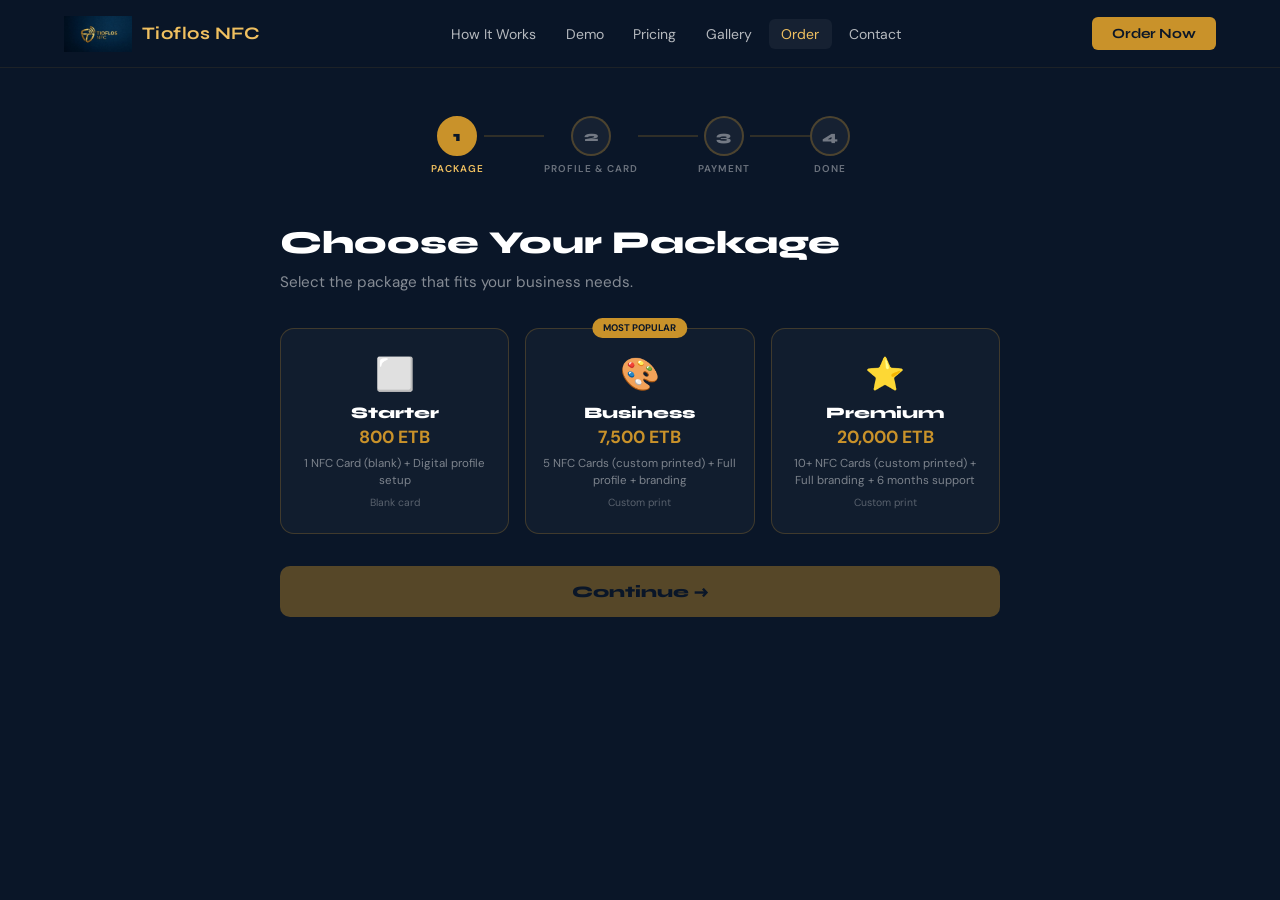
==== admin.html @ 40ebf294 "Update admin.html" ====
<!DOCTYPE html>
<html lang="en">
<head>
<meta charset="UTF-8">
<meta name="viewport" content="width=device-width, initial-scale=1.0">
<title>Order — Tioflos NFC</title>
<link href="https://fonts.googleapis.com/css2?family=Syne:wght@400;600;700;800&family=DM+Sans:wght@300;400;500&display=swap" rel="stylesheet">
<link rel="stylesheet" href="styles.css">
<style>
.order-page{background:var(--navy);min-height:100vh;padding-top:68px}
.order-container{max-width:1120px;margin:0 auto;padding:3rem 5%}
.progress-bar{display:flex;align-items:center;justify-content:center;margin-bottom:3rem;max-width:720px;margin-left:auto;margin-right:auto}
.progress-step{display:flex;flex-direction:column;align-items:center;gap:.4rem}
.progress-circle{width:40px;height:40px;border-radius:50%;display:flex;align-items:center;justify-content:center;font-family:Syne,sans-serif;font-weight:800;font-size:.9rem;border:2px solid rgba(201,146,42,.3);color:rgba(255,255,255,.4);background:rgba(255,255,255,.05);transition:all .3s}
.progress-circle.active{background:var(--gold);border-color:var(--gold);color:var(--navy)}
.progress-circle.done{background:var(--gold);border-color:var(--gold);color:var(--navy)}
.progress-label{font-size:.62rem;color:rgba(255,255,255,.4);font-weight:600;text-transform:uppercase;letter-spacing:1px}
.progress-label.active{color:var(--gold-light)}
.progress-line{width:60px;height:2px;background:rgba(201,146,42,.2);margin-bottom:1.2rem}
.progress-line.done{background:var(--gold)}
.step-panel{display:none}
.step-panel.active{display:block}
.step-title{font-size:clamp(1.5rem,4vw,2rem);font-weight:800;color:var(--white);margin-bottom:.5rem}
.step-sub{color:rgba(255,255,255,.5);font-size:.95rem;margin-bottom:2rem;line-height:1.7}

/* Step-specific width control */
#step1, #step3, #step4 { max-width:720px; margin:0 auto; }

/* Packages */
.pkg-grid{display:grid;grid-template-columns:repeat(3,1fr);gap:1rem;margin-bottom:2rem}
.pkg-card{border:1.5px solid rgba(201,146,42,.25);border-radius:14px;padding:1.5rem 1rem;cursor:pointer;transition:all .2s;text-align:center;position:relative;background:rgba(255,255,255,.03)}
.pkg-card:hover{border-color:rgba(201,146,42,.5)}
.pkg-card.selected{border-color:var(--gold);background:rgba(201,146,42,.1)}
.pkg-popular{position:absolute;top:-11px;left:50%;transform:translateX(-50%);background:var(--gold);color:var(--navy);font-size:.6rem;font-weight:700;padding:.2rem .7rem;border-radius:100px;text-transform:uppercase;white-space:nowrap}
.pkg-icon{font-size:2rem;margin-bottom:.5rem}
.pkg-name{font-family:Syne,sans-serif;font-weight:800;font-size:1rem;color:var(--white);margin-bottom:.25rem}
.pkg-price{font-size:1.1rem;font-weight:700;color:var(--gold);margin-bottom:.4rem}
.pkg-desc{font-size:.72rem;color:rgba(255,255,255,.45);line-height:1.5}
.pkg-tag{font-size:.65rem;color:rgba(255,255,255,.3);margin-top:.4rem}

/* Form Section Styling */
.form-sec{font-family:Syne,sans-serif;font-weight:700;font-size:.72rem;color:var(--gold-light);text-transform:uppercase;letter-spacing:2px;margin:2rem 0 1rem;padding-bottom:.5rem;border-bottom:1px solid rgba(201,146,42,.2)}
.o-label{display:block;font-size:.8rem;font-weight:600;color:rgba(255,255,255,.75);margin-bottom:.4rem}
.o-input{width:100%;padding:.75rem 1rem;border:1.5px solid rgba(201,146,42,.25);border-radius:8px;font-family:"DM Sans",sans-serif;font-size:.9rem;background:rgba(255,255,255,.06);color:var(--white);outline:none;transition:border-color .2s;margin-bottom:1.25rem}
.o-input::placeholder{color:rgba(255,255,255,0.25)}
.o-input:focus{border-color:var(--gold);box-shadow:0 0 0 3px rgba(201,146,42,.15)}
.o-input option{background:var(--navy)}
.o-row{display:grid;grid-template-columns:1fr 1fr;gap:1rem}
.phone-row{display:flex;gap:.5rem;align-items:center;margin-bottom:1.25rem}
.phone-row .o-input{margin-bottom:0;flex:1}
.remove-btn{background:rgba(239,68,68,.15);border:1px solid rgba(239,68,68,.3);border-radius:8px;color:#EF4444;font-size:.8rem;padding:.5rem .75rem;cursor:pointer;font-weight:700;white-space:nowrap}
.add-phone-btn{background:none;border:1px dashed rgba(201,146,42,.4);border-radius:8px;color:var(--gold-light);font-size:.78rem;font-weight:700;padding:.4rem .85rem;cursor:pointer;font-family:Syne,sans-serif;margin-bottom:1.25rem}

/* Photos Upload UI */
.photo-uploads{display:grid;grid-template-columns:1fr 1fr 1fr;gap:1rem;margin-bottom:1.25rem}
.photo-upload{border:2px dashed rgba(201,146,42,.3);border-radius:12px;padding:1rem .5rem;text-align:center;cursor:pointer;transition:all .2s;background:rgba(255,255,255,.03);position:relative}
.photo-upload:hover{border-color:var(--gold)}
.photo-upload input{position:absolute;inset:0;opacity:0;cursor:pointer;width:100%;height:100%}
.pu-icon{font-size:1.5rem;margin-bottom:.3rem}
.pu-label{font-size:.68rem;font-weight:600;color:rgba(255,255,255,.6)}
.pu-sub{font-size:.6rem;color:rgba(255,255,255,.3);margin-top:.2rem}
.photo-preview{width:100%;height:60px;object-fit:cover;border-radius:8px;display:none;margin-top:.5rem}
.photo-preview.circle{border-radius:50%;width:50px;height:50px;margin:.5rem auto 0}

/* Platforms Grid */
.plat-group-label{font-size:.68rem;color:rgba(255,255,255,.4);text-transform:uppercase;letter-spacing:1px;margin-bottom:.5rem}
.platform-grid{display:grid;grid-template-columns:1fr 1fr;gap:.6rem;margin-bottom:1rem}
.platform-row{display:flex;align-items:center;gap:.6rem;background:rgba(255,255,255,.06);border:1.5px solid rgba(201,146,42,.2);border-radius:8px;padding:.55rem .75rem;transition:border-color .2s}
.platform-row:focus-within{border-color:var(--gold)}
.platform-row .p-icon{font-size:1.1rem;flex-shrink:0}
.platform-row input{border:none;background:none;padding:0;margin:0;font-size:.82rem;color:var(--white);width:100%;outline:none}
.platform-row input::placeholder{color:rgba(255,255,255,.25)}

/* Designer Layout Grid */
.designer-grid { display:grid; grid-template-columns: 1.2fr 0.8fr; gap: 2.5rem; align-items: start; }
.designer-inputs { min-width: 0; }
.designer-preview-wrap {
  position: sticky; top: 90px;
  background: rgba(255, 255, 255, 0.02);
  border: 1px solid rgba(201, 146, 42, 0.15);
  border-radius: 20px; padding: 1.5rem;
  min-height: 520px; box-shadow: 0 10px 30px rgba(0,0,0,0.2);
}
.preview-tabs { display: flex; background: rgba(255, 255, 255, 0.05); padding: 4px; border-radius: 10px; margin-bottom: 1.5rem; }
.preview-tab-btn {
  flex: 1; background: transparent; border: none;
  color: rgba(255, 255, 255, 0.6); padding: 0.6rem;
  border-radius: 8px; font-family: 'Syne', sans-serif;
  font-weight: 700; font-size: 0.8rem; cursor: pointer; transition: all 0.2s;
}
.preview-tab-btn.active { background: var(--gold); color: var(--navy); }

/* Color Picker */
.color-options { display: flex; gap: 0.6rem; flex-wrap: wrap; margin-top: 0.5rem; }
.color-opt {
  width: 38px; height: 38px; border-radius: 50%; cursor: pointer;
  border: 3px solid transparent; transition: all 0.2s;
  box-shadow: 0 2px 8px rgba(0,0,0,0.3); position: relative;
}
.color-opt:hover { transform: scale(1.1); }
.color-opt.active { border-color: var(--white); box-shadow: 0 0 0 2px var(--gold); }
.custom-picker-btn { overflow: hidden; }

/* CSS NFC Card Mockup */
.preview-card {
  width: 100%; max-width: 290px; aspect-ratio: 1.586;
  border-radius: 16px; background: var(--navy-mid); padding: 1.25rem;
  position: relative; overflow: hidden; display: flex;
  flex-direction: column; justify-content: space-between;
  border: 1px solid rgba(255,255,255,0.08); transition: all 0.3s ease; margin: 0 auto;
  box-shadow: 0 12px 36px rgba(0,0,0,0.4), inset 0 1px 1px rgba(255,255,255,0.15);
}
.preview-card::before {
  content: ''; position: absolute; inset: 0;
  background: linear-gradient(135deg, rgba(255,255,255,0.1) 0%, transparent 60%, rgba(0,0,0,0.2) 100%);
  pointer-events: none;
}
.card-shine {
  position: absolute; top: -150%; left: -150%; width: 300%; height: 300%;
  background: radial-gradient(circle, rgba(255,255,255,0.06) 0%, transparent 50%);
  transform: rotate(30deg); pointer-events: none;
}
.card-nfc-chip {
  width: 38px; height: 28px;
  background: linear-gradient(135deg, #F0C060, #C9922A);
  border-radius: 5px; position: relative;
  box-shadow: inset 0 1px 0 rgba(255,255,255,0.2), 0 2px 4px rgba(0,0,0,0.2);
}
.card-nfc-chip::after {
  content: ''; position: absolute; inset: 3px;
  border: 1.2px solid rgba(0,0,0,0.12); border-radius: 2.5px;
}
.card-nfc-wave { font-size: 1.1rem; color: rgba(255,255,255,0.4); }
.card-logo-area { display: flex; align-items: center; gap: 12px; }
.card-logo-img {
  width: 44px; height: 44px; object-fit: contain;
  border-radius: 6px; background: rgba(255,255,255,0.15);
  padding: 3px; display: none;
}
.card-logo-placeholder {
  width: 44px; height: 44px; border-radius: 50%;
  background: linear-gradient(135deg, #C9922A, #F0C060);
  color: var(--navy); font-family: 'Syne', sans-serif; font-weight: 800;
  font-size: 1.3rem; display: flex; align-items: center; justify-content: center;
  flex-shrink: 0; box-shadow: 0 2px 6px rgba(0,0,0,0.2);
}
.card-name-text {
  font-family: 'Syne', sans-serif; font-size: 0.95rem; font-weight: 700;
  color: var(--white); letter-spacing: 0.5px;
  text-shadow: 0 1px 2px rgba(0,0,0,0.4); line-height: 1.2;
}
.card-tap-hint {
  font-size: 0.55rem; text-transform: uppercase; letter-spacing: 1.5px;
  color: rgba(255,255,255,0.4); font-weight: 600; margin-top: 2px;
}

/* Phone Screen Mockup */
.preview-phone {
  width: 230px; margin: 0 auto; background: #1A2744;
  border-radius: 28px; padding: 8px; border: 2px solid rgba(201,146,42,0.3);
  box-shadow: 0 8px 32px rgba(0,0,0,0.4);
}
.preview-screen { background: #F8F9FA; border-radius: 20px; overflow: hidden; min-height: 380px; color: var(--navy); }
.preview-phone-btn {
  display: flex; flex-direction: column; align-items: center; gap: 2px;
  padding: 0.4rem 0.2rem; background: var(--white); border-radius: 8px; border: 1px solid #E5E7EB;
}
.preview-phone-icon { font-size: 0.9rem; }
.preview-phone-label { font-size: 0.45rem; color: #6B7280; font-weight: 600; }

/* Payment & Done details */
.pay-grid{display:grid;grid-template-columns:1fr 1fr;gap:1rem;margin-bottom:1rem}
.pay-card{border:1.5px solid rgba(201,146,42,.25);border-radius:14px;padding:1.5rem;cursor:pointer;transition:all .2s;text-align:center;background:rgba(255,255,255,.03)}
.pay-card:hover{border-color:rgba(201,146,42,.5)}
.pay-card.selected{border-color:var(--gold);background:rgba(201,146,42,.1)}
.pay-icon{font-size:2rem;margin-bottom:.5rem}
.pay-name{font-family:Syne,sans-serif;font-weight:800;font-size:1rem;color:var(--white);margin-bottom:.25rem}
.pay-num{font-size:.82rem;color:var(--gold);font-weight:600}
.pay-details{display:none;background:rgba(201,146,42,.08);border:1px solid rgba(201,146,42,.3);border-radius:12px;padding:1.25rem;margin-bottom:1.25rem}
.pay-details.show{display:block}
.pay-details h4{font-size:.9rem;font-weight:700;color:var(--gold-light);margin-bottom:.75rem}
.pay-details p{font-size:.875rem;color:rgba(255,255,255,.7);line-height:1.75}
.acct{font-size:1.1rem;font-weight:700;color:var(--white);letter-spacing:1px}
.screenshot-upload{border:2px dashed rgba(201,146,42,.35);border-radius:12px;padding:2rem;text-align:center;cursor:pointer;transition:all .2s;margin-bottom:1.25rem;position:relative}
.screenshot-upload:hover{border-color:var(--gold)}
.screenshot-upload input{position:absolute;inset:0;opacity:0;cursor:pointer;width:100%;height:100%}
.su-icon{font-size:2rem;margin-bottom:.5rem}
.su-text{font-size:.875rem;color:rgba(255,255,255,.6)}
.su-text strong{color:var(--gold-light)}
#screenshot-preview{max-width:200px;border-radius:8px;border:1px solid rgba(201,146,42,.3);display:none;margin:1rem auto 0}
.price-summary{background:rgba(201,146,42,.08);border:1px solid rgba(201,146,42,.25);border-radius:12px;padding:1.25rem;margin-bottom:1.5rem;display:flex;justify-content:space-between;align-items:center}
.ps-label{font-size:.85rem;color:rgba(255,255,255,.6)}
.ps-pkg{font-family:Syne,sans-serif;font-weight:800;font-size:1rem;color:var(--white)}
.ps-price{font-family:Syne,sans-serif;font-weight:800;font-size:1.5rem;color:var(--gold)}

/* Button layouts */
.btn-row{display:flex;gap:1rem;margin-top:1.5rem}
.btn-next{flex:1;padding:1rem;background:var(--gold);color:var(--navy);border:none;border-radius:10px;font-family:Syne,sans-serif;font-weight:800;font-size:1rem;cursor:pointer;transition:background .2s}
.btn-next:hover{background:var(--gold-light)}
.btn-next:disabled{opacity:.4;cursor:not-allowed}
.btn-back{padding:1rem 1.5rem;background:transparent;color:rgba(255,255,255,.7);border:1.5px solid rgba(255,255,255,.2);border-radius:10px;font-family:Syne,sans-serif;font-weight:700;font-size:1rem;cursor:pointer;transition:all .2s}
.btn-back:hover{border-color:rgba(255,255,255,.5);color:var(--white)}

/* Success */
.success-screen{text-align:center;padding:2rem 0}
.success-icon{font-size:4rem;margin-bottom:1rem}
.success-screen h2{font-size:2rem;font-weight:800;color:var(--gold);margin-bottom:1rem}
.success-screen p{color:rgba(255,255,255,.6);line-height:1.8;margin-bottom:2rem;font-size:1rem}
.summary-box{background:rgba(255,255,255,.05);border:1px solid rgba(201,146,42,.2);border-radius:14px;padding:1.5rem;margin-bottom:2rem;text-align:left}
.summary-row{display:flex;justify-content:space-between;padding:.5rem 0;border-bottom:1px solid rgba(255,255,255,.06);font-size:.875rem}
.summary-row:last-child{border-bottom:none}
.sr-label{color:rgba(255,255,255,.45)}
.sr-val{color:var(--white);font-weight:600}

@media(max-width:900px){
  .designer-grid{grid-template-columns:1fr}
  .designer-preview-wrap{position:static;min-height:auto}
}
@media(max-width:600px){
  .pkg-grid{grid-template-columns:1fr}
  .pay-grid{grid-template-columns:1fr}
  .photo-uploads{grid-template-columns:1fr}
  .platform-grid{grid-template-columns:1fr}
  .o-row{grid-template-columns:1fr}
  .progress-line{width:30px}
}
</style>
</head>
<body>

<nav>
  <a class="nav-logo" href="index.html">
    <img src="logo.png" alt="Tioflos NFC" onerror="this.style.display='none'">
    <span>Tioflos NFC</span>
  </a>
  <ul class="nav-links">
    <li><a href="index.html#how">How It Works</a></li>
    <li><a href="index.html#demo">Demo</a></li>
    <li><a href="index.html#pricing">Pricing</a></li>
    <li><a href="index.html#gallery">Gallery</a></li>
    <li><a href="order.html" class="active">Order</a></li>
    <li><a href="index.html#contact">Contact</a></li>
  </ul>
  <a class="nav-cta" href="order.html">Order Now</a>
  <button class="nav-toggle" onclick="toggleMenu()" aria-label="Menu">
    <span></span><span></span><span></span>
  </button>
</nav>

<div class="mobile-menu" id="mobile-menu">
  <ul>
    <li><a href="index.html#how" onclick="toggleMenu()">How It Works</a></li>
    <li><a href="index.html#demo" onclick="toggleMenu()">Demo</a></li>
    <li><a href="index.html#pricing" onclick="toggleMenu()">Pricing</a></li>
    <li><a href="index.html#gallery" onclick="toggleMenu()">Gallery</a></li>
    <li><a href="order.html">Order</a></li>
    <li><a href="index.html#contact" onclick="toggleMenu()">Contact</a></li>
  </ul>
  <a class="mob-cta" href="order.html">Order Now</a>
</div>

<div class="order-page">
  <div class="order-container">

    <!-- PROGRESS BAR (4 steps) -->
    <div class="progress-bar">
      <div class="progress-step">
        <div class="progress-circle active" id="pc1">1</div>
        <div class="progress-label active" id="pl1">Package</div>
      </div>
      <div class="progress-line" id="line1"></div>
      <div class="progress-step">
        <div class="progress-circle" id="pc2">2</div>
        <div class="progress-label" id="pl2">Profile & Card</div>
      </div>
      <div class="progress-line" id="line2"></div>
      <div class="progress-step">
        <div class="progress-circle" id="pc3">3</div>
        <div class="progress-label" id="pl3">Payment</div>
      </div>
      <div class="progress-line" id="line3"></div>
      <div class="progress-step">
        <div class="progress-circle" id="pc4">4</div>
        <div class="progress-label" id="pl4">Done</div>
      </div>
    </div>

    <!-- STEP 1: PACKAGE -->
    <div class="step-panel active" id="step1">
      <h1 class="step-title">Choose Your Package</h1>
      <p class="step-sub">Select the package that fits your business needs.</p>
      <div class="pkg-grid">
        <div class="pkg-card" onclick="selectPkg(this,'Starter - 800 ETB')">
          <div class="pkg-icon">⬜</div>
          <div class="pkg-name">Starter</div>
          <div class="pkg-price">800 ETB</div>
          <div class="pkg-desc">1 NFC Card (blank) + Digital profile setup</div>
          <div class="pkg-tag">Blank card</div>
        </div>
        <div class="pkg-card" onclick="selectPkg(this,'Business - 7,500 ETB')">
          <div class="pkg-popular">Most Popular</div>
          <div class="pkg-icon">🎨</div>
          <div class="pkg-name">Business</div>
          <div class="pkg-price">7,500 ETB</div>
          <div class="pkg-desc">5 NFC Cards (custom printed) + Full profile + branding</div>
          <div class="pkg-tag">Custom print</div>
        </div>
        <div class="pkg-card" onclick="selectPkg(this,'Premium - 20,000 ETB')">
          <div class="pkg-icon">⭐</div>
          <div class="pkg-name">Premium</div>
          <div class="pkg-price">20,000 ETB</div>
          <div class="pkg-desc">10+ NFC Cards (custom printed) + Full branding + 6 months support</div>
          <div class="pkg-tag">Custom print</div>
        </div>
      </div>
      <div class="btn-row">
        <button class="btn-next" id="btn-next1" onclick="goStep(2)" disabled>Continue →</button>
      </div>
    </div>

    <!-- STEP 2: PROFILE + CARD DESIGNER -->
    <div class="step-panel" id="step2">
      <h1 class="step-title">Design Your Card & Profile</h1>
      <p class="step-sub">Fill in your business details and customize your NFC card design. Watch it build in real-time on the preview panel!</p>

      <div class="designer-grid">
        <!-- LEFT: INPUTS -->
        <div class="designer-inputs">
          
          <!-- Business Info -->
          <div class="form-sec">Business Information</div>
          <div class="o-row">
            <div>
              <label class="o-label">Business / Your Name *</label>
              <input class="o-input" type="text" id="o-biz" placeholder="e.g. Lante Hotel" oninput="updateDesignerPreview()">
            </div>
            <div>
              <label class="o-label">Business Type *</label>
              <select class="o-input" id="o-type" onchange="updateDesignerPreview()">
                <option value="">Select type...</option>
                <option>Hotel / Resort</option>
                <option>Restaurant / Cafe</option>
                <option>Shop / Supermarket</option>
                <option>Clinic / Pharmacy</option>
                <option>Salon / Spa</option>
                <option>School / College</option>
                <option>Freelancer</option>
                <option>Other</option>
              </select>
            </div>
          </div>
          <div class="o-row">
            <div>
              <label class="o-label">Tagline / Short Description</label>
              <input class="o-input" type="text" id="o-tagline" placeholder="e.g. Best views in Arba Minch" oninput="updateDesignerPreview()">
            </div>
            <div>
              <label class="o-label">Opening Hours</label>
              <input class="o-input" type="text" id="o-hours" placeholder="e.g. Mon–Sat 8am–9pm" oninput="updateDesignerPreview()">
            </div>
          </div>
          <label class="o-label">Phone Number *</label>
          <div class="phone-row">
            <input class="o-input" type="tel" id="o-phone" placeholder="+251..." oninput="updateDesignerPreview()">
          </div>
          <div id="extra-phones"></div>
          <button type="button" class="add-phone-btn" onclick="addPhone()">+ Add Another Phone</button>

          <!-- Design Physical Card -->
          <div class="form-sec">Design Your NFC Card</div>
          <div class="o-form-group">
            <label class="o-label">Select Card Background Color</label>
            <div class="color-options">
              <div class="color-opt active" style="background:#0A1628" onclick="setCardColor('#0A1628', this)" title="Deep Navy"></div>
              <div class="color-opt" style="background:#111827" onclick="setCardColor('#111827', this)" title="Matte Black"></div>
              <div class="color-opt" style="background:#1E3F20" onclick="setCardColor('#1E3F20', this)" title="Forest Green"></div>
              <div class="color-opt" style="background:#7F1D1D" onclick="setCardColor('#7F1D1D', this)" title="Crimson Red"></div>
              <div class="color-opt" style="background:#4C1D95" onclick="setCardColor('#4C1D95', this)" title="Royal Purple"></div>
              <div class="color-opt" style="background:#C9922A" onclick="setCardColor('#C9922A', this)" title="Classic Gold"></div>
              <div class="color-opt custom-picker-btn" style="background:linear-gradient(45deg, red, blue)" title="Custom Color">
                <input type="color" id="card-color-picker" style="opacity:0;position:absolute;width:100%;height:100%;cursor:pointer;" onchange="setCardColor(this.value, this.parentElement)">
              </div>
            </div>
          </div>
          <div class="o-row">
            <div>
              <label class="o-label">Name Printed on Card</label>
              <input class="o-input" type="text" id="o-card-text" placeholder="Defaults to Business Name" oninput="updateDesignerPreview()">
            </div>
            <div>
              <label class="o-label">Logo Display</label>
              <select class="o-input" id="o-card-logo-opt" onchange="updateDesignerPreview()">
                <option value="both">Show Logo & Name</option>
                <option value="logo">Show Logo Only</option>
                <option value="name">Show Name Only</option>
              </select>
            </div>
          </div>

          <!-- Photos -->
          <div class="form-sec">Photos & Assets</div>
          <div class="photo-uploads">
            <div class="photo-upload" onclick="document.getElementById('up-cover').click()">
              <input type="file" id="up-cover" accept="image/*" onchange="previewPhoto(this,'prev-cover',false)">
              <div class="pu-icon">🖼</div>
              <div class="pu-label">Cover Photo</div>
              <div class="pu-sub">Banner image</div>
              <img class="photo-preview" id="prev-cover">
            </div>
            <div class="photo-upload" onclick="document.getElementById('up-avatar').click()">
              <input type="file" id="up-avatar" accept="image/*" onchange="previewPhoto(this,'prev-avatar',true)">
              <div class="pu-icon">👤</div>
              <div class="pu-label">Profile Photo</div>
              <div class="pu-sub">Circular avatar</div>
              <img class="photo-preview circle" id="prev-avatar">
            </div>
            <div class="photo-upload" onclick="document.getElementById('up-logo').click()">
              <input type="file" id="up-logo" accept="image/*" onchange="previewPhoto(this,'prev-logo',false)">
              <div class="pu-icon">🏢</div>
              <div class="pu-label">Logo</div>
              <div class="pu-sub">Company logo</div>
              <img class="photo-preview" id="prev-logo">
            </div>
          </div>

          <!-- Links -->
          <div class="form-sec">Your Links & Social Media</div>
          <div class="plat-group-label">Messaging</div>
          <div class="platform-grid">
            <div class="platform-row"><span class="p-icon">💬</span><input type="text" id="o-whatsapp" placeholder="WhatsApp (+251...)" oninput="updateDesignerPreview()"></div>
            <div class="platform-row"><span class="p-icon">✈️</span><input type="text" id="o-telegram" placeholder="Telegram (@username)" oninput="updateDesignerPreview()"></div>
          </div>
          <div class="plat-group-label">Social Media</div>
          <div class="platform-grid">
            <div class="platform-row"><span class="p-icon">📘</span><input type="text" id="o-facebook" placeholder="Facebook URL" oninput="updateDesignerPreview()"></div>
            <div class="platform-row"><span class="p-icon">📸</span><input type="text" id="o-instagram" placeholder="Instagram (@username)" oninput="updateDesignerPreview()"></div>
            <div class="platform-row"><span class="p-icon">🎵</span><input type="text" id="o-tiktok" placeholder="TikTok (@username)" oninput="updateDesignerPreview()"></div>
            <div class="platform-row"><span class="p-icon">▶️</span><input type="text" id="o-youtube" placeholder="YouTube URL" oninput="updateDesignerPreview()"></div>
            <div class="platform-row"><span class="p-icon">🐦</span><input type="text" id="o-twitter" placeholder="Twitter/X (@username)" oninput="updateDesignerPreview()"></div>
            <div class="platform-row"><span class="p-icon">👻</span><input type="text" id="o-snapchat" placeholder="Snapchat (@username)" oninput="updateDesignerPreview()"></div>
            <div class="platform-row"><span class="p-icon">💼</span><input type="text" id="o-linkedin" placeholder="LinkedIn URL" oninput="updateDesignerPreview()"></div>
          </div>
          <div class="plat-group-label">Business & Discovery</div>
          <div class="platform-grid">
            <div class="platform-row"><span class="p-icon">📍</span><input type="text" id="o-maps" placeholder="Google Maps link" oninput="updateDesignerPreview()"></div>
            <div class="platform-row"><span class="p-icon">🌐</span><input type="text" id="o-website" placeholder="Website URL" oninput="updateDesignerPreview()"></div>
            <div class="platform-row"><span class="p-icon">⭐</span><input type="text" id="o-tripadvisor" placeholder="TripAdvisor link" oninput="updateDesignerPreview()"></div>
          </div>

          <!-- Notes -->
          <div class="form-sec">Additional Notes</div>
          <textarea class="o-input" id="o-notes" rows="3" placeholder="Special requests, logo colors, menu items, card design preferences..."></textarea>

          <div class="btn-row">
            <button class="btn-back" onclick="goStep(1)">Back</button>
            <button class="btn-next" onclick="goStep(3)">Continue →</button>
          </div>
        </div>

        <!-- RIGHT: PREVIEW -->
        <div class="designer-preview-wrap">
          <div class="preview-tabs">
            <button type="button" class="preview-tab-btn active" id="tab-btn-profile" onclick="switchPreviewTab('profile')">📱 Live Profile</button>
            <button type="button" class="preview-tab-btn" id="tab-btn-card" onclick="switchPreviewTab('card')">💳 Physical Card</button>
          </div>

          <!-- Digital Profile Preview (Phone) -->
          <div class="preview-phone-wrap" id="preview-panel-profile">
            <div class="preview-phone">
              <div class="preview-screen">
                <div class="preview-header-img-wrap" id="phone-preview-cover-wrap" style="height:90px; background:#e2e8f0; position:relative; overflow:hidden;">
                  <img id="phone-preview-cover" style="width:100%; height:100%; object-fit:cover; display:none;">
                </div>
                <div class="preview-header" id="phone-preview-header" style="background:#0A1628; padding: 1rem 0.75rem 0.5rem; text-align:center; position:relative; margin-top:-35px; transition: background-color 0.3s;">
                  <div class="preview-avatar-wrap" style="display:flex; justify-content:space-between; align-items:flex-end; padding:0 0.5rem; margin-bottom:0.5rem;">
                    <div class="preview-avatar" id="phone-preview-avatar" style="width:50px; height:50px; border-radius:50%; border:2px solid var(--white); background:var(--gold); display:flex; align-items:center; justify-content:center; font-family:'Syne',sans-serif; font-weight:800; font-size:1.1rem; color:var(--white); overflow:hidden;">
                      <span id="phone-preview-avatar-letter">T</span>
                      <img id="phone-preview-avatar-img" style="width:100%; height:100%; object-fit:cover; display:none;">
                    </div>
                    <div class="preview-logo-box" style="width:60px; height:40px; border-radius:6px; border:2px solid var(--white); background:var(--white); display:flex; align-items:center; justify-content:center; overflow:hidden;">
                      <span id="phone-preview-logo-text" style="font-size:0.5rem; color:var(--mid); font-weight:700;">LOGO</span>
                      <img id="phone-preview-logo-img" style="width:100%; height:100%; object-fit:contain; padding:2px; display:none;">
                    </div>
                  </div>
                  <div class="preview-name" id="phone-preview-name" style="font-family:'Syne',sans-serif; font-weight:700; font-size:0.9rem; color:var(--white); white-space:nowrap; overflow:hidden; text-overflow:ellipsis;">Your Business Name</div>
                  <div style="font-size:0.6rem; color:var(--gold-light); margin-top:2px;" id="phone-preview-type">Business Type</div>
                  <div class="preview-tagline" id="phone-preview-tagline" style="font-size:0.65rem; color:rgba(255,255,255,0.6); margin-top:4px; overflow:hidden; text-overflow:ellipsis; white-space:nowrap;">Your tagline here</div>
                </div>
                <div style="padding:0.75rem">
                  <div class="preview-btns" id="phone-preview-links" style="display:grid; grid-template-columns: repeat(4,1fr); gap:6px;">
                    <!-- Links populated dynamically by JS -->
                  </div>
                  <div style="margin-top:0.75rem;padding:0.4rem;background:#F3F4F6;border-radius:6px;font-size:0.6rem;color:#374151;font-weight:700;text-transform:uppercase;letter-spacing:1px">Business Info</div>
                  <div style="padding:0.4rem 0;font-size:0.65rem;color:#6B7280; border-bottom: 1px solid #f3f4f6;" id="phone-preview-info-hours">🕐 Open: Mon–Sat 8am–9pm</div>
                  <div style="padding:0.4rem 0;font-size:0.65rem;color:#6B7280;" id="phone-preview-info-location">📍 Arba Minch, Ethiopia</div>
                </div>
              </div>
            </div>
          </div>

          <!-- Physical Card Preview -->
          <div class="preview-card-wrap" id="preview-panel-card" style="display:none; padding:1.5rem 0;">
            <div class="card-container-3d">
              <div class="preview-card-inner" id="card-inner-mockup">
                
                <!-- Front Side -->
                <div class="preview-card-front">
                  <div class="preview-card" id="card-mockup" style="margin:0;">
                    <div class="card-shine"></div>
                    <div style="display:flex; justify-content:space-between; align-items:flex-start; width:100%;">
                      <div class="card-nfc-chip"></div>
                      <div class="card-nfc-wave" id="card-mockup-wave">📡</div>
                    </div>
                    
                    <div class="card-logo-area">
                      <div class="card-logo-placeholder" id="card-mockup-logo-placeholder">T</div>
                      <img class="card-logo-img" id="card-mockup-logo-img">
                      <div style="display:flex; flex-direction:column; min-width:0;">
                        <div class="card-name-text" id="card-mockup-name" style="white-space:nowrap; overflow:hidden; text-overflow:ellipsis;">Your Business</div>
                        <div class="card-tap-hint" id="card-mockup-hint">Tioflos NFC</div>
                      </div>
                    </div>
                  </div>
                </div>
                
                <!-- Back Side -->
                <div class="preview-card-back" id="card-back-mockup">
                  <div class="card-back-header">
                    <span class="card-back-brand">Tioflos NFC</span>
                    <span class="card-back-logo">📡</span>
                  </div>
                  <div class="card-back-content">
                    <div class="card-back-qr-box">
                      <img id="card-back-qr-img" src="https://api.qrserver.com/v1/create-qr-code/?size=150x150&data=https://tioflosnfc.github.io" alt="QR Profile">
                    </div>
                  </div>
                  <div class="card-back-footer">
                    <div class="card-back-instruction">Tap Card or Scan QR to Connect</div>
                    <div class="card-back-powered">Arba Minch, Ethiopia</div>
                  </div>
                </div>
                
              </div>
            </div>
            
            <div style="text-align:center; margin-top:1.5rem;">
              <button type="button" class="add-phone-btn" style="margin-bottom:0;" onclick="flipCard()">🔄 Flip Card</button>
            </div>
            <p style="text-align:center; font-size:0.7rem; color:rgba(255,255,255,0.4); margin-top:0.75rem;" id="card-preview-side-text">Front side design. Rounded corner card with premium matte coating.</p>
          </div>

        </div>
      </div>
    </div>

    <!-- STEP 3: PAYMENT -->
    <div class="step-panel" id="step3">
      <h1 class="step-title">Complete Payment</h1>
      <p class="step-sub">Pay for your order to confirm it. Upload your payment screenshot as proof.</p>

      <div class="price-summary" style="margin-bottom: 1.5rem;">
        <div>
          <div class="ps-label">Selected Package</div>
          <div class="ps-pkg" id="ps-pkg-name">-</div>
        </div>
        <div class="ps-price" id="ps-pkg-price">-</div>
      </div>

      <!-- CARD QUANTITY SELECTOR -->
      <div style="margin-bottom: 2rem;">
        <label class="o-label">Card Quantity & Pricing Calculator</label>
        <div style="display:flex; align-items:center; gap:1.5rem; background:rgba(255,255,255,0.05); padding:1rem; border-radius:12px; border:1px solid rgba(201,146,42,0.2);">
          <div style="flex:1;">
            <span style="font-size:0.72rem; color:rgba(255,255,255,0.5); display:block; text-transform:uppercase; letter-spacing:0.5px;">Number of Cards Needed</span>
            <span id="qty-desc-text" style="font-size:0.8rem; color:var(--gold-light); font-weight:600;">Includes 5 custom cards</span>
          </div>
          <div style="display:flex; align-items:center; gap:0.5rem;">
            <button type="button" class="remove-btn" style="padding:0.4rem 0.8rem; background:rgba(255,255,255,0.1); border-color:rgba(255,255,255,0.2); color:#fff; font-size:1rem;" onclick="adjustQty(-1)">-</button>
            <span id="qty-display" style="font-family:Syne,sans-serif; font-weight:800; font-size:1.4rem; width:40px; text-align:center;">5</span>
            <button type="button" class="remove-btn" style="padding:0.4rem 0.8rem; background:rgba(255,255,255,0.1); border-color:rgba(255,255,255,0.2); color:#fff; font-size:1rem;" onclick="adjustQty(1)">+</button>
          </div>
        </div>
        <div id="extra-cards-notice" style="font-size:0.75rem; color:rgba(255,255,255,0.4); margin-top:0.5rem; line-height:1.4;">
          Business package includes 5 cards. Extra custom-printed cards cost 2,000 ETB each.
        </div>
      </div>

      <label class="o-label">Choose Payment Method</label>
      <div class="pay-grid">
        <div class="pay-card" onclick="selectPay(this,'Telebirr')">
          <div class="pay-icon">📱</div>
          <div class="pay-name">Telebirr</div>
          <div class="pay-num">+251 906 368 383</div>
        </div>
        <div class="pay-card" onclick="selectPay(this,'CBE Birr')">
          <div class="pay-icon">🏦</div>
          <div class="pay-name">CBE Birr</div>
          <div class="pay-num">1000365753931</div>
        </div>
      </div>

      <div class="pay-details" id="pay-details-telebirr">
        <h4>Pay via Telebirr</h4>
        <p>Send payment to:<br><span class="acct">+251 906 368 383</span><br>Account name: <strong>TEWDROS ASSEFA</strong><br><br>After paying, upload your screenshot below.</p>
      </div>
      <div class="pay-details" id="pay-details-cbe">
        <h4>Pay via CBE Birr</h4>
        <p>Send payment to:<br><span class="acct">1000365753931</span><br>Account name: <strong>TEWDROS ASSEFA</strong><br><br>After paying, upload your screenshot below.</p>
      </div>

      <label class="o-label" style="margin-top:1rem;">Payment Screenshot</label>
      <div class="screenshot-upload">
        <input type="file" id="up-screenshot" accept="image/*" onchange="previewScreenshot(this)">
        <div class="su-icon">📷</div>
        <div class="su-text"><strong>Click to upload</strong> your payment screenshot</div>
        <img id="screenshot-preview">
      </div>

      <div class="btn-row">
        <button class="btn-back" onclick="goStep(2)">Back</button>
        <button class="btn-next" onclick="submitOrder()">Submit Order ✓</button>
      </div>
    </div>

    <!-- STEP 4: DONE -->
    <div class="step-panel" id="step4">
      <div class="success-screen">
        <div class="success-icon">🎉</div>
        <h2>Order Submitted!</h2>
        <p>Your order has been received. We will review your payment and contact you within 1–2 hours to confirm delivery.</p>
        <div class="summary-box" id="summary-box"></div>
        <a href="index.html" class="btn-next" style="display:block;text-decoration:none;text-align:center;">Back to Home</a>
      </div>
    </div>

  </div>
</div>

<script>
// ── TELEGRAM BOT CONFIGURATION ──
const TG_BOT_TOKEN = '8878906698:AAFWZnRoZFG4otQnJT_RSGU0b8LJO8MRtEY'; // Configurable TG token
const TG_CHAT_ID = '8681520921'; // Configurable chat/channel ID

// ── IMGBB AUTO-UPLOAD CONFIGURATION ──
const IMGBB_API_KEY = '6ab89973131ab4d72e6471ff8a38fe05'; // Automated free upload API key

function toggleMenu() {
  document.getElementById('mobile-menu').classList.toggle('open');
}

let selectedPkg = '', selectedPay = '', phoneCount = 1;
let photoData = { cover:'', avatar:'', logo:'', screenshot:'' };
let selectedCardColor = '#0A1628';
let isFlipped = false;

// Card quantity variables
let cardQty = 1;
let baseQty = 1;
let basePrice = 800;
let extraPrice = 500;

function goStep(n) {
  // Validate step 2 inputs
  if (n === 3) {
    var b = document.getElementById('o-biz').value.trim();
    var t = document.getElementById('o-type').value;
    var p = document.getElementById('o-phone').value.trim();
    if (!b || !t || !p) {
      alert('Please fill in Business Name, Type, and Phone Number.');
      return;
    }
  }
  
  // Set up package parameters for Step 3 calculator
  if (n === 3) {
    if (selectedPkg.startsWith('Starter')) {
      baseQty = 1;
      basePrice = 800;
      extraPrice = 500;
      document.getElementById('qty-desc-text').textContent = 'Includes 1 blank card';
      document.getElementById('extra-cards-notice').textContent = 'Starter package includes 1 card. Extra blank cards cost 500 ETB each.';
    } else if (selectedPkg.startsWith('Business')) {
      baseQty = 5;
      basePrice = 7500;
      extraPrice = 2000;
      document.getElementById('qty-desc-text').textContent = 'Includes 5 custom cards';
      document.getElementById('extra-cards-notice').textContent = 'Business package includes 5 cards. Extra custom-printed cards cost 2,000 ETB each.';
    } else if (selectedPkg.startsWith('Premium')) {
      baseQty = 10;
      basePrice = 20000;
      extraPrice = 4000;
      document.getElementById('qty-desc-text').textContent = 'Includes 10 custom cards';
      document.getElementById('extra-cards-notice').textContent = 'Premium package includes 10 cards. Extra custom-printed cards cost 4,000 ETB each.';
    }
    cardQty = baseQty;
    calculatePrice();
  }

  document.querySelectorAll('.step-panel').forEach(function(p){ p.classList.remove('active'); });
  document.getElementById('step' + n).classList.add('active');
  updateProgress(n);
  
  if (n === 2) {
    updateDesignerPreview();
  }
  
  window.scrollTo({ top: 0, behavior: 'smooth' });
}

function updateProgress(current) {
  for (var i = 1; i <= 4; i++) {
    var c = document.getElementById('pc' + i);
    var l = document.getElementById('pl' + i);
    var ln = document.getElementById('line' + i);
    c.classList.remove('active','done');
    l.classList.remove('active');
    if (i < current) {
      c.classList.add('done');
      c.innerHTML = '✓';
    } else if (i === current) {
      c.classList.add('active');
      c.innerHTML = i;
      l.classList.add('active');
    } else {
      c.innerHTML = i;
    }
    if (ln && i < current) ln.classList.add('done');
    else if (ln) ln.classList.remove('done');
  }
}

function selectPkg(el, val) {
  document.querySelectorAll('.pkg-card').forEach(function(c){ c.classList.remove('selected'); });
  el.classList.add('selected');
  selectedPkg = val;
  document.getElementById('btn-next1').disabled = false;
}

function selectPay(el, method) {
  document.querySelectorAll('.pay-card').forEach(function(c){ c.classList.remove('selected'); });
  el.classList.add('selected');
  selectedPay = method;
  document.getElementById('pay-details-telebirr').classList.remove('show');
  document.getElementById('pay-details-cbe').classList.remove('show');
  if (method === 'Telebirr') document.getElementById('pay-details-telebirr').classList.add('show');
  if (method === 'CBE Birr') document.getElementById('pay-details-cbe').classList.add('show');
}

function addPhone() {
  if (phoneCount >= 3) { alert('Maximum 3 phone numbers.'); return; }
  phoneCount++;
  var d = document.createElement('div');
  d.className = 'phone-row';
  d.innerHTML = '<input class="o-input" type="tel" placeholder="+251... (Phone ' + phoneCount + ')" oninput="updateDesignerPreview()"><button type="button" class="remove-btn" onclick="this.parentElement.remove();phoneCount--;updateDesignerPreview();">✕</button>';
  document.getElementById('extra-phones').appendChild(d);
}

// ── AUTOMATED IMGBB UPLOAD ──
function uploadToImgBB(file) {
  const formData = new FormData();
  formData.append('image', file);
  
  return fetch(`https://api.imgbb.com/1/upload?key=${IMGBB_API_KEY}`, {
    method: 'POST',
    body: formData
  })
  .then(res => {
    if (!res.ok) throw new Error('ImgBB Upload Error');
    return res.json();
  })
  .then(data => {
    if (data && data.data && data.data.url) {
      return data.data.url;
    }
    throw new Error('Invalid ImgBB Response');
  });
}

function previewPhoto(input, previewId, isCircle) {
  if (input.files && input.files[0]) {
    // Show visual loading spinner in upload box
    const parent = input.closest('.photo-upload');
    const icon = parent.querySelector('.pu-icon');
    const prevText = icon.textContent;
    icon.textContent = '⏳';
    
    uploadToImgBB(input.files[0])
    .then(url => {
      icon.textContent = prevText;
      
      // Update form preview
      var img = document.getElementById(previewId);
      img.src = url;
      img.style.display = 'block';
      
      var key = input.id === 'up-cover' ? 'cover' : input.id === 'up-avatar' ? 'avatar' : 'logo';
      photoData[key] = url;

      // Update interactive Mockups
      if (key === 'cover') {
        const coverImg = document.getElementById('phone-preview-cover');
        coverImg.src = url;
        coverImg.style.display = 'block';
      } else if (key === 'avatar') {
        const avatarImg = document.getElementById('phone-preview-avatar-img');
        avatarImg.src = url;
        avatarImg.style.display = 'block';
        document.getElementById('phone-preview-avatar-letter').style.display = 'none';
      } else if (key === 'logo') {
        // Phone preview
        const logoImg = document.getElementById('phone-preview-logo-img');
        logoImg.src = url;
        logoImg.style.display = 'block';
        document.getElementById('phone-preview-logo-text').style.display = 'none';

        // Card front mockup preview
        const cardLogoImg = document.getElementById('card-mockup-logo-img');
        cardLogoImg.src = url;
        cardLogoImg.style.display = 'block';
        document.getElementById('card-mockup-logo-placeholder').style.display = 'none';
      }
      updateDesignerPreview();
    })
    .catch(err => {
      console.error('ImgBB Upload Error:', err);
      icon.textContent = '❌';
      alert('Failed to host image. Please verify your internet connection and try again.');
    });
  }
}

// Payment screenshot stays 100% private in local base64
function previewScreenshot(input) {
  if (input.files && input.files[0]) {
    var reader = new FileReader();
    reader.onload = function(e) {
      var img = document.getElementById('screenshot-preview');
      img.src = e.target.result;
      img.style.display = 'block';
      photoData.screenshot = e.target.result;
    };
    reader.readAsDataURL(input.files[0]);
  }
}

// ── CARD FLIPPING LOGIC ──
function flipCard() {
  isFlipped = !isFlipped;
  const inner = document.getElementById('card-inner-mockup');
  const text = document.getElementById('card-preview-side-text');
  if (isFlipped) {
    inner.classList.add('flipped');
    text.textContent = 'Back side design. Dynamic profile QR code embedded.';
  } else {
    inner.classList.remove('flipped');
    text.textContent = 'Front side design. Rounded corner card with premium matte coating.';
  }
}

function setCardColor(color, el) {
  selectedCardColor = color;
  document.querySelectorAll('.color-opt').forEach(c => c.classList.remove('active'));
  el.classList.add('active');
  
  // Front background
  document.getElementById('card-mockup').style.backgroundColor = color;
  // Back background
  document.getElementById('card-back-mockup').style.backgroundColor = color;
  
  const isLight = isColorLight(color);
  const cardNameText = document.getElementById('card-mockup-name');
  const backMockup = document.getElementById('card-back-mockup');
  
  if (isLight) {
    cardNameText.style.color = '#0A1628';
    document.getElementById('card-mockup-wave').style.color = 'rgba(10,22,40,0.3)';
    document.getElementById('card-mockup-hint').style.color = 'rgba(10,22,40,0.4)';
    
    // Back mockup styling
    backMockup.style.color = '#0A1628';
    backMockup.querySelector('.card-back-brand').style.color = '#0A1628';
    backMockup.querySelector('.card-back-logo').style.color = 'rgba(10,22,40,0.4)';
    backMockup.querySelector('.card-back-instruction').style.color = 'rgba(10,22,40,0.6)';
    backMockup.querySelector('.card-back-powered').style.color = 'rgba(10,22,40,0.3)';
  } else {
    cardNameText.style.color = '#FFFFFF';
    document.getElementById('card-mockup-wave').style.color = 'rgba(255,255,255,0.3)';
    document.getElementById('card-mockup-hint').style.color = 'rgba(255,255,255,0.4)';
    
    // Back mockup styling
    backMockup.style.color = '#FFFFFF';
    backMockup.querySelector('.card-back-brand').style.color = 'var(--gold-light)';
    backMockup.querySelector('.card-back-logo').style.color = 'rgba(255,255,255,0.4)';
    backMockup.querySelector('.card-back-instruction').style.color = 'rgba(255,255,255,0.45)';
    backMockup.querySelector('.card-back-powered').style.color = 'rgba(255,255,255,0.25)';
  }

  const phoneHeader = document.getElementById('phone-preview-header');
  if (phoneHeader) {
    phoneHeader.style.backgroundColor = color;
  }
}

function isColorLight(hex) {
  if (hex.startsWith('#')) hex = hex.substring(1);
  if (hex.length === 3) hex = hex[0]+hex[0]+hex[1]+hex[1]+hex[2]+hex[2];
  const r = parseInt(hex.substring(0, 2), 16);
  const g = parseInt(hex.substring(2, 4), 16);
  const b = parseInt(hex.substring(4, 6), 16);
  const brightness = (r * 299 + g * 587 + b * 114) / 1000;
  return brightness > 180;
}

function switchPreviewTab(tab) {
  document.querySelectorAll('.preview-tab-btn').forEach(btn => btn.classList.remove('active'));
  document.getElementById('preview-panel-profile').style.display = 'none';
  document.getElementById('preview-panel-card').style.display = 'none';
  
  if (tab === 'profile') {
    document.getElementById('tab-btn-profile').classList.add('active');
    document.getElementById('preview-panel-profile').style.display = 'block';
  } else if (tab === 'card') {
    document.getElementById('tab-btn-card').classList.add('active');
    document.getElementById('preview-panel-card').style.display = 'block';
  }
}

// ── PRICE CALCULATOR ENGINE ──
function adjustQty(diff) {
  const newQty = cardQty + diff;
  if (newQty < baseQty) {
    alert(`Minimum card count for this package is ${baseQty} card(s).`);
    return;
  }
  cardQty = newQty;
  calculatePrice();
}

function calculatePrice() {
  let total = basePrice;
  if (cardQty > baseQty) {
    total += (cardQty - baseQty) * extraPrice;
  }
  document.getElementById('qty-display').textContent = cardQty;
  
  const formattedTotal = total.toLocaleString() + ' ETB';
  document.getElementById('ps-pkg-price').textContent = formattedTotal;
  
  // Re-render payment helper details with calculated pricing
  document.getElementById('pay-details-telebirr').innerHTML = `
    <h4>Pay via Telebirr</h4>
    <p>Send payment to:<br><span class="acct">+251 906 368 383</span><br>Account name: <strong>TEWDROS ASSEFA</strong><br><br>Please pay exactly <strong style="color:var(--gold-light); font-size:1.1rem;">${formattedTotal}</strong> via Telebirr, then upload your screenshot below.</p>
  `;
  document.getElementById('pay-details-cbe').innerHTML = `
    <h4>Pay via CBE Birr</h4>
    <p>Send payment to:<br><span class="acct">1000365753931</span><br>Account name: <strong>TEWDROS ASSEFA</strong><br><br>Please pay exactly <strong style="color:var(--gold-light); font-size:1.1rem;">${formattedTotal}</strong> via CBE Birr, then upload your screenshot below.</p>
  `;
}

function updateDesignerPreview() {
  const bizName = document.getElementById('o-biz').value.trim() || 'Your Business Name';
  const bizType = document.getElementById('o-type').value || 'Business Type';
  const tagline = document.getElementById('o-tagline').value.trim() || 'Your tagline here';
  const hours = document.getElementById('o-hours').value.trim() || 'Mon–Sat 8am–9pm';
  const customCardText = document.getElementById('o-card-text').value.trim();
  const cardText = customCardText || bizName;
  const logoOpt = document.getElementById('o-card-logo-opt').value;

  document.getElementById('phone-preview-name').textContent = bizName;
  document.getElementById('phone-preview-type').textContent = bizType;
  document.getElementById('phone-preview-tagline').textContent = tagline;
  document.getElementById('phone-preview-info-hours').textContent = '🕐 Open: ' + hours;

  if (!photoData.avatar) {
    document.getElementById('phone-preview-avatar-letter').textContent = bizName[0] ? bizName[0].toUpperCase() : 'T';
    document.getElementById('phone-preview-avatar-letter').style.display = 'block';
    document.getElementById('phone-preview-avatar-img').style.display = 'none';
  } else {
    document.getElementById('phone-preview-avatar-letter').style.display = 'none';
    document.getElementById('phone-preview-avatar-img').style.display = 'block';
  }

  if (!photoData.logo) {
    document.getElementById('phone-preview-logo-text').style.display = 'block';
    document.getElementById('phone-preview-logo-img').style.display = 'none';
  } else {
    document.getElementById('phone-preview-logo-text').style.display = 'none';
    document.getElementById('phone-preview-logo-img').style.display = 'block';
  }

  document.getElementById('card-mockup-name').textContent = cardText;
  document.getElementById('card-mockup-logo-placeholder').textContent = bizName[0] ? bizName[0].toUpperCase() : 'T';

  const cardLogoPlaceholder = document.getElementById('card-mockup-logo-placeholder');
  const cardLogoImg = document.getElementById('card-mockup-logo-img');
  
  if (logoOpt === 'name') {
    cardLogoPlaceholder.style.display = 'none';
    cardLogoImg.style.display = 'none';
    document.getElementById('card-mockup-name').style.display = 'block';
  } else if (logoOpt === 'logo') {
    cardLogoPlaceholder.style.display = photoData.logo ? 'none' : 'flex';
    cardLogoImg.style.display = photoData.logo ? 'block' : 'none';
    document.getElementById('card-mockup-name').style.display = 'none';
  } else {
    cardLogoPlaceholder.style.display = photoData.logo ? 'none' : 'flex';
    cardLogoImg.style.display = photoData.logo ? 'block' : 'none';
    document.getElementById('card-mockup-name').style.display = 'block';
  }

  // Update dynamic QR preview source on the back card mockup
  const baseProfileUrl = window.location.origin + window.location.pathname.replace('order.html', '');
  const testParams = new URLSearchParams({ name: bizName, type: bizType, tagline: tagline });
  document.getElementById('card-back-qr-img').src = `https://api.qrserver.com/v1/create-qr-code/?size=150x150&data=${encodeURIComponent(baseProfileUrl + 'profile.html?' + testParams.toString())}`;

  const linksContainer = document.getElementById('phone-preview-links');
  linksContainer.innerHTML = '';

  const platforms = [
    { id: 'o-whatsapp', name: 'WhatsApp', icon: '💬' },
    { id: 'o-telegram', name: 'Telegram', icon: '✈️' },
    { id: 'o-facebook', name: 'Facebook', icon: '📘' },
    { id: 'o-instagram', name: 'Instagram', icon: '📸' },
    { id: 'o-tiktok', name: 'TikTok', icon: '🎵' },
    { id: 'o-youtube', name: 'YouTube', icon: '▶️' },
    { id: 'o-twitter', name: 'Twitter/X', icon: '🐦' },
    { id: 'o-snapchat', name: 'Snapchat', icon: '👻' },
    { id: 'o-linkedin', name: 'LinkedIn', icon: '💼' },
    { id: 'o-maps', name: 'Maps', icon: '📍' },
    { id: 'o-website', name: 'Website', icon: '🌐' },
    { id: 'o-tripadvisor', name: 'TripAdvisor', icon: '⭐' }
  ];

  platforms.forEach(p => {
    const val = document.getElementById(p.id).value.trim();
    if (val) {
      const btn = document.createElement('div');
      btn.className = 'preview-phone-btn';
      btn.innerHTML = `<span class="preview-phone-icon">${p.icon}</span><span class="preview-phone-label">${p.name}</span>`;
      linksContainer.appendChild(btn);
    }
  });

  if (linksContainer.children.length === 0) {
    linksContainer.innerHTML = '<div style="grid-column: span 4; font-size: 0.55rem; color: #9CA3AF; text-align: center; padding: 0.5rem 0;">(Your social links will appear here)</div>';
  }
}

// ── 300 DPI HIGH-RES CR80 RENDERER ──
function drawCardToCanvas(side, order, logoImgElement, qrImgElement) {
  const canvas = document.createElement('canvas');
  canvas.width = 1013;
  canvas.height = 638;
  const ctx = canvas.getContext('2d');
  
  ctx.fillStyle = order.cardColor || '#0A1628';
  ctx.fillRect(0, 0, canvas.width, canvas.height);
  
  const radialShine = ctx.createRadialGradient(
    canvas.width * 0.8, canvas.height * 0.2, 0,
    canvas.width * 0.8, canvas.height * 0.2, canvas.width
  );
  radialShine.addColorStop(0, 'rgba(255, 255, 255, 0.08)');
  radialShine.addColorStop(0.5, 'transparent');
  ctx.fillStyle = radialShine;
  ctx.fillRect(0, 0, canvas.width, canvas.height);

  const isLight = isColorLight(order.cardColor || '#0A1628');
  const textColor = isLight ? '#0A1628' : '#FFFFFF';
  const subColor = isLight ? 'rgba(10,22,40,0.5)' : 'rgba(255,255,255,0.4)';
  const goldColor = '#C9922A';

  if (side === 'front') {
    // 1. Draw Gold Chip
    const chipGrad = ctx.createLinearGradient(80, 80, 210, 175);
    chipGrad.addColorStop(0, '#F0C060');
    chipGrad.addColorStop(1, '#C9922A');
    ctx.fillStyle = chipGrad;
    
    // Draw round rectangle chip
    ctx.beginPath();
    ctx.roundRect ? ctx.roundRect(80, 80, 130, 95, 12) : drawRoundRectPoly(ctx, 80, 80, 130, 95, 12);
    ctx.fill();
    
    ctx.strokeStyle = 'rgba(0,0,0,0.18)';
    ctx.lineWidth = 4;
    ctx.strokeRect(92, 92, 106, 71);
    ctx.beginPath();
    ctx.moveTo(145, 80); ctx.lineTo(145, 175);
    ctx.moveTo(80, 127); ctx.lineTo(210, 127);
    ctx.stroke();

    // 2. Draw Antenna Signal Waves
    ctx.fillStyle = textColor;
    ctx.font = '80px sans-serif';
    ctx.textAlign = 'right';
    ctx.textBaseline = 'top';
    ctx.fillText('📡', canvas.width - 80, 80);

    // 3. Draw Logo & Name text
    const showLogo = order.cardLogoOpt === 'both' || order.cardLogoOpt === 'logo';
    const showName = order.cardLogoOpt === 'both' || order.cardLogoOpt === 'name';

    if (showLogo) {
      if (logoImgElement && logoImgElement.complete && logoImgElement.naturalWidth > 0) {
        ctx.save();
        ctx.beginPath();
        ctx.arc(160, canvas.height - 150, 70, 0, Math.PI * 2);
        ctx.closePath();
        ctx.clip();
        ctx.drawImage(logoImgElement, 90, canvas.height - 220, 140, 140);
        ctx.restore();
      } else {
        ctx.beginPath();
        ctx.arc(160, canvas.height - 150, 70, 0, Math.PI * 2);
        const logoGrad = ctx.createLinearGradient(90, canvas.height - 220, 230, canvas.height - 80);
        logoGrad.addColorStop(0, '#C9922A');
        logoGrad.addColorStop(1, '#F0C060');
        ctx.fillStyle = logoGrad;
        ctx.fill();
        
        ctx.fillStyle = '#0A1628';
        ctx.font = '800 65px Syne, sans-serif';
        ctx.textAlign = 'center';
        ctx.textBaseline = 'middle';
        ctx.fillText((order.cardText || order.biz || 'T')[0].toUpperCase(), 160, canvas.height - 150);
      }
    }

    if (showName) {
      ctx.fillStyle = textColor;
      ctx.textAlign = 'left';
      ctx.textBaseline = 'middle';
      ctx.font = '800 44px Syne, sans-serif';
      
      const textX = showLogo ? 260 : 80;
      ctx.fillText(order.cardText || order.biz, textX, canvas.height - 170);
      
      ctx.fillStyle = subColor;
      ctx.font = '600 22px Syne, sans-serif';
      ctx.fillText('TAP TO CONNECT', textX, canvas.height - 120);
    }

  } else if (side === 'back') {
    // 1. Draw header brand name
    ctx.fillStyle = goldColor;
    ctx.textAlign = 'center';
    ctx.textBaseline = 'top';
    ctx.font = '800 32px Syne, sans-serif';
    ctx.fillText('TIOFLOS NFC', canvas.width / 2, 70);

    ctx.fillStyle = textColor;
    ctx.font = '36px sans-serif';
    ctx.fillText('📡', canvas.width / 2, 115);

    // 2. Draw Dynamic QR Box
    ctx.fillStyle = '#FFFFFF';
    ctx.beginPath();
    ctx.roundRect ? ctx.roundRect(canvas.width / 2 - 120, canvas.height / 2 - 120, 240, 240, 16) : drawRoundRectPoly(ctx, canvas.width / 2 - 120, canvas.height / 2 - 120, 240, 240, 16);
    ctx.fill();

    // Draw the QR code image
    if (qrImgElement && qrImgElement.complete && qrImgElement.naturalWidth > 0) {
      ctx.drawImage(qrImgElement, canvas.width / 2 - 100, canvas.height / 2 - 100, 200, 200);
    }

    // 3. Draw instructions footer
    ctx.fillStyle = textColor;
    ctx.textAlign = 'center';
    ctx.textBaseline = 'bottom';
    ctx.font = '800 24px Syne, sans-serif';
    ctx.fillText('TAP CARD OR SCAN QR TO CONNECT', canvas.width / 2, canvas.height - 100);

    ctx.fillStyle = subColor;
    ctx.font = '600 20px Syne, sans-serif';
    ctx.fillText('Arba Minch, Ethiopia', canvas.width / 2, canvas.height - 65);
  }

  return canvas.toDataURL('image/png');
}

function drawRoundRectPoly(ctx, x, y, width, height, radius) {
  ctx.moveTo(x + radius, y);
  ctx.lineTo(x + width - radius, y);
  ctx.quadraticCurveTo(x + width, y, x + width, y + radius);
  ctx.lineTo(x + width, y + height - radius);
  ctx.quadraticCurveTo(x + width, y + height, x + width - radius, y + height);
  ctx.lineTo(x + radius, y + height);
  ctx.quadraticCurveTo(x, y + height, x, y + height - radius);
  ctx.lineTo(x, y + radius);
  ctx.quadraticCurveTo(x, y, x + radius, y);
}

// ── SECURE TELEGRAM SENDER ──
function sendOrderToTelegram(order) {
  const url = `https://api.telegram.org/bot${TG_BOT_TOKEN}/sendPhoto`;
  
  // Convert screenshot local Base64 string to Blob for TG photo upload
  const blob = base64ToBlob(order.screenshotPhoto);
  
  // Build safe URL import payload containing full order data
  const payload = btoa(unescape(encodeURIComponent(JSON.stringify(order))));
  const importLink = `${window.location.origin}${window.location.pathname.replace('order.html', 'admin.html')}?import=${payload}`;

  const caption = `
🎉 New Tioflos NFC Order!

🆔 Order ID: ${order.id}
📅 Date: ${order.date}
🏢 Business: ${order.biz} (${order.type})
📦 Package: ${order.pkg}
💳 Quantity: ${order.cardQty} card(s)
💰 Total Price: ${order.totalPrice}
💵 Payment: ${order.pay}
📞 Phone: ${order.phone}
🎨 Card Color: ${order.cardColor}
🏷️ Card Label: "${order.cardText}"

📝 Notes: ${order.notes || 'None'}

📥 Click link below to import this order into your Admin Dashboard:
${importLink}
  `;

  const formData = new FormData();
  formData.append('chat_id', TG_CHAT_ID);
  formData.append('photo', blob, 'screenshot.jpg');
  formData.append('caption', caption);

  fetch(url, {
    method: 'POST',
    body: formData
  })
  .then(res => res.json())
  .then(data => {
    console.log('Telegram Bot send success:', data);
  })
  .catch(err => {
    console.error('Telegram Bot send error:', err);
  });
}

function base64ToBlob(base64Data) {
  const sliceSize = 512;
  const byteCharacters = atob(base64Data.split(',')[1]);
  const byteArrays = [];
  for (let offset = 0; offset < byteCharacters.length; offset += sliceSize) {
    const slice = byteCharacters.slice(offset, offset + sliceSize);
    const byteNumbers = new Array(slice.length);
    for (let i = 0; i < slice.length; i++) {
      byteNumbers[i] = slice.charCodeAt(i);
    }
    const byteArray = new Uint8Array(byteNumbers);
    byteArrays.push(byteArray);
  }
  return new Blob(byteArrays, { type: 'image/jpeg' });
}

function submitOrder() {
  if (!selectedPay) { alert('Please select a payment method.'); return; }
  if (!photoData.screenshot) { alert('Please upload your payment screenshot.'); return; }

  var biz     = document.getElementById('o-biz').value.trim();
  var type    = document.getElementById('o-type').value;
  var tagline = document.getElementById('o-tagline').value.trim();
  var hours   = document.getElementById('o-hours').value.trim();
  var phone   = document.getElementById('o-phone').value.trim();
  var notes   = document.getElementById('o-notes').value.trim();
  var extras  = document.querySelectorAll('#extra-phones input');
  var phone2  = extras[0] ? extras[0].value.trim() : '';
  var phone3  = extras[1] ? extras[1].value.trim() : '';

  var customCardText = document.getElementById('o-card-text').value.trim();
  var printedName = customCardText || biz;
  var cardLogoOpt = document.getElementById('o-card-logo-opt').value;

  var order = {
    id: 'ORD-' + Date.now(),
    date: new Date().toLocaleString(),
    biz: biz,
    type: type,
    pkg: selectedPkg,
    pay: selectedPay,
    phone: phone,
    phone2: phone2,
    phone3: phone3,
    tagline: tagline,
    hours: hours,
    notes: notes,
    address: '',
    cardQty: cardQty,
    totalPrice: document.getElementById('ps-pkg-price').textContent,
    platforms: {
      whatsapp:    document.getElementById('o-whatsapp').value.trim(),
      telegram:    document.getElementById('o-telegram').value.trim(),
      facebook:    document.getElementById('o-facebook').value.trim(),
      instagram:   document.getElementById('o-instagram').value.trim(),
      tiktok:      document.getElementById('o-tiktok').value.trim(),
      youtube:     document.getElementById('o-youtube').value.trim(),
      twitter:     document.getElementById('o-twitter').value.trim(),
      snapchat:    document.getElementById('o-snapchat').value.trim(),
      linkedin:    document.getElementById('o-linkedin').value.trim(),
      maps:        document.getElementById('o-maps').value.trim(),
      website:     document.getElementById('o-website').value.trim(),
      tripadvisor: document.getElementById('o-tripadvisor').value.trim()
    },
    coverPhoto:      photoData.cover,
    avatarPhoto:     photoData.avatar,
    logoPhoto:       photoData.logo,
    screenshotPhoto: photoData.screenshot,
    cardColor:       selectedCardColor,
    cardText:        printedName,
    cardLogoOpt:     cardLogoOpt,
    status: 'Pending',
    paid: false,
    profileLink: '',
    printFrontFile: '',
    printBackFile: ''
  };

  // Generate Profile link URL parameter string
  var profileParams = new URLSearchParams();
  profileParams.set('name', biz);
  if (type)    profileParams.set('type', type);
  if (tagline) profileParams.set('tagline', tagline);
  if (phone)   profileParams.set('phone', phone);
  if (phone2)  profileParams.set('phone2', phone2);
  if (phone3)  profileParams.set('phone3', phone3);
  if (hours)   profileParams.set('hours', hours);
  profileParams.set('color', selectedCardColor || '#0A1628');
  
  if (photoData.cover) profileParams.set('cover', photoData.cover);
  if (photoData.avatar) profileParams.set('avatar', photoData.avatar);
  if (photoData.logo) profileParams.set('logo', photoData.logo);

  var plats = order.platforms;
  if (plats.whatsapp)    profileParams.set('whatsapp', plats.whatsapp);
  if (plats.telegram)    profileParams.set('telegram', plats.telegram);
  if (plats.facebook)    profileParams.set('facebook', plats.facebook);
  if (plats.instagram)   profileParams.set('instagram', plats.instagram);
  if (plats.tiktok)      profileParams.set('tiktok', plats.tiktok);
  if (plats.youtube)     profileParams.set('youtube', plats.youtube);
  if (plats.twitter)     profileParams.set('twitter', plats.twitter);
  if (plats.snapchat)    profileParams.set('snapchat', plats.snapchat);
  if (plats.linkedin)    profileParams.set('linkedin', plats.linkedin);
  if (plats.maps)        profileParams.set('maps', plats.maps);
  if (plats.website)     profileParams.set('website', plats.website);
  if (plats.tripadvisor) profileParams.set('tripadvisor', plats.tripadvisor);
  // Build the full profile URL
  var baseUrl = window.location.origin + window.location.pathname.replace('order.html', '');
  order.profileLink = baseUrl + 'profile.html?' + profileParams.toString();

  var orders = JSON.parse(localStorage.getItem('tioflos_orders') || '[]');
  orders.unshift(order);
  localStorage.setItem('tioflos_orders', JSON.stringify(orders));

  // Send order to Google Sheets (no Telegram needed)
  var SHEETS_URL = 'https://script.google.com/macros/s/AKfycbx6kw_DGAJtWiA7JNwlns7PZR6WhzZSUTpIAU0GdRhbFcHNAgWLjbrcip4vkC4aZaaeMA/exec';
  fetch(SHEETS_URL, {
    method: 'POST',
    mode: 'no-cors',
    headers: { 'Content-Type': 'application/json' },
    body: JSON.stringify(order)
  }).catch(function(err) {
    console.error('Google Sheets submission error:', err);
  });

  document.getElementById('summary-box').innerHTML =
    '<div class="summary-row"><span class="sr-label">Order ID</span><span class="sr-val">' + order.id + '</span></div>' +
    '<div class="summary-row"><span class="sr-label">Business</span><span class="sr-val">' + biz + '</span></div>' +
    '<div class="summary-row"><span class="sr-label">Package</span><span class="sr-val">' + selectedPkg + '</span></div>' +
    '<div class="summary-row"><span class="sr-label">Payment</span><span class="sr-val">' + selectedPay + '</span></div>';

  goStep(4);
}

// Auto-fill package from URL query string if provided
window.onload = function() {
  const params = new URLSearchParams(window.location.search);
  const pkg = params.get('pkg');
  if (pkg) {
    let pkgCard = null;
    let pkgNameVal = '';
    if (pkg === 'starter') {
      pkgCard = document.querySelector('.pkg-card:nth-child(1)');
      pkgNameVal = 'Starter - 800 ETB';
    } else if (pkg === 'business') {
      pkgCard = document.querySelector('.pkg-card:nth-child(2)');
      pkgNameVal = 'Business - 7,500 ETB';
    } else if (pkg === 'premium') {
      pkgCard = document.querySelector('.pkg-card:nth-child(3)');
      pkgNameVal = 'Premium - 20,000 ETB';
    }
    if (pkgCard) {
      selectPkg(pkgCard, pkgNameVal);
    }
  }
};
</script>
</body>
</html>
---- styles.css ----
/* ============================================
   TIOFLOS NFC — Shared Stylesheet
   ============================================ */

:root {
  --navy: #0A1628;
  --navy-mid: #1A2744;
  --gold: #C9922A;
  --gold-light: #F0C060;
  --gold-pale: #FDF3DC;
  --white: #FFFFFF;
  --off-white: #F9F7F3;
  --mid: #6B7280;
  --border: rgba(201,146,42,0.2);
  --shadow: 0 4px 24px rgba(10,22,40,0.08);
  --radius: 14px;
}

* { margin: 0; padding: 0; box-sizing: border-box; }
html { scroll-behavior: smooth; }
body {
  font-family: 'DM Sans', sans-serif;
  background: var(--white);
  color: var(--navy);
  overflow-x: hidden;
}
h1,h2,h3,h4 { font-family: 'Syne', sans-serif; }
a { text-decoration: none; }
img { max-width: 100%; }

/* ── NAV ── */
nav {
  position: fixed; top: 0; left: 0; right: 0; z-index: 200;
  background: rgba(10,22,40,0.97);
  backdrop-filter: blur(16px);
  -webkit-backdrop-filter: blur(16px);
  padding: 0 5%;
  display: flex; align-items: center; justify-content: space-between;
  height: 68px;
  border-bottom: 1px solid rgba(201,146,42,0.1);
}
.nav-logo { display: flex; align-items: center; gap: 10px; text-decoration: none; }
.nav-logo img { height: 36px; }
.nav-logo span {
  font-family: 'Syne', sans-serif; font-weight: 700;
  font-size: 1.1rem; color: var(--gold-light); letter-spacing: 0.5px;
}
.nav-links { display: flex; gap: 0.25rem; list-style: none; align-items: center; }
.nav-links a {
  color: rgba(255,255,255,0.7); font-size: 0.875rem;
  padding: 0.4rem 0.8rem; border-radius: 6px;
  transition: color 0.2s, background 0.2s;
}
.nav-links a:hover, .nav-links a.active { color: var(--gold-light); background: rgba(255,255,255,0.05); }
.nav-cta {
  background: var(--gold); color: var(--navy);
  padding: 0.5rem 1.25rem; border-radius: 6px;
  font-family: 'Syne', sans-serif; font-weight: 700; font-size: 0.875rem;
  transition: background 0.2s, transform 0.2s;
}
.nav-cta:hover { background: var(--gold-light); transform: translateY(-1px); }
.nav-toggle {
  display: none; flex-direction: column; gap: 5px;
  cursor: pointer; background: none; border: none; padding: 4px;
}
.nav-toggle span {
  display: block; width: 22px; height: 2px;
  background: rgba(255,255,255,0.8); border-radius: 2px; transition: all 0.3s;
}
.mobile-menu {
  display: none; position: fixed; top: 68px; left: 0; right: 0;
  background: rgba(10,22,40,0.98); backdrop-filter: blur(16px);
  padding: 1.5rem 5%; z-index: 199;
  border-bottom: 1px solid rgba(201,146,42,0.15);
}
.mobile-menu.open { display: block; }
.mobile-menu ul { list-style: none; display: flex; flex-direction: column; gap: 0.25rem; }
.mobile-menu a {
  display: block; color: rgba(255,255,255,0.8); padding: 0.75rem 0;
  font-size: 1rem; border-bottom: 1px solid rgba(255,255,255,0.06);
  transition: color 0.2s;
}
.mobile-menu a:hover { color: var(--gold-light); }
.mobile-menu .mob-cta {
  display: block; text-align: center; margin-top: 1rem;
  background: var(--gold); color: var(--navy);
  padding: 0.75rem; border-radius: 8px;
  font-family: 'Syne', sans-serif; font-weight: 700;
}

/* ── PAGE HEADER ── */
.page-header {
  background: var(--navy); padding: 7rem 5% 4rem;
  text-align: center; position: relative; overflow: hidden;
}
.page-header::before {
  content: ''; position: absolute; inset: 0;
  background: radial-gradient(ellipse at 50% 80%, rgba(201,146,42,0.1) 0%, transparent 65%);
}
.page-header-content { position: relative; }
.page-header .section-label { color: var(--gold-light); }
.page-header h1 {
  font-size: clamp(2rem, 5vw, 3.2rem); font-weight: 800;
  color: var(--white); margin: 0.5rem 0 1rem;
}
.page-header p {
  font-size: 1.05rem; color: rgba(255,255,255,0.6);
  max-width: 540px; margin: 0 auto; line-height: 1.8;
}

/* ── SECTION UTILITIES ── */
section { padding: 5rem 5%; }
.section-label {
  font-size: 0.72rem; letter-spacing: 2.5px; text-transform: uppercase;
  color: var(--gold); font-weight: 700; margin-bottom: 0.6rem; display: block;
}
.section-title {
  font-size: clamp(1.8rem, 4vw, 2.8rem); font-weight: 800;
  color: var(--navy); margin-bottom: 1rem; line-height: 1.15;
}
.section-sub {
  font-size: 1rem; color: var(--mid); max-width: 580px; line-height: 1.8;
}
.section-header { margin-bottom: 3.5rem; }
.section-header.centered { text-align: center; }
.section-header.centered .section-sub { margin: 0 auto; }

/* ── BUTTONS ── */
.btn-primary {
  background: var(--gold); color: var(--navy);
  padding: 0.85rem 2rem; border-radius: 8px;
  font-family: 'Syne', sans-serif; font-weight: 700; font-size: 0.95rem;
  display: inline-block; border: none; cursor: pointer;
  transition: background 0.2s, transform 0.2s;
}
.btn-primary:hover { background: var(--gold-light); transform: translateY(-2px); }
.btn-secondary {
  background: transparent; color: var(--white);
  border: 1.5px solid rgba(255,255,255,0.3);
  padding: 0.85rem 2rem; border-radius: 8px;
  font-family: 'Syne', sans-serif; font-weight: 600; font-size: 0.95rem;
  display: inline-block; transition: border-color 0.2s, color 0.2s;
}
.btn-secondary:hover { border-color: var(--gold-light); color: var(--gold-light); }
.btn-outline {
  border: 1.5px solid var(--navy); color: var(--navy);
  padding: 0.8rem 1.75rem; border-radius: 8px;
  font-family: 'Syne', sans-serif; font-weight: 700; font-size: 0.9rem;
  display: inline-block; transition: background 0.2s, color 0.2s;
}
.btn-outline:hover { background: var(--navy); color: var(--white); }

/* ── FORM ELEMENTS ── */
.form-group { margin-bottom: 1.25rem; }
.form-group label {
  display: block; font-size: 0.8rem; font-weight: 600;
  color: var(--navy); margin-bottom: 0.4rem;
}
.form-group input,
.form-group select,
.form-group textarea {
  width: 100%; padding: 0.75rem 1rem;
  border: 1.5px solid var(--border); border-radius: 8px;
  font-family: 'DM Sans', sans-serif; font-size: 0.9rem;
  background: var(--white); color: var(--navy);
  outline: none; transition: border-color 0.2s, box-shadow 0.2s;
}
.form-group input:focus,
.form-group select:focus,
.form-group textarea:focus {
  border-color: var(--gold);
  box-shadow: 0 0 0 3px rgba(201,146,42,0.1);
}
.form-row { display: grid; grid-template-columns: 1fr 1fr; gap: 1rem; }
.form-section-title {
  font-family: 'Syne', sans-serif; font-weight: 700; font-size: 0.85rem;
  color: var(--navy); margin: 1.5rem 0 0.75rem;
  padding-bottom: 0.5rem; border-bottom: 1px solid var(--border);
  display: flex; align-items: center; gap: 0.5rem;
}

/* Platform input rows */
.platform-grid {
  display: grid; grid-template-columns: 1fr 1fr; gap: 0.75rem;
  margin-bottom: 1rem;
}
.platform-input {
  display: flex; align-items: center; gap: 0.6rem;
  background: var(--white); border: 1.5px solid var(--border);
  border-radius: 8px; padding: 0.5rem 0.75rem;
  transition: border-color 0.2s;
}
.platform-input:focus-within { border-color: var(--gold); }
.platform-input .p-icon { font-size: 1.1rem; flex-shrink: 0; }
.platform-input input {
  border: none; background: none; padding: 0;
  font-size: 0.85rem; color: var(--navy); width: 100%; outline: none;
  box-shadow: none;
}
.platform-input input::placeholder { color: rgba(107,114,128,0.7); }

/* Dark form variant */
.form-dark .form-group label { color: rgba(255,255,255,0.8); }
.form-dark .form-group input,
.form-dark .form-group select,
.form-dark .form-group textarea {
  background: rgba(255,255,255,0.06);
  border-color: rgba(201,146,42,0.25); color: var(--white);
}
.form-dark .form-group input::placeholder,
.form-dark .form-group textarea::placeholder { color: rgba(255,255,255,0.3); }
.form-dark .form-group input:focus,
.form-dark .form-group select:focus,
.form-dark .form-group textarea:focus {
  border-color: var(--gold); box-shadow: 0 0 0 3px rgba(201,146,42,0.15);
}
.form-dark .form-group select option { background: var(--navy); }
.form-dark .form-section-title { color: rgba(255,255,255,0.9); border-color: rgba(201,146,42,0.2); }
.form-dark .platform-input {
  background: rgba(255,255,255,0.06); border-color: rgba(201,146,42,0.25);
}
.form-dark .platform-input input { color: var(--white); }
.form-dark .platform-input input::placeholder { color: rgba(255,255,255,0.3); }

/* ── PHONE MOCKUP ── */
.phone-wrap {
  width: 260px; margin: 0 auto;
  background: #1A2744; border-radius: 36px; padding: 12px;
  border: 2px solid rgba(201,146,42,0.3);
  box-shadow: 0 0 60px rgba(201,146,42,0.12);
}
.phone-screen {
  background: #F8F9FA; border-radius: 28px;
  overflow: hidden; min-height: 480px;
}
.phone-header { padding: 1.25rem; text-align: center; }
.phone-logo-area {
  width: 64px; height: 64px; border-radius: 50%;
  background: var(--gold); margin: 0 auto 0.6rem;
  display: flex; align-items: center; justify-content: center;
  font-family: 'Syne', sans-serif; font-weight: 800;
  font-size: 1.3rem; color: var(--navy);
}
.phone-biz-name {
  color: var(--white); font-family: 'Syne', sans-serif;
  font-weight: 700; font-size: 0.95rem;
}
.phone-biz-type { color: var(--gold-light); font-size: 0.72rem; margin-top: 2px; }
.phone-tagline { color: rgba(255,255,255,0.55); font-size: 0.68rem; margin-top: 4px; }
.phone-links-grid {
  display: grid; grid-template-columns: repeat(4, 1fr);
  gap: 6px; padding: 0.75rem;
}
.phone-link-btn {
  background: var(--white); border-radius: 10px;
  padding: 0.55rem 0.3rem; text-align: center;
  border: 1px solid #E5E7EB;
}
.phone-link-icon { font-size: 1.1rem; display: block; }
.phone-link-label { font-size: 0.48rem; color: #6B7280; margin-top: 2px; display: block; }
.phone-section { padding: 0 0.75rem 0.75rem; }
.phone-section-title {
  font-size: 0.62rem; font-weight: 700; color: #374151;
  text-transform: uppercase; letter-spacing: 1px;
  margin-bottom: 0.5rem; padding-top: 0.5rem;
  border-top: 1px solid #F3F4F6;
}
.phone-info-row {
  display: flex; align-items: center; gap: 0.5rem;
  padding: 0.35rem 0; font-size: 0.68rem; color: #374151;
  border-bottom: 1px solid #F9FAFB;
}
.phone-info-icon { font-size: 0.85rem; }

/* ── FOOTER ── */
footer {
  background: var(--navy);
  padding: 3.5rem 5% 2rem;
  border-top: 1px solid rgba(201,146,42,0.12);
}
.footer-inner {
  display: grid; grid-template-columns: 1.6fr 1fr 1fr 1fr;
  gap: 3rem; margin-bottom: 2.5rem;
}
.footer-brand p {
  font-size: 0.875rem; color: rgba(255,255,255,0.45);
  line-height: 1.75; max-width: 240px; margin-top: 0.75rem;
}
.footer-brand .brand-name {
  font-family: 'Syne', sans-serif; font-weight: 700;
  font-size: 1.1rem; color: var(--gold-light);
}
.footer-col h4 {
  font-family: 'Syne', sans-serif; font-size: 0.75rem; font-weight: 700;
  color: var(--gold-light); text-transform: uppercase;
  letter-spacing: 1.5px; margin-bottom: 1rem;
}
.footer-col ul { list-style: none; display: flex; flex-direction: column; gap: 0.5rem; }
.footer-col a {
  color: rgba(255,255,255,0.5); font-size: 0.875rem; transition: color 0.2s;
}
.footer-col a:hover { color: var(--gold-light); }
.footer-bottom {
  border-top: 1px solid rgba(255,255,255,0.07);
  padding-top: 1.5rem;
  display: flex; justify-content: space-between; align-items: center;
  flex-wrap: wrap; gap: 0.75rem;
}
.footer-bottom p { font-size: 0.8rem; color: rgba(255,255,255,0.3); }
.footer-social { display: flex; gap: 0.5rem; }
.footer-social a {
  width: 34px; height: 34px; border-radius: 8px;
  background: rgba(255,255,255,0.06); border: 1px solid rgba(255,255,255,0.1);
  display: flex; align-items: center; justify-content: center;
  font-size: 0.9rem; transition: background 0.2s;
}
.footer-social a:hover { background: rgba(201,146,42,0.2); }

/* ── RESPONSIVE ── */
@media (max-width: 900px) {
  .footer-inner { grid-template-columns: 1fr 1fr; }
}
@media (max-width: 768px) {
  .nav-links, .nav-cta { display: none; }
  .nav-toggle { display: flex; }
  .form-row, .platform-grid { grid-template-columns: 1fr; }
  .footer-inner { grid-template-columns: 1fr; gap: 2rem; }
  .footer-bottom { flex-direction: column; text-align: center; }
}
@media (max-width: 480px) {
  section { padding: 3.5rem 5%; }
  .page-header { padding: 6rem 5% 3rem; }
}

/* ============================================
   NEW: TIOFLOS NFC UPGRADES
   ============================================ */

/* ── 3D FLIPPING CARD PREVIEW ── */
.card-container-3d {
  perspective: 1000px;
  width: 100%;
  max-width: 290px;
  margin: 0 auto;
}
.preview-card-inner {
  position: relative;
  width: 100%;
  aspect-ratio: 1.586;
  transition: transform 0.6s cubic-bezier(0.4, 0, 0.2, 1);
  transform-style: preserve-3d;
}
.preview-card-inner.flipped {
  transform: rotateY(180deg);
}
.preview-card-front, .preview-card-back {
  position: absolute;
  inset: 0;
  backface-visibility: hidden;
  -webkit-backface-visibility: hidden;
  border-radius: 16px;
  overflow: hidden;
}
.preview-card-back {
  transform: rotateY(180deg);
  background: #0A1628; /* Default background */
  border: 1px solid rgba(255,255,255,0.08);
  box-shadow: 0 12px 36px rgba(0,0,0,0.4), inset 0 1px 1px rgba(255,255,255,0.15);
  display: flex;
  flex-direction: column;
  justify-content: space-between;
  padding: 1.25rem;
}

/* Back Side Card elements */
.card-back-header {
  display: flex;
  justify-content: space-between;
  align-items: center;
  width: 100%;
}
.card-back-brand {
  font-family: 'Syne', sans-serif;
  font-weight: 700;
  font-size: 0.62rem;
  color: var(--gold-light);
  letter-spacing: 1px;
  text-transform: uppercase;
}
.card-back-logo {
  font-size: 0.8rem;
}
.card-back-content {
  display: flex;
  align-items: center;
  justify-content: center;
  flex-grow: 1;
  padding: 0.4rem 0;
}
.card-back-qr-box {
  width: 80px;
  height: 80px;
  background: var(--white);
  border-radius: 6px;
  padding: 5px;
  display: flex;
  align-items: center;
  justify-content: center;
  box-shadow: 0 4px 12px rgba(0,0,0,0.3);
}
.card-back-qr-box img {
  width: 100%;
  height: 100%;
  object-fit: contain;
}
.card-back-footer {
  text-align: center;
  width: 100%;
}
.card-back-instruction {
  font-size: 0.48rem;
  text-transform: uppercase;
  letter-spacing: 1px;
  color: rgba(255,255,255,0.45);
  font-weight: 600;
}
.card-back-powered {
  font-size: 0.38rem;
  color: rgba(255,255,255,0.25);
  margin-top: 2px;
}

/* ── VCARD BUTTON ── */
.vcard-btn-container {
  padding: 0.25rem 1.25rem;
}
.vcard-btn {
  display: flex;
  align-items: center;
  justify-content: center;
  gap: 0.5rem;
  width: 100%;
  padding: 0.9rem;
  background: var(--navy);
  color: var(--white);
  border-radius: 14px;
  font-family: 'Syne', sans-serif;
  font-weight: 800;
  font-size: 0.95rem;
  text-align: center;
  text-decoration: none;
  border: 1.5px solid rgba(255,255,255,0.1);
  box-shadow: var(--shadow);
  cursor: pointer;
  transition: all 0.2s;
}
.vcard-btn:hover {
  background: var(--navy-mid);
  transform: translateY(-1px);
}
.vcard-btn:active {
  transform: scale(0.98);
}

/* ── ADMIN EDITOR MODAL ── */
.modal-overlay {
  position: fixed;
  inset: 0;
  background: rgba(10, 22, 40, 0.85);
  backdrop-filter: blur(8px);
  z-index: 1000;
  display: flex;
  align-items: center;
  justify-content: center;
  opacity: 0;
  pointer-events: none;
  transition: opacity 0.3s ease;
}
.modal-overlay.active {
  opacity: 1;
  pointer-events: auto;
}
.modal-container {
  background: var(--navy-mid);
  border: 1px solid var(--border);
  border-radius: 20px;
  width: 90%;
  max-width: 800px;
  max-height: 85vh;
  overflow-y: auto;
  box-shadow: 0 20px 50px rgba(0,0,0,0.5);
  transform: translateY(-20px);
  transition: transform 0.3s ease;
}
.modal-overlay.active .modal-container {
  transform: translateY(0);
}
.modal-header {
  padding: 1.25rem 2rem;
  border-bottom: 1px solid var(--border);
  display: flex;
  justify-content: space-between;
  align-items: center;
  position: sticky;
  top: 0;
  background: var(--navy-mid);
  z-index: 10;
}
.modal-header h2 {
  font-size: 1.25rem;
  color: var(--gold-light);
  font-weight: 800;
}
.modal-close-btn {
  background: none;
  border: none;
  color: rgba(255,255,255,0.5);
  font-size: 1.5rem;
  cursor: pointer;
  transition: color 0.2s;
}
.modal-close-btn:hover {
  color: var(--white);
}
.modal-body {
  padding: 2rem;
}
.modal-footer {
  padding: 1.25rem 2rem;
  border-top: 1px solid var(--border);
  display: flex;
  justify-content: flex-end;
  gap: 1rem;
  position: sticky;
  bottom: 0;
  background: var(--navy-mid);
  z-index: 10;
}
.modal-save-btn {
  padding: 0.75rem 2rem;
  background: var(--gold);
  color: var(--navy);
  border: none;
  border-radius: 8px;
  font-family: 'Syne', sans-serif;
  font-weight: 800;
  cursor: pointer;
  transition: background 0.2s;
}
.modal-save-btn:hover {
  background: var(--gold-light);
}
.modal-cancel-btn {
  padding: 0.75rem 1.5rem;
  background: transparent;
  color: rgba(255,255,255,0.75);
  border: 1px solid rgba(255,255,255,0.25);
  border-radius: 8px;
  font-family: 'Syne', sans-serif;
  font-weight: 700;
  cursor: pointer;
  transition: all 0.2s;
}
.modal-cancel-btn:hover {
  border-color: rgba(255,255,255,0.5);
  color: var(--white);
}
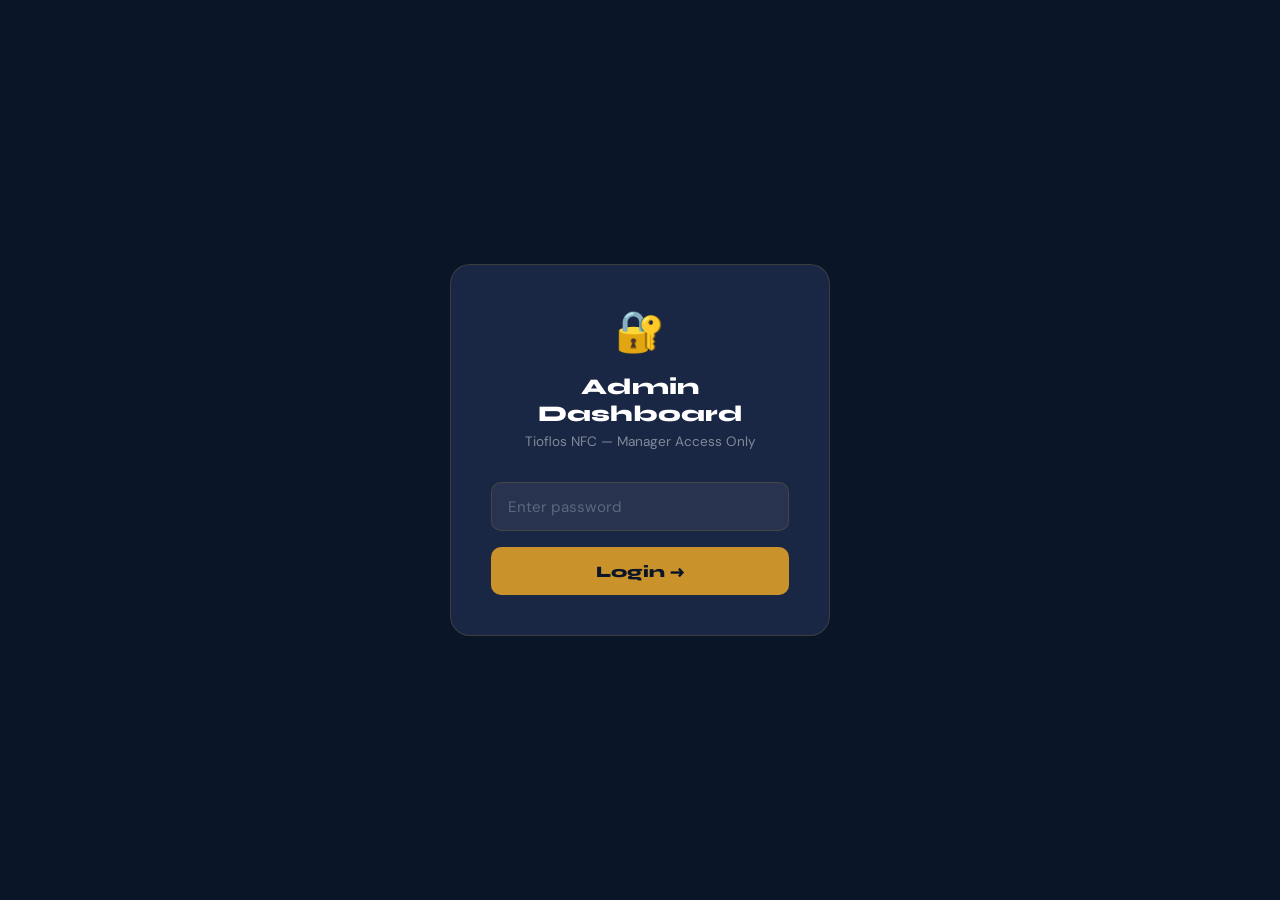
==== commit 2786d8d5: "Update admin.html" ====
--- a/admin.html
+++ b/admin.html
@@ -1,1182 +1,904 @@
 <!DOCTYPE html>
 <html lang="en">
 <head>
-<meta charset="UTF-8">
-<meta name="viewport" content="width=device-width, initial-scale=1.0">
-<title>Order — Tioflos NFC</title>
-<link href="https://fonts.googleapis.com/css2?family=Syne:wght@400;600;700;800&family=DM+Sans:wght@300;400;500&display=swap" rel="stylesheet">
-<link rel="stylesheet" href="styles.css">
-<style>
-.order-page{background:var(--navy);min-height:100vh;padding-top:68px}
-.order-container{max-width:1120px;margin:0 auto;padding:3rem 5%}
-.progress-bar{display:flex;align-items:center;justify-content:center;margin-bottom:3rem;max-width:720px;margin-left:auto;margin-right:auto}
-.progress-step{display:flex;flex-direction:column;align-items:center;gap:.4rem}
-.progress-circle{width:40px;height:40px;border-radius:50%;display:flex;align-items:center;justify-content:center;font-family:Syne,sans-serif;font-weight:800;font-size:.9rem;border:2px solid rgba(201,146,42,.3);color:rgba(255,255,255,.4);background:rgba(255,255,255,.05);transition:all .3s}
-.progress-circle.active{background:var(--gold);border-color:var(--gold);color:var(--navy)}
-.progress-circle.done{background:var(--gold);border-color:var(--gold);color:var(--navy)}
-.progress-label{font-size:.62rem;color:rgba(255,255,255,.4);font-weight:600;text-transform:uppercase;letter-spacing:1px}
-.progress-label.active{color:var(--gold-light)}
-.progress-line{width:60px;height:2px;background:rgba(201,146,42,.2);margin-bottom:1.2rem}
-.progress-line.done{background:var(--gold)}
-.step-panel{display:none}
-.step-panel.active{display:block}
-.step-title{font-size:clamp(1.5rem,4vw,2rem);font-weight:800;color:var(--white);margin-bottom:.5rem}
-.step-sub{color:rgba(255,255,255,.5);font-size:.95rem;margin-bottom:2rem;line-height:1.7}
-
-/* Step-specific width control */
-#step1, #step3, #step4 { max-width:720px; margin:0 auto; }
-
-/* Packages */
-.pkg-grid{display:grid;grid-template-columns:repeat(3,1fr);gap:1rem;margin-bottom:2rem}
-.pkg-card{border:1.5px solid rgba(201,146,42,.25);border-radius:14px;padding:1.5rem 1rem;cursor:pointer;transition:all .2s;text-align:center;position:relative;background:rgba(255,255,255,.03)}
-.pkg-card:hover{border-color:rgba(201,146,42,.5)}
-.pkg-card.selected{border-color:var(--gold);background:rgba(201,146,42,.1)}
-.pkg-popular{position:absolute;top:-11px;left:50%;transform:translateX(-50%);background:var(--gold);color:var(--navy);font-size:.6rem;font-weight:700;padding:.2rem .7rem;border-radius:100px;text-transform:uppercase;white-space:nowrap}
-.pkg-icon{font-size:2rem;margin-bottom:.5rem}
-.pkg-name{font-family:Syne,sans-serif;font-weight:800;font-size:1rem;color:var(--white);margin-bottom:.25rem}
-.pkg-price{font-size:1.1rem;font-weight:700;color:var(--gold);margin-bottom:.4rem}
-.pkg-desc{font-size:.72rem;color:rgba(255,255,255,.45);line-height:1.5}
-.pkg-tag{font-size:.65rem;color:rgba(255,255,255,.3);margin-top:.4rem}
-
-/* Form Section Styling */
-.form-sec{font-family:Syne,sans-serif;font-weight:700;font-size:.72rem;color:var(--gold-light);text-transform:uppercase;letter-spacing:2px;margin:2rem 0 1rem;padding-bottom:.5rem;border-bottom:1px solid rgba(201,146,42,.2)}
-.o-label{display:block;font-size:.8rem;font-weight:600;color:rgba(255,255,255,.75);margin-bottom:.4rem}
-.o-input{width:100%;padding:.75rem 1rem;border:1.5px solid rgba(201,146,42,.25);border-radius:8px;font-family:"DM Sans",sans-serif;font-size:.9rem;background:rgba(255,255,255,.06);color:var(--white);outline:none;transition:border-color .2s;margin-bottom:1.25rem}
-.o-input::placeholder{color:rgba(255,255,255,0.25)}
-.o-input:focus{border-color:var(--gold);box-shadow:0 0 0 3px rgba(201,146,42,.15)}
-.o-input option{background:var(--navy)}
-.o-row{display:grid;grid-template-columns:1fr 1fr;gap:1rem}
-.phone-row{display:flex;gap:.5rem;align-items:center;margin-bottom:1.25rem}
-.phone-row .o-input{margin-bottom:0;flex:1}
-.remove-btn{background:rgba(239,68,68,.15);border:1px solid rgba(239,68,68,.3);border-radius:8px;color:#EF4444;font-size:.8rem;padding:.5rem .75rem;cursor:pointer;font-weight:700;white-space:nowrap}
-.add-phone-btn{background:none;border:1px dashed rgba(201,146,42,.4);border-radius:8px;color:var(--gold-light);font-size:.78rem;font-weight:700;padding:.4rem .85rem;cursor:pointer;font-family:Syne,sans-serif;margin-bottom:1.25rem}
-
-/* Photos Upload UI */
-.photo-uploads{display:grid;grid-template-columns:1fr 1fr 1fr;gap:1rem;margin-bottom:1.25rem}
-.photo-upload{border:2px dashed rgba(201,146,42,.3);border-radius:12px;padding:1rem .5rem;text-align:center;cursor:pointer;transition:all .2s;background:rgba(255,255,255,.03);position:relative}
-.photo-upload:hover{border-color:var(--gold)}
-.photo-upload input{position:absolute;inset:0;opacity:0;cursor:pointer;width:100%;height:100%}
-.pu-icon{font-size:1.5rem;margin-bottom:.3rem}
-.pu-label{font-size:.68rem;font-weight:600;color:rgba(255,255,255,.6)}
-.pu-sub{font-size:.6rem;color:rgba(255,255,255,.3);margin-top:.2rem}
-.photo-preview{width:100%;height:60px;object-fit:cover;border-radius:8px;display:none;margin-top:.5rem}
-.photo-preview.circle{border-radius:50%;width:50px;height:50px;margin:.5rem auto 0}
-
-/* Platforms Grid */
-.plat-group-label{font-size:.68rem;color:rgba(255,255,255,.4);text-transform:uppercase;letter-spacing:1px;margin-bottom:.5rem}
-.platform-grid{display:grid;grid-template-columns:1fr 1fr;gap:.6rem;margin-bottom:1rem}
-.platform-row{display:flex;align-items:center;gap:.6rem;background:rgba(255,255,255,.06);border:1.5px solid rgba(201,146,42,.2);border-radius:8px;padding:.55rem .75rem;transition:border-color .2s}
-.platform-row:focus-within{border-color:var(--gold)}
-.platform-row .p-icon{font-size:1.1rem;flex-shrink:0}
-.platform-row input{border:none;background:none;padding:0;margin:0;font-size:.82rem;color:var(--white);width:100%;outline:none}
-.platform-row input::placeholder{color:rgba(255,255,255,.25)}
-
-/* Designer Layout Grid */
-.designer-grid { display:grid; grid-template-columns: 1.2fr 0.8fr; gap: 2.5rem; align-items: start; }
-.designer-inputs { min-width: 0; }
-.designer-preview-wrap {
-  position: sticky; top: 90px;
-  background: rgba(255, 255, 255, 0.02);
-  border: 1px solid rgba(201, 146, 42, 0.15);
-  border-radius: 20px; padding: 1.5rem;
-  min-height: 520px; box-shadow: 0 10px 30px rgba(0,0,0,0.2);
-}
-.preview-tabs { display: flex; background: rgba(255, 255, 255, 0.05); padding: 4px; border-radius: 10px; margin-bottom: 1.5rem; }
-.preview-tab-btn {
-  flex: 1; background: transparent; border: none;
-  color: rgba(255, 255, 255, 0.6); padding: 0.6rem;
-  border-radius: 8px; font-family: 'Syne', sans-serif;
-  font-weight: 700; font-size: 0.8rem; cursor: pointer; transition: all 0.2s;
-}
-.preview-tab-btn.active { background: var(--gold); color: var(--navy); }
-
-/* Color Picker */
-.color-options { display: flex; gap: 0.6rem; flex-wrap: wrap; margin-top: 0.5rem; }
-.color-opt {
-  width: 38px; height: 38px; border-radius: 50%; cursor: pointer;
-  border: 3px solid transparent; transition: all 0.2s;
-  box-shadow: 0 2px 8px rgba(0,0,0,0.3); position: relative;
-}
-.color-opt:hover { transform: scale(1.1); }
-.color-opt.active { border-color: var(--white); box-shadow: 0 0 0 2px var(--gold); }
-.custom-picker-btn { overflow: hidden; }
-
-/* CSS NFC Card Mockup */
-.preview-card {
-  width: 100%; max-width: 290px; aspect-ratio: 1.586;
-  border-radius: 16px; background: var(--navy-mid); padding: 1.25rem;
-  position: relative; overflow: hidden; display: flex;
-  flex-direction: column; justify-content: space-between;
-  border: 1px solid rgba(255,255,255,0.08); transition: all 0.3s ease; margin: 0 auto;
-  box-shadow: 0 12px 36px rgba(0,0,0,0.4), inset 0 1px 1px rgba(255,255,255,0.15);
-}
-.preview-card::before {
-  content: ''; position: absolute; inset: 0;
-  background: linear-gradient(135deg, rgba(255,255,255,0.1) 0%, transparent 60%, rgba(0,0,0,0.2) 100%);
-  pointer-events: none;
-}
-.card-shine {
-  position: absolute; top: -150%; left: -150%; width: 300%; height: 300%;
-  background: radial-gradient(circle, rgba(255,255,255,0.06) 0%, transparent 50%);
-  transform: rotate(30deg); pointer-events: none;
-}
-.card-nfc-chip {
-  width: 38px; height: 28px;
-  background: linear-gradient(135deg, #F0C060, #C9922A);
-  border-radius: 5px; position: relative;
-  box-shadow: inset 0 1px 0 rgba(255,255,255,0.2), 0 2px 4px rgba(0,0,0,0.2);
-}
-.card-nfc-chip::after {
-  content: ''; position: absolute; inset: 3px;
-  border: 1.2px solid rgba(0,0,0,0.12); border-radius: 2.5px;
-}
-.card-nfc-wave { font-size: 1.1rem; color: rgba(255,255,255,0.4); }
-.card-logo-area { display: flex; align-items: center; gap: 12px; }
-.card-logo-img {
-  width: 44px; height: 44px; object-fit: contain;
-  border-radius: 6px; background: rgba(255,255,255,0.15);
-  padding: 3px; display: none;
-}
-.card-logo-placeholder {
-  width: 44px; height: 44px; border-radius: 50%;
-  background: linear-gradient(135deg, #C9922A, #F0C060);
-  color: var(--navy); font-family: 'Syne', sans-serif; font-weight: 800;
-  font-size: 1.3rem; display: flex; align-items: center; justify-content: center;
-  flex-shrink: 0; box-shadow: 0 2px 6px rgba(0,0,0,0.2);
-}
-.card-name-text {
-  font-family: 'Syne', sans-serif; font-size: 0.95rem; font-weight: 700;
-  color: var(--white); letter-spacing: 0.5px;
-  text-shadow: 0 1px 2px rgba(0,0,0,0.4); line-height: 1.2;
-}
-.card-tap-hint {
-  font-size: 0.55rem; text-transform: uppercase; letter-spacing: 1.5px;
-  color: rgba(255,255,255,0.4); font-weight: 600; margin-top: 2px;
-}
-
-/* Phone Screen Mockup */
-.preview-phone {
-  width: 230px; margin: 0 auto; background: #1A2744;
-  border-radius: 28px; padding: 8px; border: 2px solid rgba(201,146,42,0.3);
-  box-shadow: 0 8px 32px rgba(0,0,0,0.4);
-}
-.preview-screen { background: #F8F9FA; border-radius: 20px; overflow: hidden; min-height: 380px; color: var(--navy); }
-.preview-phone-btn {
-  display: flex; flex-direction: column; align-items: center; gap: 2px;
-  padding: 0.4rem 0.2rem; background: var(--white); border-radius: 8px; border: 1px solid #E5E7EB;
-}
-.preview-phone-icon { font-size: 0.9rem; }
-.preview-phone-label { font-size: 0.45rem; color: #6B7280; font-weight: 600; }
-
-/* Payment & Done details */
-.pay-grid{display:grid;grid-template-columns:1fr 1fr;gap:1rem;margin-bottom:1rem}
-.pay-card{border:1.5px solid rgba(201,146,42,.25);border-radius:14px;padding:1.5rem;cursor:pointer;transition:all .2s;text-align:center;background:rgba(255,255,255,.03)}
-.pay-card:hover{border-color:rgba(201,146,42,.5)}
-.pay-card.selected{border-color:var(--gold);background:rgba(201,146,42,.1)}
-.pay-icon{font-size:2rem;margin-bottom:.5rem}
-.pay-name{font-family:Syne,sans-serif;font-weight:800;font-size:1rem;color:var(--white);margin-bottom:.25rem}
-.pay-num{font-size:.82rem;color:var(--gold);font-weight:600}
-.pay-details{display:none;background:rgba(201,146,42,.08);border:1px solid rgba(201,146,42,.3);border-radius:12px;padding:1.25rem;margin-bottom:1.25rem}
-.pay-details.show{display:block}
-.pay-details h4{font-size:.9rem;font-weight:700;color:var(--gold-light);margin-bottom:.75rem}
-.pay-details p{font-size:.875rem;color:rgba(255,255,255,.7);line-height:1.75}
-.acct{font-size:1.1rem;font-weight:700;color:var(--white);letter-spacing:1px}
-.screenshot-upload{border:2px dashed rgba(201,146,42,.35);border-radius:12px;padding:2rem;text-align:center;cursor:pointer;transition:all .2s;margin-bottom:1.25rem;position:relative}
-.screenshot-upload:hover{border-color:var(--gold)}
-.screenshot-upload input{position:absolute;inset:0;opacity:0;cursor:pointer;width:100%;height:100%}
-.su-icon{font-size:2rem;margin-bottom:.5rem}
-.su-text{font-size:.875rem;color:rgba(255,255,255,.6)}
-.su-text strong{color:var(--gold-light)}
-#screenshot-preview{max-width:200px;border-radius:8px;border:1px solid rgba(201,146,42,.3);display:none;margin:1rem auto 0}
-.price-summary{background:rgba(201,146,42,.08);border:1px solid rgba(201,146,42,.25);border-radius:12px;padding:1.25rem;margin-bottom:1.5rem;display:flex;justify-content:space-between;align-items:center}
-.ps-label{font-size:.85rem;color:rgba(255,255,255,.6)}
-.ps-pkg{font-family:Syne,sans-serif;font-weight:800;font-size:1rem;color:var(--white)}
-.ps-price{font-family:Syne,sans-serif;font-weight:800;font-size:1.5rem;color:var(--gold)}
-
-/* Button layouts */
-.btn-row{display:flex;gap:1rem;margin-top:1.5rem}
-.btn-next{flex:1;padding:1rem;background:var(--gold);color:var(--navy);border:none;border-radius:10px;font-family:Syne,sans-serif;font-weight:800;font-size:1rem;cursor:pointer;transition:background .2s}
-.btn-next:hover{background:var(--gold-light)}
-.btn-next:disabled{opacity:.4;cursor:not-allowed}
-.btn-back{padding:1rem 1.5rem;background:transparent;color:rgba(255,255,255,.7);border:1.5px solid rgba(255,255,255,.2);border-radius:10px;font-family:Syne,sans-serif;font-weight:700;font-size:1rem;cursor:pointer;transition:all .2s}
-.btn-back:hover{border-color:rgba(255,255,255,.5);color:var(--white)}
-
-/* Success */
-.success-screen{text-align:center;padding:2rem 0}
-.success-icon{font-size:4rem;margin-bottom:1rem}
-.success-screen h2{font-size:2rem;font-weight:800;color:var(--gold);margin-bottom:1rem}
-.success-screen p{color:rgba(255,255,255,.6);line-height:1.8;margin-bottom:2rem;font-size:1rem}
-.summary-box{background:rgba(255,255,255,.05);border:1px solid rgba(201,146,42,.2);border-radius:14px;padding:1.5rem;margin-bottom:2rem;text-align:left}
-.summary-row{display:flex;justify-content:space-between;padding:.5rem 0;border-bottom:1px solid rgba(255,255,255,.06);font-size:.875rem}
-.summary-row:last-child{border-bottom:none}
-.sr-label{color:rgba(255,255,255,.45)}
-.sr-val{color:var(--white);font-weight:600}
-
-@media(max-width:900px){
-  .designer-grid{grid-template-columns:1fr}
-  .designer-preview-wrap{position:static;min-height:auto}
-}
-@media(max-width:600px){
-  .pkg-grid{grid-template-columns:1fr}
-  .pay-grid{grid-template-columns:1fr}
-  .photo-uploads{grid-template-columns:1fr}
-  .platform-grid{grid-template-columns:1fr}
-  .o-row{grid-template-columns:1fr}
-  .progress-line{width:30px}
-}
-</style>
+  <meta charset="UTF-8">
+  <meta name="viewport" content="width=device-width, initial-scale=1.0">
+  <title>Admin — Tioflos NFC</title>
+  <link href="https://fonts.googleapis.com/css2?family=Syne:wght@400;600;700;800&family=DM+Sans:wght@300;400;500&display=swap" rel="stylesheet">
+  <style>
+    :root {
+      --navy: #0A1628;
+      --navy-mid: #1A2744;
+      --gold: #C9922A;
+      --gold-light: #F0C060;
+      --white: #FFFFFF;
+      --off-white: #F9F7F3;
+      --mid: #6B7280;
+      --border: rgba(201,146,42,0.15);
+      --green: #10B981;
+      --red: #EF4444;
+      --yellow: #F59E0B;
+      --blue: #3B82F6;
+    }
+    * { margin:0; padding:0; box-sizing:border-box; }
+    body { font-family:'DM Sans',sans-serif; background:var(--navy); color:var(--white); min-height:100vh; }
+    h1,h2,h3,h4 { font-family:'Syne',sans-serif; }
+
+    /* LOGIN */
+    .login-screen {
+      min-height:100vh; display:flex; align-items:center; justify-content:center;
+      background:var(--navy);
+    }
+    .login-box {
+      background:var(--navy-mid); border-radius:20px; padding:2.5rem;
+      border:1px solid var(--border); width:100%; max-width:380px; text-align:center;
+    }
+    .login-logo { font-size:2.5rem; margin-bottom:1rem; }
+    .login-box h2 { font-size:1.4rem; font-weight:800; color:var(--white); margin-bottom:0.4rem; }
+    .login-box p { font-size:0.85rem; color:rgba(255,255,255,0.45); margin-bottom:2rem; }
+    .login-box input {
+      width:100%; padding:0.85rem 1rem; border:1.5px solid var(--border);
+      border-radius:10px; background:rgba(255,255,255,0.06); color:var(--white);
+      font-family:'DM Sans',sans-serif; font-size:0.95rem; outline:none;
+      margin-bottom:1rem; transition:border-color 0.2s;
+    }
+    .login-box input:focus { border-color:var(--gold); }
+    .login-box input::placeholder { color:rgba(255,255,255,0.25); }
+    .login-btn {
+      width:100%; padding:0.9rem; background:var(--gold); color:var(--navy);
+      border:none; border-radius:10px; font-family:'Syne',sans-serif;
+      font-weight:800; font-size:1rem; cursor:pointer; transition:background 0.2s;
+    }
+    .login-btn:hover { background:var(--gold-light); }
+    .login-error { color:var(--red); font-size:0.82rem; margin-top:0.75rem; display:none; }
+
+    /* DASHBOARD */
+    .dashboard { display:none; }
+    .dash-header {
+      background:var(--navy-mid); padding:1rem 2rem;
+      display:flex; align-items:center; justify-content:space-between;
+      border-bottom:1px solid var(--border); position:sticky; top:0; z-index:100;
+    }
+    .dash-header h1 { font-size:1.1rem; font-weight:800; color:var(--gold-light); }
+    .dash-header-right { display:flex; align-items:center; gap:1rem; }
+    .dash-header-right span { font-size:0.8rem; color:rgba(255,255,255,0.5); }
+    .logout-btn {
+      padding:0.4rem 1rem; background:rgba(239,68,68,0.15); color:#EF4444;
+      border:1px solid rgba(239,68,68,0.3); border-radius:6px;
+      font-size:0.8rem; font-weight:700; cursor:pointer; transition:all 0.2s;
+      font-family:'Syne',sans-serif;
+    }
+    .logout-btn:hover { background:rgba(239,68,68,0.25); }
+
+    .dash-body { padding:2rem; }
+
+    /* STATS */
+    .stats-grid { display:grid; grid-template-columns:repeat(4,1fr); gap:1rem; margin-bottom:2rem; }
+    .stat-card {
+      background:var(--navy-mid); border-radius:14px; padding:1.25rem 1.5rem;
+      border:1px solid var(--border);
+    }
+    .stat-label { font-size:0.72rem; color:rgba(255,255,255,0.45); text-transform:uppercase; letter-spacing:1px; margin-bottom:0.5rem; }
+    .stat-value { font-family:'Syne',sans-serif; font-size:2rem; font-weight:800; }
+    .stat-value.gold { color:var(--gold); }
+    .stat-value.green { color:var(--green); }
+    .stat-value.yellow { color:var(--yellow); }
+    .stat-value.blue { color:var(--blue); }
+
+    /* CONTROLS */
+    .controls { display:flex; gap:1rem; margin-bottom:1.5rem; flex-wrap:wrap; }
+    .search-input {
+      flex:1; min-width:200px; padding:0.7rem 1rem;
+      background:var(--navy-mid); border:1.5px solid var(--border);
+      border-radius:8px; color:var(--white); font-family:'DM Sans',sans-serif;
+      font-size:0.875rem; outline:none; transition:border-color 0.2s;
+    }
+    .search-input:focus { border-color:var(--gold); }
+    .search-input::placeholder { color:rgba(255,255,255,0.25); }
+    .filter-select {
+      padding:0.7rem 1rem; background:var(--navy-mid);
+      border:1.5px solid var(--border); border-radius:8px;
+      color:var(--white); font-family:'DM Sans',sans-serif;
+      font-size:0.875rem; outline:none; cursor:pointer;
+    }
+    .filter-select option { background:var(--navy); }
+    .add-demo-btn {
+      padding:0.7rem 1.25rem; background:rgba(201,146,42,0.15);
+      border:1px solid var(--border); border-radius:8px;
+      color:var(--gold-light); font-size:0.8rem; font-weight:700;
+      cursor:pointer; font-family:'Syne',sans-serif; transition:all 0.2s;
+    }
+    .add-demo-btn:hover { background:rgba(201,146,42,0.25); }
+
+    /* ORDERS TABLE */
+    .orders-wrap { overflow-x:auto; border-radius:14px; border:1px solid var(--border); }
+    table { width:100%; border-collapse:collapse; font-size:0.82rem; }
+    thead th {
+      background:rgba(201,146,42,0.1); padding:0.85rem 1rem;
+      text-align:left; font-family:'Syne',sans-serif; font-weight:700;
+      font-size:0.72rem; color:var(--gold-light); text-transform:uppercase;
+      letter-spacing:1px; white-space:nowrap; border-bottom:1px solid var(--border);
+    }
+    tbody tr { border-bottom:1px solid var(--border); transition:background 0.15s; }
+    tbody tr:last-child { border-bottom:none; }
+    tbody tr:hover { background:rgba(255,255,255,0.03); }
+    tbody td { padding:0.85rem 1rem; color:rgba(255,255,255,0.8); vertical-align:middle; }
+    .td-id { font-family:'Syne',sans-serif; font-weight:700; font-size:0.75rem; color:var(--gold); }
+    .td-date { font-size:0.75rem; color:rgba(255,255,255,0.45); white-space:nowrap; }
+    .td-biz { font-weight:700; color:var(--white); }
+    .td-type { font-size:0.75rem; color:rgba(255,255,255,0.5); }
+
+    /* Status badges */
+    .badge {
+      display:inline-block; padding:0.25rem 0.65rem; border-radius:100px;
+      font-size:0.7rem; font-weight:700; white-space:nowrap;
+    }
+    .badge-pending { background:rgba(245,158,11,0.15); color:var(--yellow); border:1px solid rgba(245,158,11,0.3); }
+    .badge-confirmed { background:rgba(59,130,246,0.15); color:var(--blue); border:1px solid rgba(59,130,246,0.3); }
+    .badge-inprogress { background:rgba(201,146,42,0.15); color:var(--gold-light); border:1px solid rgba(201,146,42,0.3); }
+    .badge-delivered { background:rgba(16,185,129,0.15); color:var(--green); border:1px solid rgba(16,185,129,0.3); }
+    .badge-paid { background:rgba(16,185,129,0.15); color:var(--green); border:1px solid rgba(16,185,129,0.3); }
+    .badge-unpaid { background:rgba(239,68,68,0.15); color:var(--red); border:1px solid rgba(239,68,68,0.3); }
+
+    /* Action buttons */
+    .action-btns { display:flex; gap:0.4rem; flex-wrap:wrap; }
+    .act-btn {
+      padding:0.3rem 0.6rem; border-radius:6px; font-size:0.7rem;
+      font-weight:700; cursor:pointer; border:1px solid; transition:all 0.15s;
+      font-family:'Syne',sans-serif; white-space:nowrap;
+    }
+    .act-status { background:rgba(59,130,246,0.1); color:var(--blue); border-color:rgba(59,130,246,0.3); }
+    .act-status:hover { background:rgba(59,130,246,0.25); }
+    .act-paid { background:rgba(16,185,129,0.1); color:var(--green); border-color:rgba(16,185,129,0.3); }
+    .act-paid:hover { background:rgba(16,185,129,0.25); }
+    .act-link { background:rgba(201,146,42,0.1); color:var(--gold-light); border-color:rgba(201,146,42,0.3); }
+    .act-link:hover { background:rgba(201,146,42,0.25); }
+    .act-delete { background:rgba(239,68,68,0.1); color:var(--red); border-color:rgba(239,68,68,0.3); }
+    .act-delete:hover { background:rgba(239,68,68,0.25); }
+
+    /* Profile link input */
+    .link-input {
+      background:rgba(255,255,255,0.06); border:1px solid var(--border);
+      border-radius:6px; padding:0.3rem 0.5rem; color:var(--white);
+      font-size:0.72rem; width:160px; outline:none;
+      font-family:'DM Sans',sans-serif;
+    }
+
+    /* Empty state */
+    .empty-state { text-align:center; padding:4rem 2rem; color:rgba(255,255,255,0.3); }
+    .empty-state .es-icon { font-size:3rem; margin-bottom:1rem; }
+
+    @media (max-width:900px) {
+      .stats-grid { grid-template-columns:1fr 1fr; }
+      .dash-body { padding:1rem; }
+    }
+    @media (max-width:600px) {
+      .stats-grid { grid-template-columns:1fr 1fr; }
+      .dash-header { padding:1rem; }
+      .dash-header h1 { font-size:0.9rem; }
+    }
+  </style>
 </head>
 <body>
 
-<nav>
-  <a class="nav-logo" href="index.html">
-    <img src="logo.png" alt="Tioflos NFC" onerror="this.style.display='none'">
-    <span>Tioflos NFC</span>
-  </a>
-  <ul class="nav-links">
-    <li><a href="index.html#how">How It Works</a></li>
-    <li><a href="index.html#demo">Demo</a></li>
-    <li><a href="index.html#pricing">Pricing</a></li>
-    <li><a href="index.html#gallery">Gallery</a></li>
-    <li><a href="order.html" class="active">Order</a></li>
-    <li><a href="index.html#contact">Contact</a></li>
-  </ul>
-  <a class="nav-cta" href="order.html">Order Now</a>
-  <button class="nav-toggle" onclick="toggleMenu()" aria-label="Menu">
-    <span></span><span></span><span></span>
-  </button>
-</nav>
-
-<div class="mobile-menu" id="mobile-menu">
-  <ul>
-    <li><a href="index.html#how" onclick="toggleMenu()">How It Works</a></li>
-    <li><a href="index.html#demo" onclick="toggleMenu()">Demo</a></li>
-    <li><a href="index.html#pricing" onclick="toggleMenu()">Pricing</a></li>
-    <li><a href="index.html#gallery" onclick="toggleMenu()">Gallery</a></li>
-    <li><a href="order.html">Order</a></li>
-    <li><a href="index.html#contact" onclick="toggleMenu()">Contact</a></li>
-  </ul>
-  <a class="mob-cta" href="order.html">Order Now</a>
+<!-- LOGIN SCREEN -->
+<div class="login-screen" id="login-screen">
+  <div class="login-box">
+    <div class="login-logo">🔐</div>
+    <h2>Admin Dashboard</h2>
+    <p>Tioflos NFC — Manager Access Only</p>
+    <input type="password" id="pwd-input" placeholder="Enter password" onkeydown="if(event.key==='Enter')login()">
+    <button class="login-btn" onclick="login()">Login →</button>
+    <div class="login-error" id="login-error">❌ Wrong password. Try again.</div>
+  </div>
 </div>
 
-<div class="order-page">
-  <div class="order-container">
-
-    <!-- PROGRESS BAR (4 steps) -->
-    <div class="progress-bar">
-      <div class="progress-step">
-        <div class="progress-circle active" id="pc1">1</div>
-        <div class="progress-label active" id="pl1">Package</div>
+<!-- DASHBOARD -->
+<div class="dashboard" id="dashboard">
+
+  <!-- HEADER -->
+  <div class="dash-header">
+    <h1>🏢 Tioflos NFC — Admin Dashboard</h1>
+    <div class="dash-header-right">
+      <span id="dash-time"></span>
+      <button class="logout-btn" onclick="logout()">Logout</button>
+    </div>
+  </div>
+
+  <div class="dash-body">
+
+    <!-- STATS -->
+    <div class="stats-grid" id="stats-grid">
+      <div class="stat-card">
+        <div class="stat-label">Total Orders</div>
+        <div class="stat-value gold" id="stat-total">0</div>
       </div>
-      <div class="progress-line" id="line1"></div>
-      <div class="progress-step">
-        <div class="progress-circle" id="pc2">2</div>
-        <div class="progress-label" id="pl2">Profile & Card</div>
+      <div class="stat-card">
+        <div class="stat-label">Pending</div>
+        <div class="stat-value yellow" id="stat-pending">0</div>
       </div>
-      <div class="progress-line" id="line2"></div>
-      <div class="progress-step">
-        <div class="progress-circle" id="pc3">3</div>
-        <div class="progress-label" id="pl3">Payment</div>
+      <div class="stat-card">
+        <div class="stat-label">Delivered</div>
+        <div class="stat-value green" id="stat-delivered">0</div>
       </div>
-      <div class="progress-line" id="line3"></div>
-      <div class="progress-step">
-        <div class="progress-circle" id="pc4">4</div>
-        <div class="progress-label" id="pl4">Done</div>
+      <div class="stat-card">
+        <div class="stat-label">Est. Revenue</div>
+        <div class="stat-value blue" id="stat-revenue">0 ETB</div>
       </div>
     </div>
 
-    <!-- STEP 1: PACKAGE -->
-    <div class="step-panel active" id="step1">
-      <h1 class="step-title">Choose Your Package</h1>
-      <p class="step-sub">Select the package that fits your business needs.</p>
-      <div class="pkg-grid">
-        <div class="pkg-card" onclick="selectPkg(this,'Starter - 800 ETB')">
-          <div class="pkg-icon">⬜</div>
-          <div class="pkg-name">Starter</div>
-          <div class="pkg-price">800 ETB</div>
-          <div class="pkg-desc">1 NFC Card (blank) + Digital profile setup</div>
-          <div class="pkg-tag">Blank card</div>
-        </div>
-        <div class="pkg-card" onclick="selectPkg(this,'Business - 7,500 ETB')">
-          <div class="pkg-popular">Most Popular</div>
-          <div class="pkg-icon">🎨</div>
-          <div class="pkg-name">Business</div>
-          <div class="pkg-price">7,500 ETB</div>
-          <div class="pkg-desc">5 NFC Cards (custom printed) + Full profile + branding</div>
-          <div class="pkg-tag">Custom print</div>
-        </div>
-        <div class="pkg-card" onclick="selectPkg(this,'Premium - 20,000 ETB')">
-          <div class="pkg-icon">⭐</div>
-          <div class="pkg-name">Premium</div>
-          <div class="pkg-price">20,000 ETB</div>
-          <div class="pkg-desc">10+ NFC Cards (custom printed) + Full branding + 6 months support</div>
-          <div class="pkg-tag">Custom print</div>
-        </div>
-      </div>
-      <div class="btn-row">
-        <button class="btn-next" id="btn-next1" onclick="goStep(2)" disabled>Continue →</button>
+    <!-- CONTROLS -->
+    <div class="controls">
+      <input class="search-input" type="text" id="search-input" placeholder="🔍 Search by business name, package..." oninput="renderOrders()">
+      <select class="filter-select" id="filter-status" onchange="renderOrders()">
+        <option value="">All Statuses</option>
+        <option value="Pending">Pending</option>
+        <option value="Confirmed">Confirmed</option>
+        <option value="In Progress">In Progress</option>
+        <option value="Delivered">Delivered</option>
+      </select>
+      <select class="filter-select" id="filter-paid" onchange="renderOrders()">
+        <option value="">All Payments</option>
+        <option value="paid">Paid</option>
+        <option value="unpaid">Unpaid</option>
+      </select>
+      <button class="add-demo-btn" onclick="addDemoOrder()">+ Add Demo Order</button>
+    </div>
+
+    <!-- ORDERS TABLE -->
+    <div class="orders-wrap">
+      <table>
+        <thead>
+          <tr>
+            <th>Order ID</th>
+            <th>Date</th>
+            <th>Business</th>
+            <th>Package</th>
+            <th>Payment</th>
+            <th>Screenshot</th>
+            <th>Status</th>
+            <th>Paid</th>
+            <th>Profile Link</th>
+            <th>Actions</th>
+          </tr>
+        </thead>
+        <tbody id="orders-tbody"></tbody>
+      </table>
+      <div class="empty-state" id="empty-state" style="display:none;">
+        <div class="es-icon">📭</div>
+        <div>No orders yet. Orders submitted on the website will appear here.</div>
       </div>
     </div>
 
-    <!-- STEP 2: PROFILE + CARD DESIGNER -->
-    <div class="step-panel" id="step2">
-      <h1 class="step-title">Design Your Card & Profile</h1>
-      <p class="step-sub">Fill in your business details and customize your NFC card design. Watch it build in real-time on the preview panel!</p>
-
-      <div class="designer-grid">
-        <!-- LEFT: INPUTS -->
-        <div class="designer-inputs">
-          
-          <!-- Business Info -->
-          <div class="form-sec">Business Information</div>
-          <div class="o-row">
-            <div>
-              <label class="o-label">Business / Your Name *</label>
-              <input class="o-input" type="text" id="o-biz" placeholder="e.g. Lante Hotel" oninput="updateDesignerPreview()">
-            </div>
-            <div>
-              <label class="o-label">Business Type *</label>
-              <select class="o-input" id="o-type" onchange="updateDesignerPreview()">
-                <option value="">Select type...</option>
-                <option>Hotel / Resort</option>
-                <option>Restaurant / Cafe</option>
-                <option>Shop / Supermarket</option>
-                <option>Clinic / Pharmacy</option>
-                <option>Salon / Spa</option>
-                <option>School / College</option>
-                <option>Freelancer</option>
-                <option>Other</option>
-              </select>
-            </div>
-          </div>
-          <div class="o-row">
-            <div>
-              <label class="o-label">Tagline / Short Description</label>
-              <input class="o-input" type="text" id="o-tagline" placeholder="e.g. Best views in Arba Minch" oninput="updateDesignerPreview()">
-            </div>
-            <div>
-              <label class="o-label">Opening Hours</label>
-              <input class="o-input" type="text" id="o-hours" placeholder="e.g. Mon–Sat 8am–9pm" oninput="updateDesignerPreview()">
-            </div>
-          </div>
-          <label class="o-label">Phone Number *</label>
-          <div class="phone-row">
-            <input class="o-input" type="tel" id="o-phone" placeholder="+251..." oninput="updateDesignerPreview()">
-          </div>
-          <div id="extra-phones"></div>
-          <button type="button" class="add-phone-btn" onclick="addPhone()">+ Add Another Phone</button>
-
-          <!-- Design Physical Card -->
-          <div class="form-sec">Design Your NFC Card</div>
-          <div class="o-form-group">
-            <label class="o-label">Select Card Background Color</label>
-            <div class="color-options">
-              <div class="color-opt active" style="background:#0A1628" onclick="setCardColor('#0A1628', this)" title="Deep Navy"></div>
-              <div class="color-opt" style="background:#111827" onclick="setCardColor('#111827', this)" title="Matte Black"></div>
-              <div class="color-opt" style="background:#1E3F20" onclick="setCardColor('#1E3F20', this)" title="Forest Green"></div>
-              <div class="color-opt" style="background:#7F1D1D" onclick="setCardColor('#7F1D1D', this)" title="Crimson Red"></div>
-              <div class="color-opt" style="background:#4C1D95" onclick="setCardColor('#4C1D95', this)" title="Royal Purple"></div>
-              <div class="color-opt" style="background:#C9922A" onclick="setCardColor('#C9922A', this)" title="Classic Gold"></div>
-              <div class="color-opt custom-picker-btn" style="background:linear-gradient(45deg, red, blue)" title="Custom Color">
-                <input type="color" id="card-color-picker" style="opacity:0;position:absolute;width:100%;height:100%;cursor:pointer;" onchange="setCardColor(this.value, this.parentElement)">
-              </div>
-            </div>
-          </div>
-          <div class="o-row">
-            <div>
-              <label class="o-label">Name Printed on Card</label>
-              <input class="o-input" type="text" id="o-card-text" placeholder="Defaults to Business Name" oninput="updateDesignerPreview()">
-            </div>
-            <div>
-              <label class="o-label">Logo Display</label>
-              <select class="o-input" id="o-card-logo-opt" onchange="updateDesignerPreview()">
-                <option value="both">Show Logo & Name</option>
-                <option value="logo">Show Logo Only</option>
-                <option value="name">Show Name Only</option>
-              </select>
-            </div>
-          </div>
-
-          <!-- Photos -->
-          <div class="form-sec">Photos & Assets</div>
-          <div class="photo-uploads">
-            <div class="photo-upload" onclick="document.getElementById('up-cover').click()">
-              <input type="file" id="up-cover" accept="image/*" onchange="previewPhoto(this,'prev-cover',false)">
-              <div class="pu-icon">🖼</div>
-              <div class="pu-label">Cover Photo</div>
-              <div class="pu-sub">Banner image</div>
-              <img class="photo-preview" id="prev-cover">
-            </div>
-            <div class="photo-upload" onclick="document.getElementById('up-avatar').click()">
-              <input type="file" id="up-avatar" accept="image/*" onchange="previewPhoto(this,'prev-avatar',true)">
-              <div class="pu-icon">👤</div>
-              <div class="pu-label">Profile Photo</div>
-              <div class="pu-sub">Circular avatar</div>
-              <img class="photo-preview circle" id="prev-avatar">
-            </div>
-            <div class="photo-upload" onclick="document.getElementById('up-logo').click()">
-              <input type="file" id="up-logo" accept="image/*" onchange="previewPhoto(this,'prev-logo',false)">
-              <div class="pu-icon">🏢</div>
-              <div class="pu-label">Logo</div>
-              <div class="pu-sub">Company logo</div>
-              <img class="photo-preview" id="prev-logo">
-            </div>
-          </div>
-
-          <!-- Links -->
-          <div class="form-sec">Your Links & Social Media</div>
-          <div class="plat-group-label">Messaging</div>
-          <div class="platform-grid">
-            <div class="platform-row"><span class="p-icon">💬</span><input type="text" id="o-whatsapp" placeholder="WhatsApp (+251...)" oninput="updateDesignerPreview()"></div>
-            <div class="platform-row"><span class="p-icon">✈️</span><input type="text" id="o-telegram" placeholder="Telegram (@username)" oninput="updateDesignerPreview()"></div>
-          </div>
-          <div class="plat-group-label">Social Media</div>
-          <div class="platform-grid">
-            <div class="platform-row"><span class="p-icon">📘</span><input type="text" id="o-facebook" placeholder="Facebook URL" oninput="updateDesignerPreview()"></div>
-            <div class="platform-row"><span class="p-icon">📸</span><input type="text" id="o-instagram" placeholder="Instagram (@username)" oninput="updateDesignerPreview()"></div>
-            <div class="platform-row"><span class="p-icon">🎵</span><input type="text" id="o-tiktok" placeholder="TikTok (@username)" oninput="updateDesignerPreview()"></div>
-            <div class="platform-row"><span class="p-icon">▶️</span><input type="text" id="o-youtube" placeholder="YouTube URL" oninput="updateDesignerPreview()"></div>
-            <div class="platform-row"><span class="p-icon">🐦</span><input type="text" id="o-twitter" placeholder="Twitter/X (@username)" oninput="updateDesignerPreview()"></div>
-            <div class="platform-row"><span class="p-icon">👻</span><input type="text" id="o-snapchat" placeholder="Snapchat (@username)" oninput="updateDesignerPreview()"></div>
-            <div class="platform-row"><span class="p-icon">💼</span><input type="text" id="o-linkedin" placeholder="LinkedIn URL" oninput="updateDesignerPreview()"></div>
-          </div>
-          <div class="plat-group-label">Business & Discovery</div>
-          <div class="platform-grid">
-            <div class="platform-row"><span class="p-icon">📍</span><input type="text" id="o-maps" placeholder="Google Maps link" oninput="updateDesignerPreview()"></div>
-            <div class="platform-row"><span class="p-icon">🌐</span><input type="text" id="o-website" placeholder="Website URL" oninput="updateDesignerPreview()"></div>
-            <div class="platform-row"><span class="p-icon">⭐</span><input type="text" id="o-tripadvisor" placeholder="TripAdvisor link" oninput="updateDesignerPreview()"></div>
-          </div>
-
-          <!-- Notes -->
-          <div class="form-sec">Additional Notes</div>
-          <textarea class="o-input" id="o-notes" rows="3" placeholder="Special requests, logo colors, menu items, card design preferences..."></textarea>
-
-          <div class="btn-row">
-            <button class="btn-back" onclick="goStep(1)">Back</button>
-            <button class="btn-next" onclick="goStep(3)">Continue →</button>
-          </div>
-        </div>
-
-        <!-- RIGHT: PREVIEW -->
-        <div class="designer-preview-wrap">
-          <div class="preview-tabs">
-            <button type="button" class="preview-tab-btn active" id="tab-btn-profile" onclick="switchPreviewTab('profile')">📱 Live Profile</button>
-            <button type="button" class="preview-tab-btn" id="tab-btn-card" onclick="switchPreviewTab('card')">💳 Physical Card</button>
-          </div>
-
-          <!-- Digital Profile Preview (Phone) -->
-          <div class="preview-phone-wrap" id="preview-panel-profile">
-            <div class="preview-phone">
-              <div class="preview-screen">
-                <div class="preview-header-img-wrap" id="phone-preview-cover-wrap" style="height:90px; background:#e2e8f0; position:relative; overflow:hidden;">
-                  <img id="phone-preview-cover" style="width:100%; height:100%; object-fit:cover; display:none;">
-                </div>
-                <div class="preview-header" id="phone-preview-header" style="background:#0A1628; padding: 1rem 0.75rem 0.5rem; text-align:center; position:relative; margin-top:-35px; transition: background-color 0.3s;">
-                  <div class="preview-avatar-wrap" style="display:flex; justify-content:space-between; align-items:flex-end; padding:0 0.5rem; margin-bottom:0.5rem;">
-                    <div class="preview-avatar" id="phone-preview-avatar" style="width:50px; height:50px; border-radius:50%; border:2px solid var(--white); background:var(--gold); display:flex; align-items:center; justify-content:center; font-family:'Syne',sans-serif; font-weight:800; font-size:1.1rem; color:var(--white); overflow:hidden;">
-                      <span id="phone-preview-avatar-letter">T</span>
-                      <img id="phone-preview-avatar-img" style="width:100%; height:100%; object-fit:cover; display:none;">
-                    </div>
-                    <div class="preview-logo-box" style="width:60px; height:40px; border-radius:6px; border:2px solid var(--white); background:var(--white); display:flex; align-items:center; justify-content:center; overflow:hidden;">
-                      <span id="phone-preview-logo-text" style="font-size:0.5rem; color:var(--mid); font-weight:700;">LOGO</span>
-                      <img id="phone-preview-logo-img" style="width:100%; height:100%; object-fit:contain; padding:2px; display:none;">
-                    </div>
-                  </div>
-                  <div class="preview-name" id="phone-preview-name" style="font-family:'Syne',sans-serif; font-weight:700; font-size:0.9rem; color:var(--white); white-space:nowrap; overflow:hidden; text-overflow:ellipsis;">Your Business Name</div>
-                  <div style="font-size:0.6rem; color:var(--gold-light); margin-top:2px;" id="phone-preview-type">Business Type</div>
-                  <div class="preview-tagline" id="phone-preview-tagline" style="font-size:0.65rem; color:rgba(255,255,255,0.6); margin-top:4px; overflow:hidden; text-overflow:ellipsis; white-space:nowrap;">Your tagline here</div>
-                </div>
-                <div style="padding:0.75rem">
-                  <div class="preview-btns" id="phone-preview-links" style="display:grid; grid-template-columns: repeat(4,1fr); gap:6px;">
-                    <!-- Links populated dynamically by JS -->
-                  </div>
-                  <div style="margin-top:0.75rem;padding:0.4rem;background:#F3F4F6;border-radius:6px;font-size:0.6rem;color:#374151;font-weight:700;text-transform:uppercase;letter-spacing:1px">Business Info</div>
-                  <div style="padding:0.4rem 0;font-size:0.65rem;color:#6B7280; border-bottom: 1px solid #f3f4f6;" id="phone-preview-info-hours">🕐 Open: Mon–Sat 8am–9pm</div>
-                  <div style="padding:0.4rem 0;font-size:0.65rem;color:#6B7280;" id="phone-preview-info-location">📍 Arba Minch, Ethiopia</div>
-                </div>
-              </div>
-            </div>
-          </div>
-
-          <!-- Physical Card Preview -->
-          <div class="preview-card-wrap" id="preview-panel-card" style="display:none; padding:1.5rem 0;">
-            <div class="card-container-3d">
-              <div class="preview-card-inner" id="card-inner-mockup">
-                
-                <!-- Front Side -->
-                <div class="preview-card-front">
-                  <div class="preview-card" id="card-mockup" style="margin:0;">
-                    <div class="card-shine"></div>
-                    <div style="display:flex; justify-content:space-between; align-items:flex-start; width:100%;">
-                      <div class="card-nfc-chip"></div>
-                      <div class="card-nfc-wave" id="card-mockup-wave">📡</div>
-                    </div>
-                    
-                    <div class="card-logo-area">
-                      <div class="card-logo-placeholder" id="card-mockup-logo-placeholder">T</div>
-                      <img class="card-logo-img" id="card-mockup-logo-img">
-                      <div style="display:flex; flex-direction:column; min-width:0;">
-                        <div class="card-name-text" id="card-mockup-name" style="white-space:nowrap; overflow:hidden; text-overflow:ellipsis;">Your Business</div>
-                        <div class="card-tap-hint" id="card-mockup-hint">Tioflos NFC</div>
-                      </div>
-                    </div>
-                  </div>
-                </div>
-                
-                <!-- Back Side -->
-                <div class="preview-card-back" id="card-back-mockup">
-                  <div class="card-back-header">
-                    <span class="card-back-brand">Tioflos NFC</span>
-                    <span class="card-back-logo">📡</span>
-                  </div>
-                  <div class="card-back-content">
-                    <div class="card-back-qr-box">
-                      <img id="card-back-qr-img" src="https://api.qrserver.com/v1/create-qr-code/?size=150x150&data=https://tioflosnfc.github.io" alt="QR Profile">
-                    </div>
-                  </div>
-                  <div class="card-back-footer">
-                    <div class="card-back-instruction">Tap Card or Scan QR to Connect</div>
-                    <div class="card-back-powered">Arba Minch, Ethiopia</div>
-                  </div>
-                </div>
-                
-              </div>
-            </div>
-            
-            <div style="text-align:center; margin-top:1.5rem;">
-              <button type="button" class="add-phone-btn" style="margin-bottom:0;" onclick="flipCard()">🔄 Flip Card</button>
-            </div>
-            <p style="text-align:center; font-size:0.7rem; color:rgba(255,255,255,0.4); margin-top:0.75rem;" id="card-preview-side-text">Front side design. Rounded corner card with premium matte coating.</p>
-          </div>
-
-        </div>
-      </div>
-    </div>
-
-    <!-- STEP 3: PAYMENT -->
-    <div class="step-panel" id="step3">
-      <h1 class="step-title">Complete Payment</h1>
-      <p class="step-sub">Pay for your order to confirm it. Upload your payment screenshot as proof.</p>
-
-      <div class="price-summary" style="margin-bottom: 1.5rem;">
-        <div>
-          <div class="ps-label">Selected Package</div>
-          <div class="ps-pkg" id="ps-pkg-name">-</div>
-        </div>
-        <div class="ps-price" id="ps-pkg-price">-</div>
-      </div>
-
-      <!-- CARD QUANTITY SELECTOR -->
-      <div style="margin-bottom: 2rem;">
-        <label class="o-label">Card Quantity & Pricing Calculator</label>
-        <div style="display:flex; align-items:center; gap:1.5rem; background:rgba(255,255,255,0.05); padding:1rem; border-radius:12px; border:1px solid rgba(201,146,42,0.2);">
-          <div style="flex:1;">
-            <span style="font-size:0.72rem; color:rgba(255,255,255,0.5); display:block; text-transform:uppercase; letter-spacing:0.5px;">Number of Cards Needed</span>
-            <span id="qty-desc-text" style="font-size:0.8rem; color:var(--gold-light); font-weight:600;">Includes 5 custom cards</span>
-          </div>
-          <div style="display:flex; align-items:center; gap:0.5rem;">
-            <button type="button" class="remove-btn" style="padding:0.4rem 0.8rem; background:rgba(255,255,255,0.1); border-color:rgba(255,255,255,0.2); color:#fff; font-size:1rem;" onclick="adjustQty(-1)">-</button>
-            <span id="qty-display" style="font-family:Syne,sans-serif; font-weight:800; font-size:1.4rem; width:40px; text-align:center;">5</span>
-            <button type="button" class="remove-btn" style="padding:0.4rem 0.8rem; background:rgba(255,255,255,0.1); border-color:rgba(255,255,255,0.2); color:#fff; font-size:1rem;" onclick="adjustQty(1)">+</button>
-          </div>
-        </div>
-        <div id="extra-cards-notice" style="font-size:0.75rem; color:rgba(255,255,255,0.4); margin-top:0.5rem; line-height:1.4;">
-          Business package includes 5 cards. Extra custom-printed cards cost 2,000 ETB each.
-        </div>
-      </div>
-
-      <label class="o-label">Choose Payment Method</label>
-      <div class="pay-grid">
-        <div class="pay-card" onclick="selectPay(this,'Telebirr')">
-          <div class="pay-icon">📱</div>
-          <div class="pay-name">Telebirr</div>
-          <div class="pay-num">+251 906 368 383</div>
-        </div>
-        <div class="pay-card" onclick="selectPay(this,'CBE Birr')">
-          <div class="pay-icon">🏦</div>
-          <div class="pay-name">CBE Birr</div>
-          <div class="pay-num">1000365753931</div>
-        </div>
-      </div>
-
-      <div class="pay-details" id="pay-details-telebirr">
-        <h4>Pay via Telebirr</h4>
-        <p>Send payment to:<br><span class="acct">+251 906 368 383</span><br>Account name: <strong>TEWDROS ASSEFA</strong><br><br>After paying, upload your screenshot below.</p>
-      </div>
-      <div class="pay-details" id="pay-details-cbe">
-        <h4>Pay via CBE Birr</h4>
-        <p>Send payment to:<br><span class="acct">1000365753931</span><br>Account name: <strong>TEWDROS ASSEFA</strong><br><br>After paying, upload your screenshot below.</p>
-      </div>
-
-      <label class="o-label" style="margin-top:1rem;">Payment Screenshot</label>
-      <div class="screenshot-upload">
-        <input type="file" id="up-screenshot" accept="image/*" onchange="previewScreenshot(this)">
-        <div class="su-icon">📷</div>
-        <div class="su-text"><strong>Click to upload</strong> your payment screenshot</div>
-        <img id="screenshot-preview">
-      </div>
-
-      <div class="btn-row">
-        <button class="btn-back" onclick="goStep(2)">Back</button>
-        <button class="btn-next" onclick="submitOrder()">Submit Order ✓</button>
-      </div>
-    </div>
-
-    <!-- STEP 4: DONE -->
-    <div class="step-panel" id="step4">
-      <div class="success-screen">
-        <div class="success-icon">🎉</div>
-        <h2>Order Submitted!</h2>
-        <p>Your order has been received. We will review your payment and contact you within 1–2 hours to confirm delivery.</p>
-        <div class="summary-box" id="summary-box"></div>
-        <a href="index.html" class="btn-next" style="display:block;text-decoration:none;text-align:center;">Back to Home</a>
-      </div>
-    </div>
-
   </div>
 </div>
 
 <script>
-// ── TELEGRAM BOT CONFIGURATION ──
-const TG_BOT_TOKEN = '8878906698:AAFWZnRoZFG4otQnJT_RSGU0b8LJO8MRtEY'; // Configurable TG token
-const TG_CHAT_ID = '8681520921'; // Configurable chat/channel ID
-
-// ── IMGBB AUTO-UPLOAD CONFIGURATION ──
-const IMGBB_API_KEY = '6ab89973131ab4d72e6471ff8a38fe05'; // Automated free upload API key
-
-function toggleMenu() {
-  document.getElementById('mobile-menu').classList.toggle('open');
-}
-
-let selectedPkg = '', selectedPay = '', phoneCount = 1;
-let photoData = { cover:'', avatar:'', logo:'', screenshot:'' };
-let selectedCardColor = '#0A1628';
-let isFlipped = false;
-
-// Card quantity variables
-let cardQty = 1;
-let baseQty = 1;
-let basePrice = 800;
-let extraPrice = 500;
-
-function goStep(n) {
-  // Validate step 2 inputs
-  if (n === 3) {
-    var b = document.getElementById('o-biz').value.trim();
-    var t = document.getElementById('o-type').value;
-    var p = document.getElementById('o-phone').value.trim();
-    if (!b || !t || !p) {
-      alert('Please fill in Business Name, Type, and Phone Number.');
-      return;
-    }
+const ADMIN_PASSWORD = 'Tedy@1234';
+const STATUS_CYCLE = ['Pending','Confirmed','In Progress','Delivered'];
+
+// ── AUTH ──
+function login() {
+  const pwd = document.getElementById('pwd-input').value;
+  if (pwd === ADMIN_PASSWORD) {
+    sessionStorage.setItem('tioflos_admin', '1');
+    document.getElementById('login-screen').style.display = 'none';
+    document.getElementById('dashboard').style.display = 'block';
+    initDashboard();
+  } else {
+    document.getElementById('login-error').style.display = 'block';
+    document.getElementById('pwd-input').value = '';
   }
-  
-  // Set up package parameters for Step 3 calculator
-  if (n === 3) {
-    if (selectedPkg.startsWith('Starter')) {
-      baseQty = 1;
-      basePrice = 800;
-      extraPrice = 500;
-      document.getElementById('qty-desc-text').textContent = 'Includes 1 blank card';
-      document.getElementById('extra-cards-notice').textContent = 'Starter package includes 1 card. Extra blank cards cost 500 ETB each.';
-    } else if (selectedPkg.startsWith('Business')) {
-      baseQty = 5;
-      basePrice = 7500;
-      extraPrice = 2000;
-      document.getElementById('qty-desc-text').textContent = 'Includes 5 custom cards';
-      document.getElementById('extra-cards-notice').textContent = 'Business package includes 5 cards. Extra custom-printed cards cost 2,000 ETB each.';
-    } else if (selectedPkg.startsWith('Premium')) {
-      baseQty = 10;
-      basePrice = 20000;
-      extraPrice = 4000;
-      document.getElementById('qty-desc-text').textContent = 'Includes 10 custom cards';
-      document.getElementById('extra-cards-notice').textContent = 'Premium package includes 10 cards. Extra custom-printed cards cost 4,000 ETB each.';
-    }
-    cardQty = baseQty;
-    calculatePrice();
+}
+
+function logout() {
+  sessionStorage.removeItem('tioflos_admin');
+  document.getElementById('dashboard').style.display = 'none';
+  document.getElementById('login-screen').style.display = 'flex';
+  document.getElementById('pwd-input').value = '';
+}
+
+// Auto-login if session exists
+if (sessionStorage.getItem('tioflos_admin') === '1') {
+  document.getElementById('login-screen').style.display = 'none';
+  document.getElementById('dashboard').style.display = 'block';
+  window.addEventListener('DOMContentLoaded', function() {
+    initDashboard();
+  });
+}
+
+// ── DASHBOARD ──
+function initDashboard() {
+  updateClock();
+  setInterval(updateClock, 1000);
+  
+  // 1-Click Telegram Import decoding logic
+  const params = new URLSearchParams(window.location.search);
+  const importData = params.get('import');
+  if (importData) {
+    try {
+      const decoded = JSON.parse(decodeURIComponent(escape(atob(importData))));
+      const orders = getOrders();
+      if (!orders.some(o => o.id === decoded.id)) {
+        orders.unshift(decoded);
+        saveOrders(orders);
+        alert(`🎉 Successfully imported order for "${decoded.biz}"!`);
+      } else {
+        alert(`ℹ️ Order "${decoded.id}" is already in your dashboard.`);
+      }
+      window.history.replaceState({}, document.title, window.location.pathname);
+    } catch (e) {
+      console.error('Failed to decode import data:', e);
+      alert('❌ Failed to import order. The link might be invalid or corrupted.');
+    }
   }
-
-  document.querySelectorAll('.step-panel').forEach(function(p){ p.classList.remove('active'); });
-  document.getElementById('step' + n).classList.add('active');
-  updateProgress(n);
-  
-  if (n === 2) {
-    updateDesignerPreview();
+  
+  renderOrders();
+}
+
+function updateClock() {
+  document.getElementById('dash-time').textContent = new Date().toLocaleString();
+}
+
+function getOrders() {
+  return JSON.parse(localStorage.getItem('tioflos_orders') || '[]');
+}
+
+function saveOrders(orders) {
+  localStorage.setItem('tioflos_orders', JSON.stringify(orders));
+}
+
+function getRevenue(orders) {
+  let total = 0;
+  orders.forEach(o => {
+    if (o.paid) {
+      if (o.totalPrice) {
+        const num = parseFloat(o.totalPrice.replace(/[^\d]/g, '')) || 0;
+        total += num;
+      } else {
+        const pkg = o.pkg || '';
+        if (pkg.includes('800') || pkg.toLowerCase().includes('starter')) total += 800;
+        else if (pkg.includes('7,500') || pkg.includes('7500') || pkg.toLowerCase().includes('business')) total += 7500;
+        else if (pkg.includes('20,000') || pkg.includes('20000') || pkg.toLowerCase().includes('premium')) total += 20000;
+      }
+    }
+  });
+  return total.toLocaleString();
+}
+
+function updateStats(orders) {
+  document.getElementById('stat-total').textContent = orders.length;
+  document.getElementById('stat-pending').textContent = orders.filter(o => o.status === 'Pending').length;
+  document.getElementById('stat-delivered').textContent = orders.filter(o => o.status === 'Delivered').length;
+  document.getElementById('stat-revenue').textContent = getRevenue(orders) + ' ETB';
+}
+
+function renderOrders() {
+  let orders = getOrders();
+  const search = document.getElementById('search-input').value.toLowerCase();
+  const filterStatus = document.getElementById('filter-status').value;
+  const filterPaid = document.getElementById('filter-paid').value;
+
+  updateStats(orders);
+
+  // Filter
+  if (search) orders = orders.filter(o =>
+    (o.biz||'').toLowerCase().includes(search) ||
+    (o.pkg||'').toLowerCase().includes(search) ||
+    (o.type||'').toLowerCase().includes(search)
+  );
+  if (filterStatus) orders = orders.filter(o => o.status === filterStatus);
+  if (filterPaid === 'paid') orders = orders.filter(o => o.paid);
+  if (filterPaid === 'unpaid') orders = orders.filter(o => !o.paid);
+
+  const tbody = document.getElementById('orders-tbody');
+  const empty = document.getElementById('empty-state');
+
+  if (orders.length === 0) {
+    tbody.innerHTML = '';
+    empty.style.display = 'block';
+    return;
   }
-  
-  window.scrollTo({ top: 0, behavior: 'smooth' });
-}
-
-function updateProgress(current) {
-  for (var i = 1; i <= 4; i++) {
-    var c = document.getElementById('pc' + i);
-    var l = document.getElementById('pl' + i);
-    var ln = document.getElementById('line' + i);
-    c.classList.remove('active','done');
-    l.classList.remove('active');
-    if (i < current) {
-      c.classList.add('done');
-      c.innerHTML = '✓';
-    } else if (i === current) {
-      c.classList.add('active');
-      c.innerHTML = i;
-      l.classList.add('active');
+  empty.style.display = 'none';
+
+  tbody.innerHTML = orders.map(o => {
+    const statusClass = {
+      'Pending':'badge-pending','Confirmed':'badge-confirmed',
+      'In Progress':'badge-inprogress','Delivered':'badge-delivered'
+    }[o.status] || 'badge-pending';
+
+    const platforms = o.platforms ? Object.entries(o.platforms)
+      .filter(([k,v]) => v)
+      .map(([k,v]) => {
+        const icons = {whatsapp:'💬',telegram:'✈️',facebook:'📘',instagram:'📸',
+          tiktok:'🎵',youtube:'▶️',twitter:'🐦',snapchat:'👻',
+          linkedin:'💼',maps:'📍',website:'🌐',tripadvisor:'⭐'};
+        return icons[k] || '';
+      }).join(' ') : '';
+
+    return `
+      <tr>
+        <td><div class="td-id">${o.id}</div></td>
+        <td><div class="td-date">${o.date}</div></td>
+        <td>
+          <div class="td-biz">${o.biz || '—'}</div>
+          <div class="td-type">${o.type || ''}</div>
+          ${o.phone ? `<div class="td-type">📞 ${o.phone}</div>` : ''}
+          ${platforms ? `<div class="td-type" style="margin-top:2px;">${platforms}</div>` : ''}
+        </td>
+        <td>${o.pkg || '—'}</td>
+        <td>${o.pay || '—'}</td>
+        <td>
+          ${o.screenshotPhoto
+            ? `<a href="${o.screenshotPhoto}" target="_blank">
+                <img src="${o.screenshotPhoto}" style="width:60px;height:44px;object-fit:cover;border-radius:6px;border:1px solid rgba(201,146,42,0.4);cursor:pointer;" title="Click to view full screenshot">
+               </a>`
+            : `<span style="font-size:0.7rem;color:rgba(255,255,255,0.3);">No screenshot</span>`
+          }
+        </td>
+        <td><span class="badge ${statusClass}">${o.status}</span></td>
+        <td><span class="badge ${o.paid ? 'badge-paid' : 'badge-unpaid'}">${o.paid ? '✓ Paid' : 'Unpaid'}</span></td>
+        <td>
+          <input class="link-input" type="text" placeholder="Paste profile link..."
+            value="${o.profileLink || ''}"
+            onchange="updateLink('${o.id}', this.value)"
+            title="${o.profileLink || ''}">
+          ${o.profileLink ? `<a href="${o.profileLink}" target="_blank" style="font-size:0.7rem;color:var(--gold-light);display:block;margin-top:3px;">🔗 Open</a>` : ''}
+        </td>
+        <td>
+          <div class="action-btns">
+            <button class="act-btn act-status" onclick="cycleStatus('${o.id}')">⟳ Status</button>
+            <button class="act-btn act-paid" onclick="togglePaid('${o.id}')">${o.paid ? '✓ Paid' : '💳 Mark Paid'}</button>
+            ${o.profileLink ? `<button class="act-btn act-link" onclick="sendToClient('${o.id}')">📤 Send to Client</button>` : ''}
+            ${o.cardColor ? `<button class="act-btn act-link" onclick="downloadCardPNG('${o.id}','front')">📥 Card Front</button>` : ''}
+            ${o.cardColor ? `<button class="act-btn act-link" onclick="downloadCardPNG('${o.id}','back')">📥 Card Back</button>` : ''}
+            <button class="act-btn act-link" onclick="openEditModal('${o.id}')">✏️ Edit</button>
+            <button class="act-btn act-delete" onclick="deleteOrder('${o.id}')">🗑</button>
+          </div>
+          ${o.address ? `<div style="font-size:0.7rem;color:rgba(255,255,255,0.35);margin-top:4px;">📍 ${o.address}</div>` : ''}
+          ${o.notes ? `<div style="font-size:0.7rem;color:rgba(255,255,255,0.35);margin-top:2px;">📝 ${o.notes.substring(0,40)}${o.notes.length>40?'...':''}</div>` : ''}
+          ${o.cardColor ? `<div style="font-size:0.7rem;color:var(--gold-light);margin-top:2px;">💳 Card: <span style="display:inline-block;width:10px;height:10px;background:${o.cardColor};border-radius:50%;margin-right:4px;vertical-align:middle;border:1px solid #fff;"></span> ${o.cardColor} | Label: "${o.cardText || ''}" | Logo: ${o.cardLogoOpt || 'both'}</div>` : ''}
+          ${o.cardColor ? `
+          <div style="margin-top:6px;width:120px;height:75px;border-radius:8px;background:${o.cardColor};position:relative;overflow:hidden;box-shadow:0 4px 12px rgba(0,0,0,0.4);padding:8px;display:flex;flex-direction:column;justify-content:space-between;">
+            <div style="position:absolute;inset:0;background:radial-gradient(ellipse at 80% 20%,rgba(255,255,255,0.12) 0%,transparent 60%);"></div>
+            <div style="display:flex;justify-content:space-between;align-items:flex-start;position:relative;">
+              ${o.cardLogoPhoto ? `<img src="${o.cardLogoPhoto}" style="width:22px;height:22px;border-radius:50%;object-fit:cover;border:1px solid rgba(255,255,255,0.4);">` : `<div style="width:22px;height:22px;border-radius:50%;background:rgba(255,255,255,0.2);display:flex;align-items:center;justify-content:center;font-size:0.55rem;font-weight:800;color:#fff;">${(o.cardText||o.biz||'T')[0].toUpperCase()}</div>`}
+              <span style="font-size:0.6rem;opacity:0.5;color:#fff;">📶</span>
+            </div>
+            <div style="position:relative;">
+              <div style="font-family:Syne,sans-serif;font-weight:800;font-size:0.55rem;color:#fff;white-space:nowrap;overflow:hidden;text-overflow:ellipsis;">${o.cardText || o.biz || ''}</div>
+              <div style="font-size:0.45rem;color:rgba(255,255,255,0.55);">${o.type || ''}</div>
+            </div>
+          </div>` : ''}
+        </td>
+      </tr>
+    `;
+  }).join('');
+}
+
+function cycleStatus(id) {
+  const orders = getOrders();
+  const o = orders.find(x => x.id === id);
+  if (!o) return;
+  const idx = STATUS_CYCLE.indexOf(o.status);
+  o.status = STATUS_CYCLE[(idx + 1) % STATUS_CYCLE.length];
+  saveOrders(orders);
+  renderOrders();
+}
+
+function togglePaid(id) {
+  const orders = getOrders();
+  const o = orders.find(x => x.id === id);
+  if (!o) return;
+  o.paid = !o.paid;
+  saveOrders(orders);
+  renderOrders();
+}
+
+function updateLink(id, val) {
+  const orders = getOrders();
+  const o = orders.find(x => x.id === id);
+  if (!o) return;
+  o.profileLink = val;
+  saveOrders(orders);
+  renderOrders();
+}
+
+function deleteOrder(id) {
+  if (!confirm('Delete this order?')) return;
+  const orders = getOrders().filter(x => x.id !== id);
+  saveOrders(orders);
+  renderOrders();
+}
+
+function sendToClient(id) {
+  const orders = getOrders();
+  const o = orders.find(x => x.id === id);
+  if (!o || !o.profileLink) { alert('No profile link available for this order.'); return; }
+  const phone = (o.platforms && o.platforms.whatsapp) ? o.platforms.whatsapp.replace(/\D/g,'') : '';
+  const msg = encodeURIComponent(
+    'Hello ' + (o.biz || '') + '! Your NFC profile is ready.\n\n' +
+    'Tap this link to view your profile:\n' + o.profileLink + '\n\n' +
+    'Program this link into your NFC card. - Tioflos NFC'
+  );
+  if (phone) {
+    window.open('https://wa.me/' + phone + '?text=' + msg, '_blank');
+  } else {
+    prompt('Copy this profile link to send to client:', o.profileLink);
+  }
+}
+
+function addDemoOrder() {
+  const demos = [
+    { biz:'Lante Hotel', type:'Hotel / Resort', pkg:'Business — 7,500 ETB', pay:'Telebirr', phone:'+251911234567', address:'Sikela area', notes:'Blue and gold logo', platforms:{whatsapp:'+251911234567',instagram:'@lantehotel',maps:'maps.google.com',telegram:'@lantehotel'} },
+    { biz:'Arba Minch Cafe', type:'Restaurant / Cafe', pkg:'Starter — 800 ETB', pay:'CBE Birr', phone:'+251922345678', address:'Near university', notes:'', platforms:{whatsapp:'+251922345678',facebook:'fb.com/amcafe',tiktok:'@amcafe'} },
+    { biz:'Beauty Palace', type:'Salon / Spa', pkg:'Business — 7,500 ETB', pay:'Telebirr', phone:'+251933456789', address:'Shecha area', notes:'Pink and white colors', platforms:{whatsapp:'+251933456789',instagram:'@beautypalace',tiktok:'@beautypalace'} },
+  ];
+  const d = demos[Math.floor(Math.random() * demos.length)];
+
+  let baseP = 800, extraP = 500, baseQ = 1;
+  if (d.pkg.toLowerCase().includes('business')) {
+    baseP = 7500; extraP = 2000; baseQ = 5;
+  } else if (d.pkg.toLowerCase().includes('premium')) {
+    baseP = 20000; extraP = 4000; baseQ = 10;
+  }
+
+  const order = {
+    id: 'ORD-' + Date.now(),
+    date: new Date().toLocaleString(),
+    cardQty: baseQ,
+    totalPrice: baseP.toLocaleString() + ' ETB',
+    cardColor: '#0A1628',
+    cardText: d.biz,
+    cardLogoOpt: 'both',
+    ...d,
+    status: 'Pending',
+    paid: false,
+    profileLink: ''
+  };
+  const orders = getOrders();
+  orders.unshift(order);
+  saveOrders(orders);
+  renderOrders();
+}
+
+// ── EDIT MODAL CONTROL FUNCTIONS ──
+function openEditModal(id) {
+  const orders = getOrders();
+  const o = orders.find(x => x.id === id);
+  if (!o) return;
+
+  document.getElementById('edit-order-id').value = o.id;
+  document.getElementById('edit-biz').value = o.biz || '';
+  document.getElementById('edit-type').value = o.type || '';
+  document.getElementById('edit-tagline').value = o.tagline || '';
+  document.getElementById('edit-hours').value = o.hours || '';
+  document.getElementById('edit-phone').value = o.phone || '';
+  document.getElementById('edit-phone2').value = o.phone2 || '';
+  document.getElementById('edit-phone3').value = o.phone3 || '';
+  document.getElementById('edit-address').value = o.address || '';
+  
+  document.getElementById('edit-card-color').value = o.cardColor || '#0A1628';
+  document.getElementById('edit-card-color-picker').value = o.cardColor || '#0A1628';
+  document.getElementById('edit-card-text').value = o.cardText || '';
+  document.getElementById('edit-card-logo-opt').value = o.cardLogoOpt || 'both';
+  document.getElementById('edit-card-qty').value = o.cardQty || 1;
+  
+  document.getElementById('edit-cover-photo').value = o.coverPhoto || '';
+  document.getElementById('edit-avatar-photo').value = o.avatarPhoto || '';
+  document.getElementById('edit-logo-photo').value = o.logoPhoto || '';
+  
+  const plats = o.platforms || {};
+  document.getElementById('edit-whatsapp').value = plats.whatsapp || '';
+  document.getElementById('edit-telegram').value = plats.telegram || '';
+  document.getElementById('edit-facebook').value = plats.facebook || '';
+  document.getElementById('edit-instagram').value = plats.instagram || '';
+  document.getElementById('edit-tiktok').value = plats.tiktok || '';
+  document.getElementById('edit-youtube').value = plats.youtube || '';
+  document.getElementById('edit-twitter').value = plats.twitter || '';
+  document.getElementById('edit-snapchat').value = plats.snapchat || '';
+  document.getElementById('edit-linkedin').value = plats.linkedin || '';
+  document.getElementById('edit-maps').value = plats.maps || '';
+  document.getElementById('edit-website').value = plats.website || '';
+  document.getElementById('edit-tripadvisor').value = plats.tripadvisor || '';
+  
+  document.getElementById('edit-notes').value = o.notes || '';
+
+  document.getElementById('edit-modal').classList.add('active');
+}
+
+function closeEditModal() {
+  document.getElementById('edit-modal').classList.remove('active');
+}
+
+function saveEditOrder() {
+  const id = document.getElementById('edit-order-id').value;
+  const orders = getOrders();
+  const idx = orders.findIndex(x => x.id === id);
+  if (idx === -1) return;
+  
+  const o = orders[idx];
+  
+  o.biz = document.getElementById('edit-biz').value.trim();
+  o.type = document.getElementById('edit-type').value;
+  o.tagline = document.getElementById('edit-tagline').value.trim();
+  o.hours = document.getElementById('edit-hours').value.trim();
+  o.phone = document.getElementById('edit-phone').value.trim();
+  o.phone2 = document.getElementById('edit-phone2').value.trim();
+  o.phone3 = document.getElementById('edit-phone3').value.trim();
+  o.address = document.getElementById('edit-address').value.trim();
+  
+  o.cardColor = document.getElementById('edit-card-color').value.trim();
+  o.cardText = document.getElementById('edit-card-text').value.trim();
+  o.cardLogoOpt = document.getElementById('edit-card-logo-opt').value;
+  
+  const newQty = parseInt(document.getElementById('edit-card-qty').value) || 1;
+  o.cardQty = newQty;
+  
+  o.coverPhoto = document.getElementById('edit-cover-photo').value.trim();
+  o.avatarPhoto = document.getElementById('edit-avatar-photo').value.trim();
+  o.logoPhoto = document.getElementById('edit-logo-photo').value.trim();
+  
+  o.platforms = {
+    whatsapp: document.getElementById('edit-whatsapp').value.trim(),
+    telegram: document.getElementById('edit-telegram').value.trim(),
+    facebook: document.getElementById('edit-facebook').value.trim(),
+    instagram: document.getElementById('edit-instagram').value.trim(),
+    tiktok: document.getElementById('edit-tiktok').value.trim(),
+    youtube: document.getElementById('edit-youtube').value.trim(),
+    twitter: document.getElementById('edit-twitter').value.trim(),
+    snapchat: document.getElementById('edit-snapchat').value.trim(),
+    linkedin: document.getElementById('edit-linkedin').value.trim(),
+    maps: document.getElementById('edit-maps').value.trim(),
+    website: document.getElementById('edit-website').value.trim(),
+    tripadvisor: document.getElementById('edit-tripadvisor').value.trim()
+  };
+  
+  o.notes = document.getElementById('edit-notes').value.trim();
+
+  // Re-calculate pricing if changed
+  let baseP = 800, extraP = 500, baseQ = 1;
+  if (o.pkg.toLowerCase().includes('business')) {
+    baseP = 7500; extraP = 2000; baseQ = 5;
+  } else if (o.pkg.toLowerCase().includes('premium')) {
+    baseP = 20000; extraP = 4000; baseQ = 10;
+  }
+  
+  let total = baseP;
+  if (o.cardQty > baseQ) {
+    total += (o.cardQty - baseQ) * extraP;
+  }
+  o.totalPrice = total.toLocaleString() + ' ETB';
+  
+  // Re-generate profile link with updated parameters
+  const profileParams = new URLSearchParams();
+  profileParams.set('name', o.biz);
+  if (o.type) profileParams.set('type', o.type);
+  if (o.tagline) profileParams.set('tagline', o.tagline);
+  if (o.phone) profileParams.set('phone', o.phone);
+  if (o.phone2) profileParams.set('phone2', o.phone2);
+  if (o.phone3) profileParams.set('phone3', o.phone3);
+  if (o.hours) profileParams.set('hours', o.hours);
+  profileParams.set('color', o.cardColor);
+  
+  if (o.coverPhoto) profileParams.set('cover', o.coverPhoto);
+  if (o.avatarPhoto) profileParams.set('avatar', o.avatarPhoto);
+  if (o.logoPhoto) profileParams.set('logo', o.logoPhoto);
+  
+  Object.entries(o.platforms).forEach(([k,v]) => {
+    if (v) profileParams.set(k, v);
+  });
+  
+  const baseUrl = window.location.origin + window.location.pathname.replace('admin.html', '');
+  o.profileLink = baseUrl + 'profile.html?' + profileParams.toString();
+  
+  orders[idx] = o;
+  saveOrders(orders);
+  
+  closeEditModal();
+  renderOrders();
+}
+
+// ── HIGH-RES DUAL PRINT RENDERING ──
+function downloadCardPNG(id, side) {
+  const orders = getOrders();
+  const o = orders.find(x => x.id === id);
+  if (!o) return;
+  
+  const logoImg = new Image();
+  const qrImg = new Image();
+  
+  logoImg.crossOrigin = 'anonymous';
+  qrImg.crossOrigin = 'anonymous';
+  
+  let logoLoaded = false;
+  let qrLoaded = false;
+  
+  const triggerDownload = () => {
+    const canvas = document.createElement('canvas');
+    canvas.width = 1013;
+    canvas.height = 638;
+    const ctx = canvas.getContext('2d');
+    
+    ctx.fillStyle = o.cardColor || '#0A1628';
+    ctx.fillRect(0, 0, canvas.width, canvas.height);
+    
+    const radialShine = ctx.createRadialGradient(
+      canvas.width * 0.8, canvas.height * 0.2, 0,
+      canvas.width * 0.8, canvas.height * 0.2, canvas.width
+    );
+    radialShine.addColorStop(0, 'rgba(255, 255, 255, 0.08)');
+    radialShine.addColorStop(0.5, 'transparent');
+    ctx.fillStyle = radialShine;
+    ctx.fillRect(0, 0, canvas.width, canvas.height);
+
+    const isLight = isColorLight(o.cardColor || '#0A1628');
+    const textColor = isLight ? '#0A1628' : '#FFFFFF';
+    const subColor = isLight ? 'rgba(10,22,40,0.5)' : 'rgba(255,255,255,0.4)';
+    const goldColor = '#C9922A';
+
+    if (side === 'front') {
+      // Draw Chip
+      const chipGrad = ctx.createLinearGradient(80, 80, 210, 175);
+      chipGrad.addColorStop(0, '#F0C060');
+      chipGrad.addColorStop(1, '#C9922A');
+      ctx.fillStyle = chipGrad;
+      ctx.beginPath();
+      if (ctx.roundRect) ctx.roundRect(80, 80, 130, 95, 12);
+      else drawRoundRectPoly(ctx, 80, 80, 130, 95, 12);
+      ctx.fill();
+      
+      ctx.strokeStyle = 'rgba(0,0,0,0.18)';
+      ctx.lineWidth = 4;
+      ctx.strokeRect(92, 92, 106, 71);
+      ctx.beginPath();
+      ctx.moveTo(145, 80); ctx.lineTo(145, 175);
+      ctx.moveTo(80, 127); ctx.lineTo(210, 127);
+      ctx.stroke();
+
+      // Antenna
+      ctx.fillStyle = textColor;
+      ctx.font = '80px sans-serif';
+      ctx.textAlign = 'right';
+      ctx.textBaseline = 'top';
+      ctx.fillText('📡', canvas.width - 80, 80);
+
+      // Logo & Text
+      const showLogo = o.cardLogoOpt === 'both' || o.cardLogoOpt === 'logo';
+      const showName = o.cardLogoOpt === 'both' || o.cardLogoOpt === 'name';
+
+      if (showLogo) {
+        if (logoLoaded) {
+          ctx.save();
+          ctx.beginPath();
+          ctx.arc(160, canvas.height - 150, 70, 0, Math.PI * 2);
+          ctx.closePath();
+          ctx.clip();
+          ctx.drawImage(logoImg, 90, canvas.height - 220, 140, 140);
+          ctx.restore();
+        } else {
+          ctx.beginPath();
+          ctx.arc(160, canvas.height - 150, 70, 0, Math.PI * 2);
+          const logoGrad = ctx.createLinearGradient(90, canvas.height - 220, 230, canvas.height - 80);
+          logoGrad.addColorStop(0, '#C9922A');
+          logoGrad.addColorStop(1, '#F0C060');
+          ctx.fillStyle = logoGrad;
+          ctx.fill();
+          
+          ctx.fillStyle = '#0A1628';
+          ctx.font = '800 65px Syne, sans-serif';
+          ctx.textAlign = 'center';
+          ctx.textBaseline = 'middle';
+          ctx.fillText((o.cardText || o.biz || 'T')[0].toUpperCase(), 160, canvas.height - 150);
+        }
+      }
+
+      if (showName) {
+        ctx.fillStyle = textColor;
+        ctx.textAlign = 'left';
+        ctx.textBaseline = 'middle';
+        ctx.font = '800 44px Syne, sans-serif';
+        const textX = showLogo ? 260 : 80;
+        ctx.fillText(o.cardText || o.biz, textX, canvas.height - 170);
+        
+        ctx.fillStyle = subColor;
+        ctx.font = '600 22px Syne, sans-serif';
+        ctx.fillText('TAP TO CONNECT', textX, canvas.height - 120);
+      }
     } else {
-      c.innerHTML = i;
-    }
-    if (ln && i < current) ln.classList.add('done');
-    else if (ln) ln.classList.remove('done');
+      // Back
+      ctx.fillStyle = goldColor;
+      ctx.textAlign = 'center';
+      ctx.textBaseline = 'top';
+      ctx.font = '800 32px Syne, sans-serif';
+      ctx.fillText('TIOFLOS NFC', canvas.width / 2, 70);
+
+      ctx.fillStyle = textColor;
+      ctx.font = '36px sans-serif';
+      ctx.fillText('📡', canvas.width / 2, 115);
+
+      // QR Box
+      ctx.fillStyle = '#FFFFFF';
+      ctx.beginPath();
+      if (ctx.roundRect) ctx.roundRect(canvas.width / 2 - 120, canvas.height / 2 - 120, 240, 240, 16);
+      else drawRoundRectPoly(ctx, canvas.width / 2 - 120, canvas.height / 2 - 120, 240, 240, 16);
+      ctx.fill();
+
+      if (qrLoaded) {
+        ctx.drawImage(qrImg, canvas.width / 2 - 100, canvas.height / 2 - 100, 200, 200);
+      }
+
+      // Footer
+      ctx.fillStyle = textColor;
+      ctx.textAlign = 'center';
+      ctx.textBaseline = 'bottom';
+      ctx.font = '800 24px Syne, sans-serif';
+      ctx.fillText('TAP CARD OR SCAN QR TO CONNECT', canvas.width / 2, canvas.height - 100);
+
+      ctx.fillStyle = subColor;
+      ctx.font = '600 20px Syne, sans-serif';
+      ctx.fillText('Arba Minch, Ethiopia', canvas.width / 2, canvas.height - 65);
+    }
+    
+    const link = document.createElement('a');
+    link.download = `${o.biz.replace(/\s+/g, '_')}_card_${side}.png`;
+    link.href = canvas.toDataURL('image/png');
+    document.body.appendChild(link);
+    link.click();
+    document.body.removeChild(link);
+  };
+  
+  if (o.logoPhoto) {
+    logoImg.onload = () => {
+      logoLoaded = true;
+      checkAllLoaded();
+    };
+    logoImg.onerror = () => {
+      logoLoaded = false;
+      checkAllLoaded();
+    };
+    logoImg.src = o.logoPhoto;
+  } else {
+    logoLoaded = false;
+    checkAllLoaded();
   }
-}
-
-function selectPkg(el, val) {
-  document.querySelectorAll('.pkg-card').forEach(function(c){ c.classList.remove('selected'); });
-  el.classList.add('selected');
-  selectedPkg = val;
-  document.getElementById('btn-next1').disabled = false;
-}
-
-function selectPay(el, method) {
-  document.querySelectorAll('.pay-card').forEach(function(c){ c.classList.remove('selected'); });
-  el.classList.add('selected');
-  selectedPay = method;
-  document.getElementById('pay-details-telebirr').classList.remove('show');
-  document.getElementById('pay-details-cbe').classList.remove('show');
-  if (method === 'Telebirr') document.getElementById('pay-details-telebirr').classList.add('show');
-  if (method === 'CBE Birr') document.getElementById('pay-details-cbe').classList.add('show');
-}
-
-function addPhone() {
-  if (phoneCount >= 3) { alert('Maximum 3 phone numbers.'); return; }
-  phoneCount++;
-  var d = document.createElement('div');
-  d.className = 'phone-row';
-  d.innerHTML = '<input class="o-input" type="tel" placeholder="+251... (Phone ' + phoneCount + ')" oninput="updateDesignerPreview()"><button type="button" class="remove-btn" onclick="this.parentElement.remove();phoneCount--;updateDesignerPreview();">✕</button>';
-  document.getElementById('extra-phones').appendChild(d);
-}
-
-// ── AUTOMATED IMGBB UPLOAD ──
-function uploadToImgBB(file) {
-  const formData = new FormData();
-  formData.append('image', file);
-  
-  return fetch(`https://api.imgbb.com/1/upload?key=${IMGBB_API_KEY}`, {
-    method: 'POST',
-    body: formData
-  })
-  .then(res => {
-    if (!res.ok) throw new Error('ImgBB Upload Error');
-    return res.json();
-  })
-  .then(data => {
-    if (data && data.data && data.data.url) {
-      return data.data.url;
-    }
-    throw new Error('Invalid ImgBB Response');
-  });
-}
-
-function previewPhoto(input, previewId, isCircle) {
-  if (input.files && input.files[0]) {
-    // Show visual loading spinner in upload box
-    const parent = input.closest('.photo-upload');
-    const icon = parent.querySelector('.pu-icon');
-    const prevText = icon.textContent;
-    icon.textContent = '⏳';
-    
-    uploadToImgBB(input.files[0])
-    .then(url => {
-      icon.textContent = prevText;
-      
-      // Update form preview
-      var img = document.getElementById(previewId);
-      img.src = url;
-      img.style.display = 'block';
-      
-      var key = input.id === 'up-cover' ? 'cover' : input.id === 'up-avatar' ? 'avatar' : 'logo';
-      photoData[key] = url;
-
-      // Update interactive Mockups
-      if (key === 'cover') {
-        const coverImg = document.getElementById('phone-preview-cover');
-        coverImg.src = url;
-        coverImg.style.display = 'block';
-      } else if (key === 'avatar') {
-        const avatarImg = document.getElementById('phone-preview-avatar-img');
-        avatarImg.src = url;
-        avatarImg.style.display = 'block';
-        document.getElementById('phone-preview-avatar-letter').style.display = 'none';
-      } else if (key === 'logo') {
-        // Phone preview
-        const logoImg = document.getElementById('phone-preview-logo-img');
-        logoImg.src = url;
-        logoImg.style.display = 'block';
-        document.getElementById('phone-preview-logo-text').style.display = 'none';
-
-        // Card front mockup preview
-        const cardLogoImg = document.getElementById('card-mockup-logo-img');
-        cardLogoImg.src = url;
-        cardLogoImg.style.display = 'block';
-        document.getElementById('card-mockup-logo-placeholder').style.display = 'none';
-      }
-      updateDesignerPreview();
-    })
-    .catch(err => {
-      console.error('ImgBB Upload Error:', err);
-      icon.textContent = '❌';
-      alert('Failed to host image. Please verify your internet connection and try again.');
-    });
+  
+  const qrDataUrl = `https://api.qrserver.com/v1/create-qr-code/?size=250x250&data=${encodeURIComponent(o.profileLink || 'https://tioflosnfc.github.io')}`;
+  qrImg.onload = () => {
+    qrLoaded = true;
+    checkAllLoaded();
+  };
+  qrImg.onerror = () => {
+    qrLoaded = false;
+    checkAllLoaded();
+  };
+  qrImg.src = qrDataUrl;
+  
+  let calls = 0;
+  function checkAllLoaded() {
+    calls++;
+    if (calls === 2) {
+      triggerDownload();
+    }
   }
-}
-
-// Payment screenshot stays 100% private in local base64
-function previewScreenshot(input) {
-  if (input.files && input.files[0]) {
-    var reader = new FileReader();
-    reader.onload = function(e) {
-      var img = document.getElementById('screenshot-preview');
-      img.src = e.target.result;
-      img.style.display = 'block';
-      photoData.screenshot = e.target.result;
-    };
-    reader.readAsDataURL(input.files[0]);
-  }
-}
-
-// ── CARD FLIPPING LOGIC ──
-function flipCard() {
-  isFlipped = !isFlipped;
-  const inner = document.getElementById('card-inner-mockup');
-  const text = document.getElementById('card-preview-side-text');
-  if (isFlipped) {
-    inner.classList.add('flipped');
-    text.textContent = 'Back side design. Dynamic profile QR code embedded.';
-  } else {
-    inner.classList.remove('flipped');
-    text.textContent = 'Front side design. Rounded corner card with premium matte coating.';
-  }
-}
-
-function setCardColor(color, el) {
-  selectedCardColor = color;
-  document.querySelectorAll('.color-opt').forEach(c => c.classList.remove('active'));
-  el.classList.add('active');
-  
-  // Front background
-  document.getElementById('card-mockup').style.backgroundColor = color;
-  // Back background
-  document.getElementById('card-back-mockup').style.backgroundColor = color;
-  
-  const isLight = isColorLight(color);
-  const cardNameText = document.getElementById('card-mockup-name');
-  const backMockup = document.getElementById('card-back-mockup');
-  
-  if (isLight) {
-    cardNameText.style.color = '#0A1628';
-    document.getElementById('card-mockup-wave').style.color = 'rgba(10,22,40,0.3)';
-    document.getElementById('card-mockup-hint').style.color = 'rgba(10,22,40,0.4)';
-    
-    // Back mockup styling
-    backMockup.style.color = '#0A1628';
-    backMockup.querySelector('.card-back-brand').style.color = '#0A1628';
-    backMockup.querySelector('.card-back-logo').style.color = 'rgba(10,22,40,0.4)';
-    backMockup.querySelector('.card-back-instruction').style.color = 'rgba(10,22,40,0.6)';
-    backMockup.querySelector('.card-back-powered').style.color = 'rgba(10,22,40,0.3)';
-  } else {
-    cardNameText.style.color = '#FFFFFF';
-    document.getElementById('card-mockup-wave').style.color = 'rgba(255,255,255,0.3)';
-    document.getElementById('card-mockup-hint').style.color = 'rgba(255,255,255,0.4)';
-    
-    // Back mockup styling
-    backMockup.style.color = '#FFFFFF';
-    backMockup.querySelector('.card-back-brand').style.color = 'var(--gold-light)';
-    backMockup.querySelector('.card-back-logo').style.color = 'rgba(255,255,255,0.4)';
-    backMockup.querySelector('.card-back-instruction').style.color = 'rgba(255,255,255,0.45)';
-    backMockup.querySelector('.card-back-powered').style.color = 'rgba(255,255,255,0.25)';
-  }
-
-  const phoneHeader = document.getElementById('phone-preview-header');
-  if (phoneHeader) {
-    phoneHeader.style.backgroundColor = color;
-  }
+  
+  setTimeout(() => {
+    if (calls < 2) {
+      calls = 2;
+      triggerDownload();
+    }
+  }, 2000);
 }
 
 function isColorLight(hex) {
-  if (hex.startsWith('#')) hex = hex.substring(1);
+  if (!hex || !hex.startsWith('#')) return false;
+  hex = hex.substring(1);
   if (hex.length === 3) hex = hex[0]+hex[0]+hex[1]+hex[1]+hex[2]+hex[2];
   const r = parseInt(hex.substring(0, 2), 16);
   const g = parseInt(hex.substring(2, 4), 16);
   const b = parseInt(hex.substring(4, 6), 16);
   const brightness = (r * 299 + g * 587 + b * 114) / 1000;
   return brightness > 180;
-}
-
-function switchPreviewTab(tab) {
-  document.querySelectorAll('.preview-tab-btn').forEach(btn => btn.classList.remove('active'));
-  document.getElementById('preview-panel-profile').style.display = 'none';
-  document.getElementById('preview-panel-card').style.display = 'none';
-  
-  if (tab === 'profile') {
-    document.getElementById('tab-btn-profile').classList.add('active');
-    document.getElementById('preview-panel-profile').style.display = 'block';
-  } else if (tab === 'card') {
-    document.getElementById('tab-btn-card').classList.add('active');
-    document.getElementById('preview-panel-card').style.display = 'block';
-  }
-}
-
-// ── PRICE CALCULATOR ENGINE ──
-function adjustQty(diff) {
-  const newQty = cardQty + diff;
-  if (newQty < baseQty) {
-    alert(`Minimum card count for this package is ${baseQty} card(s).`);
-    return;
-  }
-  cardQty = newQty;
-  calculatePrice();
-}
-
-function calculatePrice() {
-  let total = basePrice;
-  if (cardQty > baseQty) {
-    total += (cardQty - baseQty) * extraPrice;
-  }
-  document.getElementById('qty-display').textContent = cardQty;
-  
-  const formattedTotal = total.toLocaleString() + ' ETB';
-  document.getElementById('ps-pkg-price').textContent = formattedTotal;
-  
-  // Re-render payment helper details with calculated pricing
-  document.getElementById('pay-details-telebirr').innerHTML = `
-    <h4>Pay via Telebirr</h4>
-    <p>Send payment to:<br><span class="acct">+251 906 368 383</span><br>Account name: <strong>TEWDROS ASSEFA</strong><br><br>Please pay exactly <strong style="color:var(--gold-light); font-size:1.1rem;">${formattedTotal}</strong> via Telebirr, then upload your screenshot below.</p>
-  `;
-  document.getElementById('pay-details-cbe').innerHTML = `
-    <h4>Pay via CBE Birr</h4>
-    <p>Send payment to:<br><span class="acct">1000365753931</span><br>Account name: <strong>TEWDROS ASSEFA</strong><br><br>Please pay exactly <strong style="color:var(--gold-light); font-size:1.1rem;">${formattedTotal}</strong> via CBE Birr, then upload your screenshot below.</p>
-  `;
-}
-
-function updateDesignerPreview() {
-  const bizName = document.getElementById('o-biz').value.trim() || 'Your Business Name';
-  const bizType = document.getElementById('o-type').value || 'Business Type';
-  const tagline = document.getElementById('o-tagline').value.trim() || 'Your tagline here';
-  const hours = document.getElementById('o-hours').value.trim() || 'Mon–Sat 8am–9pm';
-  const customCardText = document.getElementById('o-card-text').value.trim();
-  const cardText = customCardText || bizName;
-  const logoOpt = document.getElementById('o-card-logo-opt').value;
-
-  document.getElementById('phone-preview-name').textContent = bizName;
-  document.getElementById('phone-preview-type').textContent = bizType;
-  document.getElementById('phone-preview-tagline').textContent = tagline;
-  document.getElementById('phone-preview-info-hours').textContent = '🕐 Open: ' + hours;
-
-  if (!photoData.avatar) {
-    document.getElementById('phone-preview-avatar-letter').textContent = bizName[0] ? bizName[0].toUpperCase() : 'T';
-    document.getElementById('phone-preview-avatar-letter').style.display = 'block';
-    document.getElementById('phone-preview-avatar-img').style.display = 'none';
-  } else {
-    document.getElementById('phone-preview-avatar-letter').style.display = 'none';
-    document.getElementById('phone-preview-avatar-img').style.display = 'block';
-  }
-
-  if (!photoData.logo) {
-    document.getElementById('phone-preview-logo-text').style.display = 'block';
-    document.getElementById('phone-preview-logo-img').style.display = 'none';
-  } else {
-    document.getElementById('phone-preview-logo-text').style.display = 'none';
-    document.getElementById('phone-preview-logo-img').style.display = 'block';
-  }
-
-  document.getElementById('card-mockup-name').textContent = cardText;
-  document.getElementById('card-mockup-logo-placeholder').textContent = bizName[0] ? bizName[0].toUpperCase() : 'T';
-
-  const cardLogoPlaceholder = document.getElementById('card-mockup-logo-placeholder');
-  const cardLogoImg = document.getElementById('card-mockup-logo-img');
-  
-  if (logoOpt === 'name') {
-    cardLogoPlaceholder.style.display = 'none';
-    cardLogoImg.style.display = 'none';
-    document.getElementById('card-mockup-name').style.display = 'block';
-  } else if (logoOpt === 'logo') {
-    cardLogoPlaceholder.style.display = photoData.logo ? 'none' : 'flex';
-    cardLogoImg.style.display = photoData.logo ? 'block' : 'none';
-    document.getElementById('card-mockup-name').style.display = 'none';
-  } else {
-    cardLogoPlaceholder.style.display = photoData.logo ? 'none' : 'flex';
-    cardLogoImg.style.display = photoData.logo ? 'block' : 'none';
-    document.getElementById('card-mockup-name').style.display = 'block';
-  }
-
-  // Update dynamic QR preview source on the back card mockup
-  const baseProfileUrl = window.location.origin + window.location.pathname.replace('order.html', '');
-  const testParams = new URLSearchParams({ name: bizName, type: bizType, tagline: tagline });
-  document.getElementById('card-back-qr-img').src = `https://api.qrserver.com/v1/create-qr-code/?size=150x150&data=${encodeURIComponent(baseProfileUrl + 'profile.html?' + testParams.toString())}`;
-
-  const linksContainer = document.getElementById('phone-preview-links');
-  linksContainer.innerHTML = '';
-
-  const platforms = [
-    { id: 'o-whatsapp', name: 'WhatsApp', icon: '💬' },
-    { id: 'o-telegram', name: 'Telegram', icon: '✈️' },
-    { id: 'o-facebook', name: 'Facebook', icon: '📘' },
-    { id: 'o-instagram', name: 'Instagram', icon: '📸' },
-    { id: 'o-tiktok', name: 'TikTok', icon: '🎵' },
-    { id: 'o-youtube', name: 'YouTube', icon: '▶️' },
-    { id: 'o-twitter', name: 'Twitter/X', icon: '🐦' },
-    { id: 'o-snapchat', name: 'Snapchat', icon: '👻' },
-    { id: 'o-linkedin', name: 'LinkedIn', icon: '💼' },
-    { id: 'o-maps', name: 'Maps', icon: '📍' },
-    { id: 'o-website', name: 'Website', icon: '🌐' },
-    { id: 'o-tripadvisor', name: 'TripAdvisor', icon: '⭐' }
-  ];
-
-  platforms.forEach(p => {
-    const val = document.getElementById(p.id).value.trim();
-    if (val) {
-      const btn = document.createElement('div');
-      btn.className = 'preview-phone-btn';
-      btn.innerHTML = `<span class="preview-phone-icon">${p.icon}</span><span class="preview-phone-label">${p.name}</span>`;
-      linksContainer.appendChild(btn);
-    }
-  });
-
-  if (linksContainer.children.length === 0) {
-    linksContainer.innerHTML = '<div style="grid-column: span 4; font-size: 0.55rem; color: #9CA3AF; text-align: center; padding: 0.5rem 0;">(Your social links will appear here)</div>';
-  }
-}
-
-// ── 300 DPI HIGH-RES CR80 RENDERER ──
-function drawCardToCanvas(side, order, logoImgElement, qrImgElement) {
-  const canvas = document.createElement('canvas');
-  canvas.width = 1013;
-  canvas.height = 638;
-  const ctx = canvas.getContext('2d');
-  
-  ctx.fillStyle = order.cardColor || '#0A1628';
-  ctx.fillRect(0, 0, canvas.width, canvas.height);
-  
-  const radialShine = ctx.createRadialGradient(
-    canvas.width * 0.8, canvas.height * 0.2, 0,
-    canvas.width * 0.8, canvas.height * 0.2, canvas.width
-  );
-  radialShine.addColorStop(0, 'rgba(255, 255, 255, 0.08)');
-  radialShine.addColorStop(0.5, 'transparent');
-  ctx.fillStyle = radialShine;
-  ctx.fillRect(0, 0, canvas.width, canvas.height);
-
-  const isLight = isColorLight(order.cardColor || '#0A1628');
-  const textColor = isLight ? '#0A1628' : '#FFFFFF';
-  const subColor = isLight ? 'rgba(10,22,40,0.5)' : 'rgba(255,255,255,0.4)';
-  const goldColor = '#C9922A';
-
-  if (side === 'front') {
-    // 1. Draw Gold Chip
-    const chipGrad = ctx.createLinearGradient(80, 80, 210, 175);
-    chipGrad.addColorStop(0, '#F0C060');
-    chipGrad.addColorStop(1, '#C9922A');
-    ctx.fillStyle = chipGrad;
-    
-    // Draw round rectangle chip
-    ctx.beginPath();
-    ctx.roundRect ? ctx.roundRect(80, 80, 130, 95, 12) : drawRoundRectPoly(ctx, 80, 80, 130, 95, 12);
-    ctx.fill();
-    
-    ctx.strokeStyle = 'rgba(0,0,0,0.18)';
-    ctx.lineWidth = 4;
-    ctx.strokeRect(92, 92, 106, 71);
-    ctx.beginPath();
-    ctx.moveTo(145, 80); ctx.lineTo(145, 175);
-    ctx.moveTo(80, 127); ctx.lineTo(210, 127);
-    ctx.stroke();
-
-    // 2. Draw Antenna Signal Waves
-    ctx.fillStyle = textColor;
-    ctx.font = '80px sans-serif';
-    ctx.textAlign = 'right';
-    ctx.textBaseline = 'top';
-    ctx.fillText('📡', canvas.width - 80, 80);
-
-    // 3. Draw Logo & Name text
-    const showLogo = order.cardLogoOpt === 'both' || order.cardLogoOpt === 'logo';
-    const showName = order.cardLogoOpt === 'both' || order.cardLogoOpt === 'name';
-
-    if (showLogo) {
-      if (logoImgElement && logoImgElement.complete && logoImgElement.naturalWidth > 0) {
-        ctx.save();
-        ctx.beginPath();
-        ctx.arc(160, canvas.height - 150, 70, 0, Math.PI * 2);
-        ctx.closePath();
-        ctx.clip();
-        ctx.drawImage(logoImgElement, 90, canvas.height - 220, 140, 140);
-        ctx.restore();
-      } else {
-        ctx.beginPath();
-        ctx.arc(160, canvas.height - 150, 70, 0, Math.PI * 2);
-        const logoGrad = ctx.createLinearGradient(90, canvas.height - 220, 230, canvas.height - 80);
-        logoGrad.addColorStop(0, '#C9922A');
-        logoGrad.addColorStop(1, '#F0C060');
-        ctx.fillStyle = logoGrad;
-        ctx.fill();
-        
-        ctx.fillStyle = '#0A1628';
-        ctx.font = '800 65px Syne, sans-serif';
-        ctx.textAlign = 'center';
-        ctx.textBaseline = 'middle';
-        ctx.fillText((order.cardText || order.biz || 'T')[0].toUpperCase(), 160, canvas.height - 150);
-      }
-    }
-
-    if (showName) {
-      ctx.fillStyle = textColor;
-      ctx.textAlign = 'left';
-      ctx.textBaseline = 'middle';
-      ctx.font = '800 44px Syne, sans-serif';
-      
-      const textX = showLogo ? 260 : 80;
-      ctx.fillText(order.cardText || order.biz, textX, canvas.height - 170);
-      
-      ctx.fillStyle = subColor;
-      ctx.font = '600 22px Syne, sans-serif';
-      ctx.fillText('TAP TO CONNECT', textX, canvas.height - 120);
-    }
-
-  } else if (side === 'back') {
-    // 1. Draw header brand name
-    ctx.fillStyle = goldColor;
-    ctx.textAlign = 'center';
-    ctx.textBaseline = 'top';
-    ctx.font = '800 32px Syne, sans-serif';
-    ctx.fillText('TIOFLOS NFC', canvas.width / 2, 70);
-
-    ctx.fillStyle = textColor;
-    ctx.font = '36px sans-serif';
-    ctx.fillText('📡', canvas.width / 2, 115);
-
-    // 2. Draw Dynamic QR Box
-    ctx.fillStyle = '#FFFFFF';
-    ctx.beginPath();
-    ctx.roundRect ? ctx.roundRect(canvas.width / 2 - 120, canvas.height / 2 - 120, 240, 240, 16) : drawRoundRectPoly(ctx, canvas.width / 2 - 120, canvas.height / 2 - 120, 240, 240, 16);
-    ctx.fill();
-
-    // Draw the QR code image
-    if (qrImgElement && qrImgElement.complete && qrImgElement.naturalWidth > 0) {
-      ctx.drawImage(qrImgElement, canvas.width / 2 - 100, canvas.height / 2 - 100, 200, 200);
-    }
-
-    // 3. Draw instructions footer
-    ctx.fillStyle = textColor;
-    ctx.textAlign = 'center';
-    ctx.textBaseline = 'bottom';
-    ctx.font = '800 24px Syne, sans-serif';
-    ctx.fillText('TAP CARD OR SCAN QR TO CONNECT', canvas.width / 2, canvas.height - 100);
-
-    ctx.fillStyle = subColor;
-    ctx.font = '600 20px Syne, sans-serif';
-    ctx.fillText('Arba Minch, Ethiopia', canvas.width / 2, canvas.height - 65);
-  }
-
-  return canvas.toDataURL('image/png');
 }
 
 function drawRoundRectPoly(ctx, x, y, width, height, radius) {
@@ -1190,212 +912,145 @@
   ctx.lineTo(x, y + radius);
   ctx.quadraticCurveTo(x, y, x + radius, y);
 }
-
-// ── SECURE TELEGRAM SENDER ──
-function sendOrderToTelegram(order) {
-  const url = `https://api.telegram.org/bot${TG_BOT_TOKEN}/sendPhoto`;
-  
-  // Convert screenshot local Base64 string to Blob for TG photo upload
-  const blob = base64ToBlob(order.screenshotPhoto);
-  
-  // Build safe URL import payload containing full order data
-  const payload = btoa(unescape(encodeURIComponent(JSON.stringify(order))));
-  const importLink = `${window.location.origin}${window.location.pathname.replace('order.html', 'admin.html')}?import=${payload}`;
-
-  const caption = `
-🎉 New Tioflos NFC Order!
-
-🆔 Order ID: ${order.id}
-📅 Date: ${order.date}
-🏢 Business: ${order.biz} (${order.type})
-📦 Package: ${order.pkg}
-💳 Quantity: ${order.cardQty} card(s)
-💰 Total Price: ${order.totalPrice}
-💵 Payment: ${order.pay}
-📞 Phone: ${order.phone}
-🎨 Card Color: ${order.cardColor}
-🏷️ Card Label: "${order.cardText}"
-
-📝 Notes: ${order.notes || 'None'}
-
-📥 Click link below to import this order into your Admin Dashboard:
-${importLink}
-  `;
-
-  const formData = new FormData();
-  formData.append('chat_id', TG_CHAT_ID);
-  formData.append('photo', blob, 'screenshot.jpg');
-  formData.append('caption', caption);
-
-  fetch(url, {
-    method: 'POST',
-    body: formData
-  })
-  .then(res => res.json())
-  .then(data => {
-    console.log('Telegram Bot send success:', data);
-  })
-  .catch(err => {
-    console.error('Telegram Bot send error:', err);
-  });
-}
-
-function base64ToBlob(base64Data) {
-  const sliceSize = 512;
-  const byteCharacters = atob(base64Data.split(',')[1]);
-  const byteArrays = [];
-  for (let offset = 0; offset < byteCharacters.length; offset += sliceSize) {
-    const slice = byteCharacters.slice(offset, offset + sliceSize);
-    const byteNumbers = new Array(slice.length);
-    for (let i = 0; i < slice.length; i++) {
-      byteNumbers[i] = slice.charCodeAt(i);
-    }
-    const byteArray = new Uint8Array(byteNumbers);
-    byteArrays.push(byteArray);
-  }
-  return new Blob(byteArrays, { type: 'image/jpeg' });
-}
-
-function submitOrder() {
-  if (!selectedPay) { alert('Please select a payment method.'); return; }
-  if (!photoData.screenshot) { alert('Please upload your payment screenshot.'); return; }
-
-  var biz     = document.getElementById('o-biz').value.trim();
-  var type    = document.getElementById('o-type').value;
-  var tagline = document.getElementById('o-tagline').value.trim();
-  var hours   = document.getElementById('o-hours').value.trim();
-  var phone   = document.getElementById('o-phone').value.trim();
-  var notes   = document.getElementById('o-notes').value.trim();
-  var extras  = document.querySelectorAll('#extra-phones input');
-  var phone2  = extras[0] ? extras[0].value.trim() : '';
-  var phone3  = extras[1] ? extras[1].value.trim() : '';
-
-  var customCardText = document.getElementById('o-card-text').value.trim();
-  var printedName = customCardText || biz;
-  var cardLogoOpt = document.getElementById('o-card-logo-opt').value;
-
-  var order = {
-    id: 'ORD-' + Date.now(),
-    date: new Date().toLocaleString(),
-    biz: biz,
-    type: type,
-    pkg: selectedPkg,
-    pay: selectedPay,
-    phone: phone,
-    phone2: phone2,
-    phone3: phone3,
-    tagline: tagline,
-    hours: hours,
-    notes: notes,
-    address: '',
-    cardQty: cardQty,
-    totalPrice: document.getElementById('ps-pkg-price').textContent,
-    platforms: {
-      whatsapp:    document.getElementById('o-whatsapp').value.trim(),
-      telegram:    document.getElementById('o-telegram').value.trim(),
-      facebook:    document.getElementById('o-facebook').value.trim(),
-      instagram:   document.getElementById('o-instagram').value.trim(),
-      tiktok:      document.getElementById('o-tiktok').value.trim(),
-      youtube:     document.getElementById('o-youtube').value.trim(),
-      twitter:     document.getElementById('o-twitter').value.trim(),
-      snapchat:    document.getElementById('o-snapchat').value.trim(),
-      linkedin:    document.getElementById('o-linkedin').value.trim(),
-      maps:        document.getElementById('o-maps').value.trim(),
-      website:     document.getElementById('o-website').value.trim(),
-      tripadvisor: document.getElementById('o-tripadvisor').value.trim()
-    },
-    coverPhoto:      photoData.cover,
-    avatarPhoto:     photoData.avatar,
-    logoPhoto:       photoData.logo,
-    screenshotPhoto: photoData.screenshot,
-    cardColor:       selectedCardColor,
-    cardText:        printedName,
-    cardLogoOpt:     cardLogoOpt,
-    status: 'Pending',
-    paid: false,
-    profileLink: '',
-    printFrontFile: '',
-    printBackFile: ''
-  };
-
-  // Generate Profile link URL parameter string
-  var profileParams = new URLSearchParams();
-  profileParams.set('name', biz);
-  if (type)    profileParams.set('type', type);
-  if (tagline) profileParams.set('tagline', tagline);
-  if (phone)   profileParams.set('phone', phone);
-  if (phone2)  profileParams.set('phone2', phone2);
-  if (phone3)  profileParams.set('phone3', phone3);
-  if (hours)   profileParams.set('hours', hours);
-  profileParams.set('color', selectedCardColor || '#0A1628');
-  
-  if (photoData.cover) profileParams.set('cover', photoData.cover);
-  if (photoData.avatar) profileParams.set('avatar', photoData.avatar);
-  if (photoData.logo) profileParams.set('logo', photoData.logo);
-
-  var plats = order.platforms;
-  if (plats.whatsapp)    profileParams.set('whatsapp', plats.whatsapp);
-  if (plats.telegram)    profileParams.set('telegram', plats.telegram);
-  if (plats.facebook)    profileParams.set('facebook', plats.facebook);
-  if (plats.instagram)   profileParams.set('instagram', plats.instagram);
-  if (plats.tiktok)      profileParams.set('tiktok', plats.tiktok);
-  if (plats.youtube)     profileParams.set('youtube', plats.youtube);
-  if (plats.twitter)     profileParams.set('twitter', plats.twitter);
-  if (plats.snapchat)    profileParams.set('snapchat', plats.snapchat);
-  if (plats.linkedin)    profileParams.set('linkedin', plats.linkedin);
-  if (plats.maps)        profileParams.set('maps', plats.maps);
-  if (plats.website)     profileParams.set('website', plats.website);
-  if (plats.tripadvisor) profileParams.set('tripadvisor', plats.tripadvisor);
-  // Build the full profile URL
-  var baseUrl = window.location.origin + window.location.pathname.replace('order.html', '');
-  order.profileLink = baseUrl + 'profile.html?' + profileParams.toString();
-
-  var orders = JSON.parse(localStorage.getItem('tioflos_orders') || '[]');
-  orders.unshift(order);
-  localStorage.setItem('tioflos_orders', JSON.stringify(orders));
-
-  // Send order to Google Sheets (no Telegram needed)
-  var SHEETS_URL = 'https://script.google.com/macros/s/AKfycbx6kw_DGAJtWiA7JNwlns7PZR6WhzZSUTpIAU0GdRhbFcHNAgWLjbrcip4vkC4aZaaeMA/exec';
-  fetch(SHEETS_URL, {
-    method: 'POST',
-    mode: 'no-cors',
-    headers: { 'Content-Type': 'application/json' },
-    body: JSON.stringify(order)
-  }).catch(function(err) {
-    console.error('Google Sheets submission error:', err);
-  });
-
-  document.getElementById('summary-box').innerHTML =
-    '<div class="summary-row"><span class="sr-label">Order ID</span><span class="sr-val">' + order.id + '</span></div>' +
-    '<div class="summary-row"><span class="sr-label">Business</span><span class="sr-val">' + biz + '</span></div>' +
-    '<div class="summary-row"><span class="sr-label">Package</span><span class="sr-val">' + selectedPkg + '</span></div>' +
-    '<div class="summary-row"><span class="sr-label">Payment</span><span class="sr-val">' + selectedPay + '</span></div>';
-
-  goStep(4);
-}
-
-// Auto-fill package from URL query string if provided
-window.onload = function() {
-  const params = new URLSearchParams(window.location.search);
-  const pkg = params.get('pkg');
-  if (pkg) {
-    let pkgCard = null;
-    let pkgNameVal = '';
-    if (pkg === 'starter') {
-      pkgCard = document.querySelector('.pkg-card:nth-child(1)');
-      pkgNameVal = 'Starter - 800 ETB';
-    } else if (pkg === 'business') {
-      pkgCard = document.querySelector('.pkg-card:nth-child(2)');
-      pkgNameVal = 'Business - 7,500 ETB';
-    } else if (pkg === 'premium') {
-      pkgCard = document.querySelector('.pkg-card:nth-child(3)');
-      pkgNameVal = 'Premium - 20,000 ETB';
-    }
-    if (pkgCard) {
-      selectPkg(pkgCard, pkgNameVal);
-    }
-  }
-};
 </script>
+
+<link rel="stylesheet" href="styles.css">
+
+<!-- EDIT MODAL -->
+<div class="modal-overlay" id="edit-modal">
+  <div class="modal-container">
+    <div class="modal-header">
+      <h2 id="modal-title">✏️ Edit Order Details</h2>
+      <button class="modal-close-btn" onclick="closeEditModal()">×</button>
+    </div>
+    <div class="modal-body">
+      <form id="edit-form" class="form-dark">
+        <input type="hidden" id="edit-order-id">
+        
+        <div class="form-section-title">🏢 Business Information</div>
+        <div class="form-row">
+          <div class="form-group">
+            <label>Business / Customer Name</label>
+            <input type="text" id="edit-biz">
+          </div>
+          <div class="form-group">
+            <label>Business Type</label>
+            <select id="edit-type">
+              <option>Hotel / Resort</option>
+              <option>Restaurant / Cafe</option>
+              <option>Shop / Supermarket</option>
+              <option>Clinic / Pharmacy</option>
+              <option>Salon / Spa</option>
+              <option>School / College</option>
+              <option>Freelancer</option>
+              <option>Other</option>
+            </select>
+          </div>
+        </div>
+        
+        <div class="form-row">
+          <div class="form-group">
+            <label>Tagline</label>
+            <input type="text" id="edit-tagline">
+          </div>
+          <div class="form-group">
+            <label>Opening Hours</label>
+            <input type="text" id="edit-hours">
+          </div>
+        </div>
+
+        <div class="form-row">
+          <div class="form-group">
+            <label>Primary Phone</label>
+            <input type="text" id="edit-phone">
+          </div>
+          <div class="form-group">
+            <label>Phone 2</label>
+            <input type="text" id="edit-phone2">
+          </div>
+        </div>
+        
+        <div class="form-row">
+          <div class="form-group">
+            <label>Phone 3</label>
+            <input type="text" id="edit-phone3">
+          </div>
+          <div class="form-group">
+            <label>Delivery Address</label>
+            <input type="text" id="edit-address">
+          </div>
+        </div>
+
+        <div class="form-section-title">🎨 Card Design Settings</div>
+        <div class="form-row">
+          <div class="form-group">
+            <label>Card Color (Hex)</label>
+            <div style="display:flex;gap:0.5rem;align-items:center;">
+              <input type="color" id="edit-card-color-picker" style="width:40px;height:38px;padding:0;cursor:pointer;border:none;" onchange="document.getElementById('edit-card-color').value = this.value">
+              <input type="text" id="edit-card-color" style="flex:1;">
+            </div>
+          </div>
+          <div class="form-group">
+            <label>Printed Label Text</label>
+            <input type="text" id="edit-card-text">
+          </div>
+        </div>
+        <div class="form-row">
+          <div class="form-group">
+            <label>Logo Display</label>
+            <select id="edit-card-logo-opt">
+              <option value="both">Show Logo & Name</option>
+              <option value="logo">Show Logo Only</option>
+              <option value="name">Show Name Only</option>
+            </select>
+          </div>
+          <div class="form-group">
+            <label>Card Quantity</label>
+            <input type="number" id="edit-card-qty" min="1">
+          </div>
+        </div>
+
+        <div class="form-section-title">🖼️ Hosted Image URLs</div>
+        <div class="form-group">
+          <label>Cover Photo URL</label>
+          <input type="text" id="edit-cover-photo">
+        </div>
+        <div class="form-group">
+          <label>Avatar Photo URL</label>
+          <input type="text" id="edit-avatar-photo">
+        </div>
+        <div class="form-group">
+          <label>Logo Photo URL</label>
+          <input type="text" id="edit-logo-photo">
+        </div>
+
+        <div class="form-section-title">🔗 Social Platforms & Links</div>
+        <div class="platform-grid">
+          <div class="platform-input"><span class="p-icon">💬</span><input type="text" id="edit-whatsapp" placeholder="WhatsApp"></div>
+          <div class="platform-input"><span class="p-icon">✈️</span><input type="text" id="edit-telegram" placeholder="Telegram"></div>
+          <div class="platform-input"><span class="p-icon">📘</span><input type="text" id="edit-facebook" placeholder="Facebook"></div>
+          <div class="platform-input"><span class="p-icon">📸</span><input type="text" id="edit-instagram" placeholder="Instagram"></div>
+          <div class="platform-input"><span class="p-icon">🎵</span><input type="text" id="edit-tiktok" placeholder="TikTok"></div>
+          <div class="platform-input"><span class="p-icon">▶️</span><input type="text" id="edit-youtube" placeholder="YouTube"></div>
+          <div class="platform-input"><span class="p-icon">🐦</span><input type="text" id="edit-twitter" placeholder="Twitter/X"></div>
+          <div class="platform-input"><span class="p-icon">👻</span><input type="text" id="edit-snapchat" placeholder="Snapchat"></div>
+          <div class="platform-input"><span class="p-icon">💼</span><input type="text" id="edit-linkedin" placeholder="LinkedIn"></div>
+          <div class="platform-input"><span class="p-icon">📍</span><input type="text" id="edit-maps" placeholder="Google Maps"></div>
+          <div class="platform-input"><span class="p-icon">🌐</span><input type="text" id="edit-website" placeholder="Website"></div>
+          <div class="platform-input"><span class="p-icon">⭐</span><input type="text" id="edit-tripadvisor" placeholder="TripAdvisor"></div>
+        </div>
+
+        <div class="form-group" style="margin-top:1rem;">
+          <label>Admin Notes</label>
+          <textarea id="edit-notes" rows="2"></textarea>
+        </div>
+      </form>
+    </div>
+    <div class="modal-footer">
+      <button class="modal-cancel-btn" onclick="closeEditModal()">Cancel</button>
+      <button class="modal-save-btn" onclick="saveEditOrder()">Save Changes ✓</button>
+    </div>
+  </div>
+</div>
 </body>
 </html>
